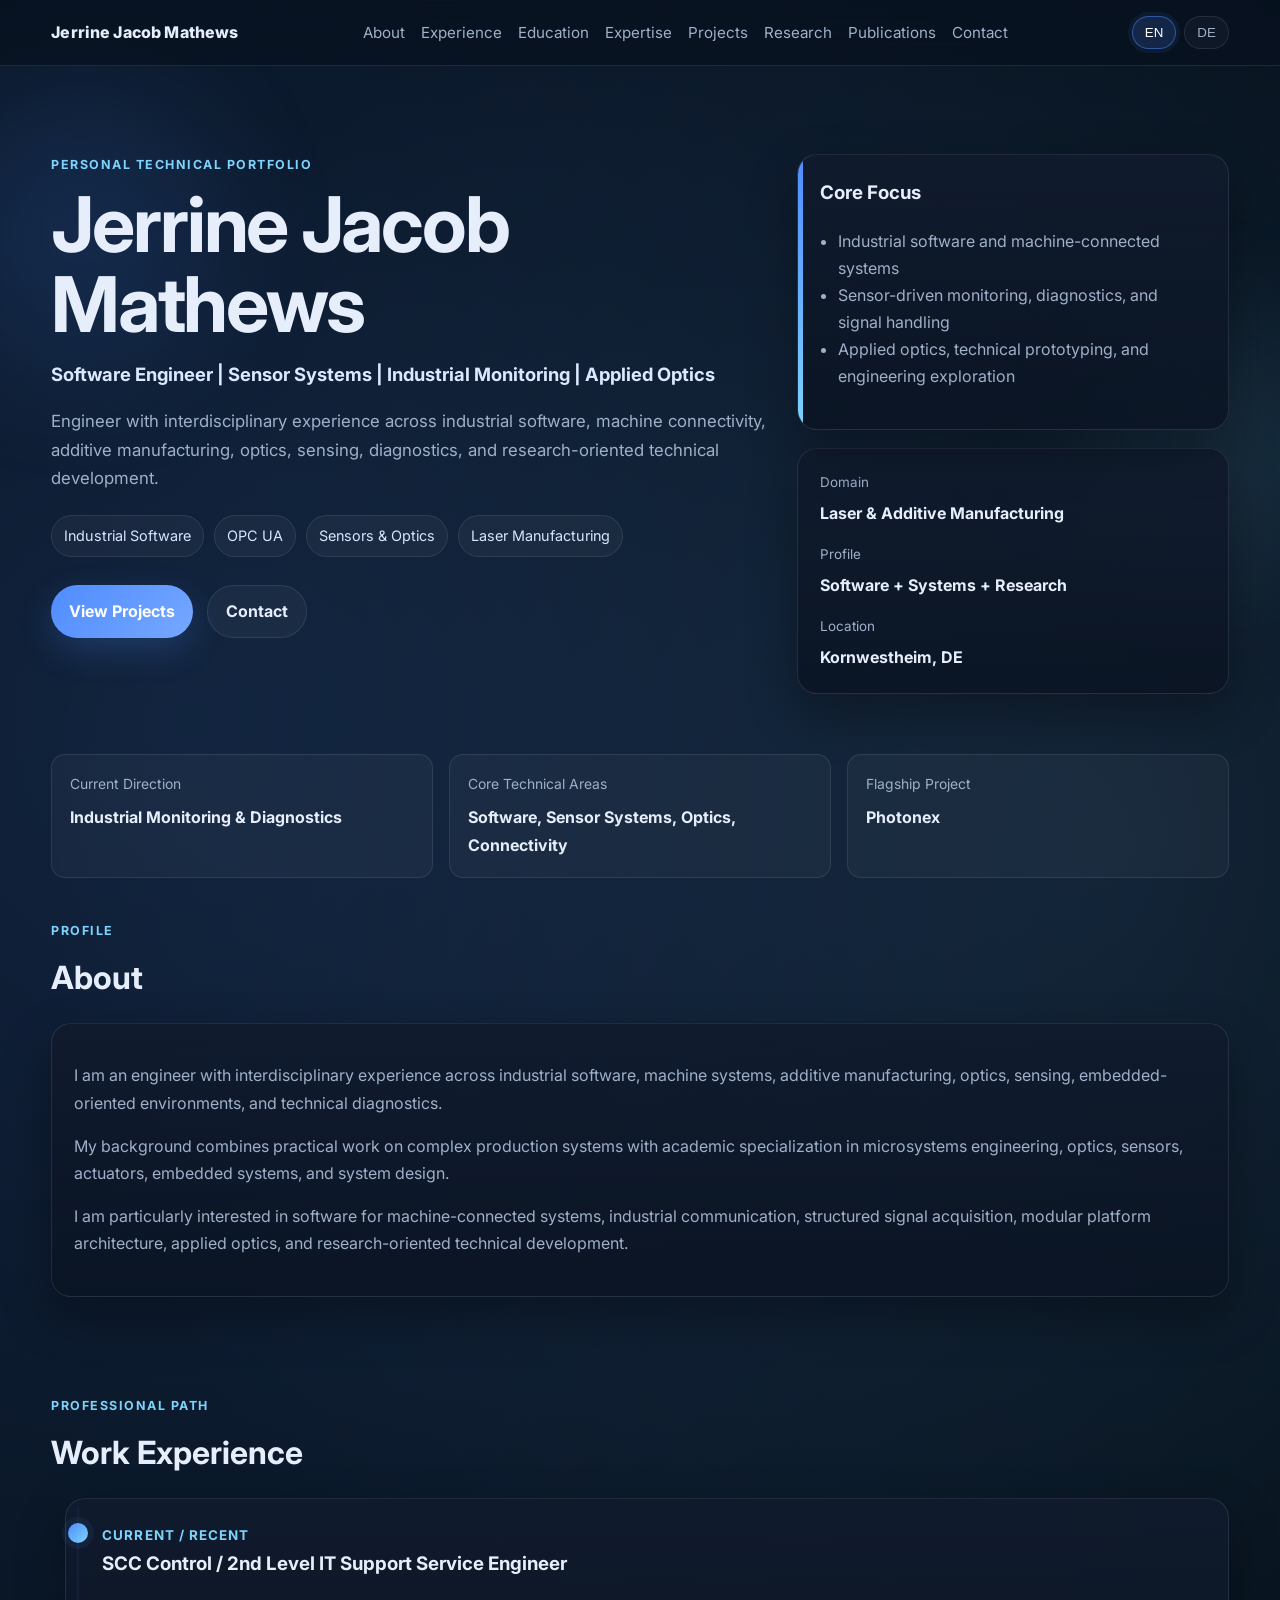
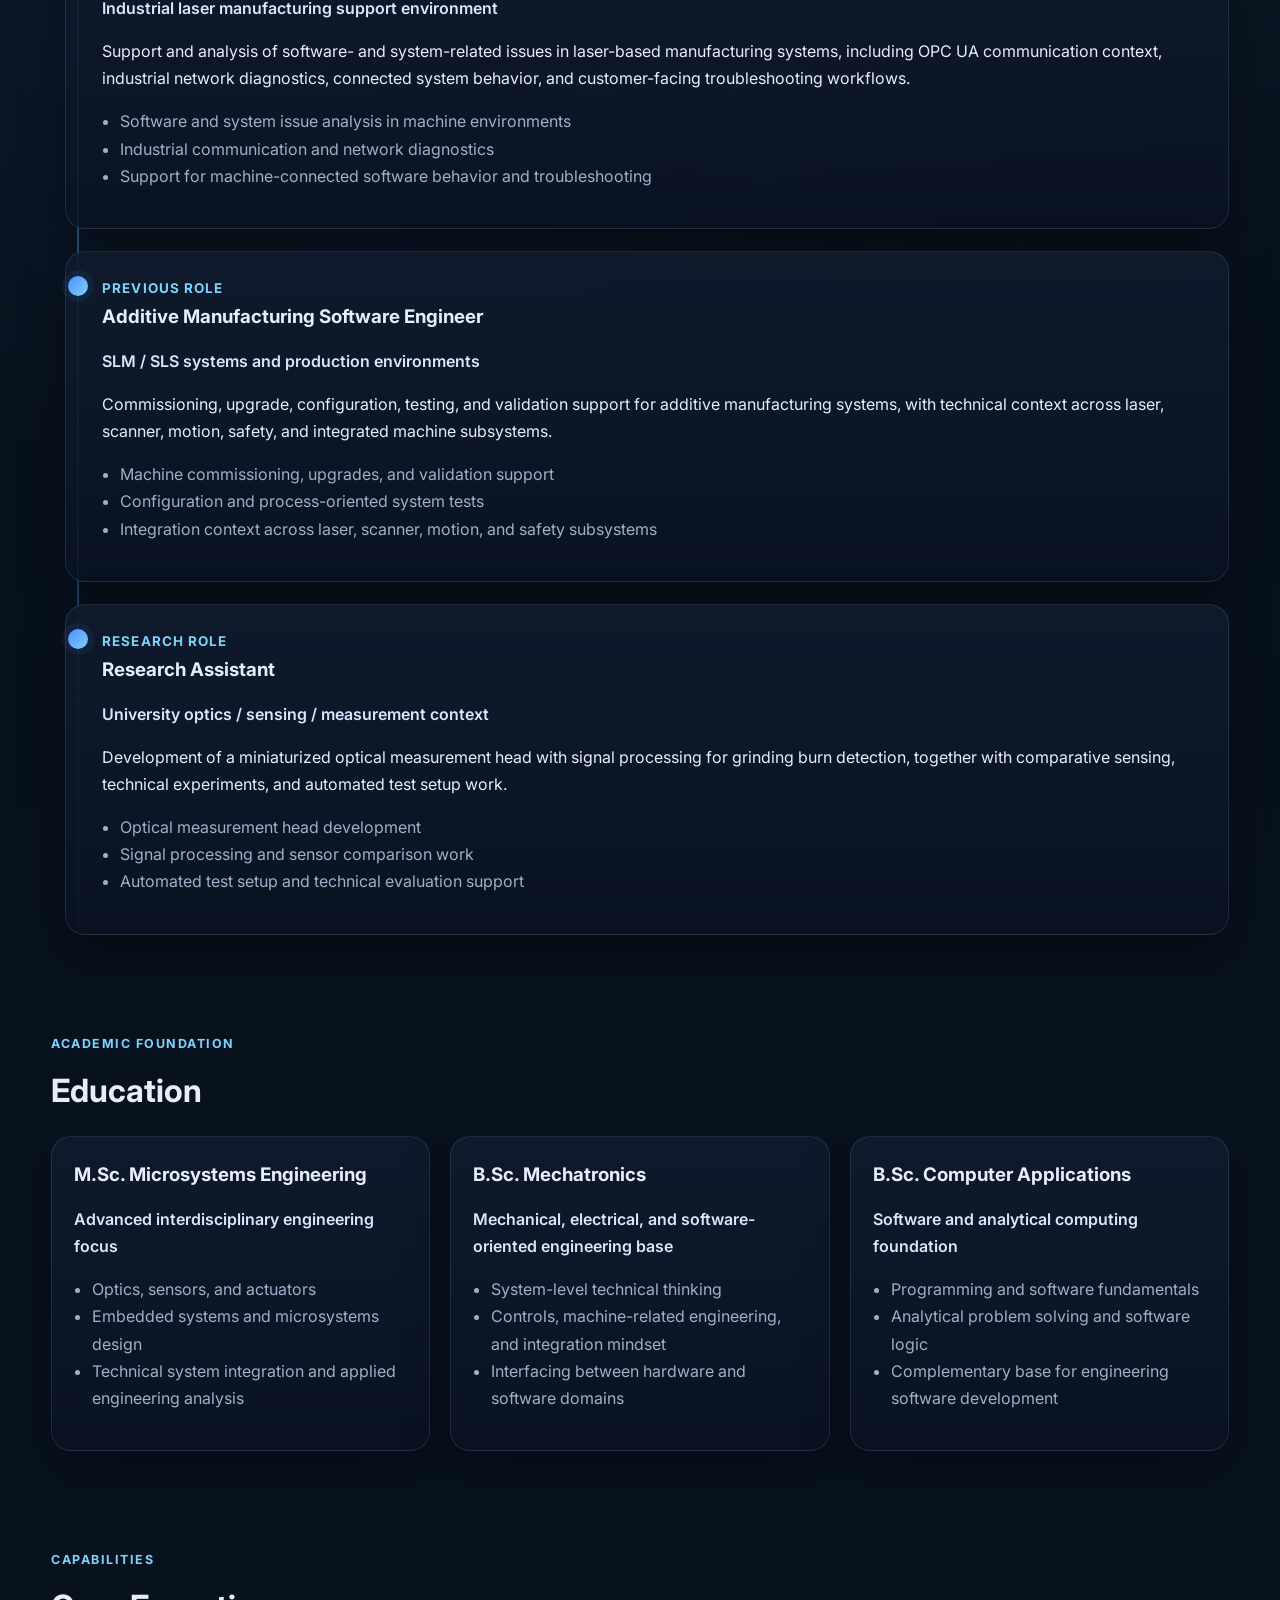
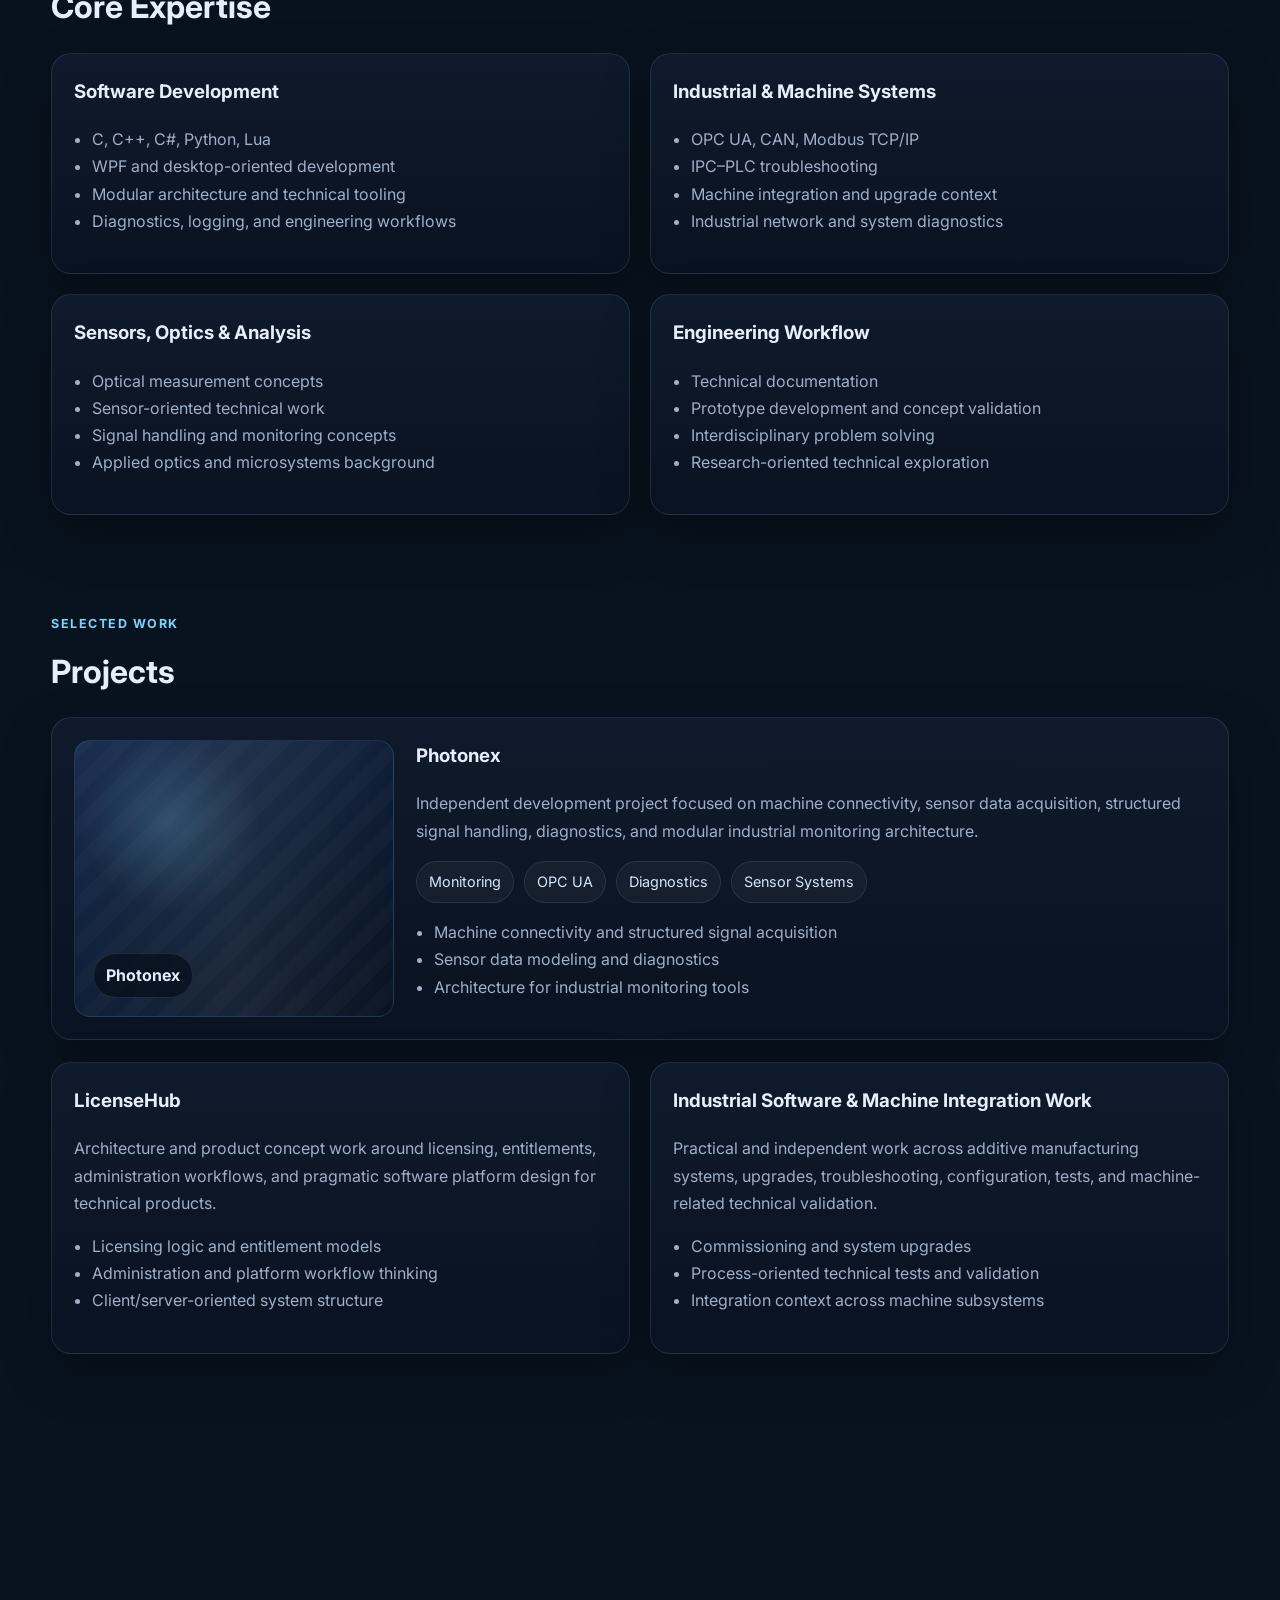
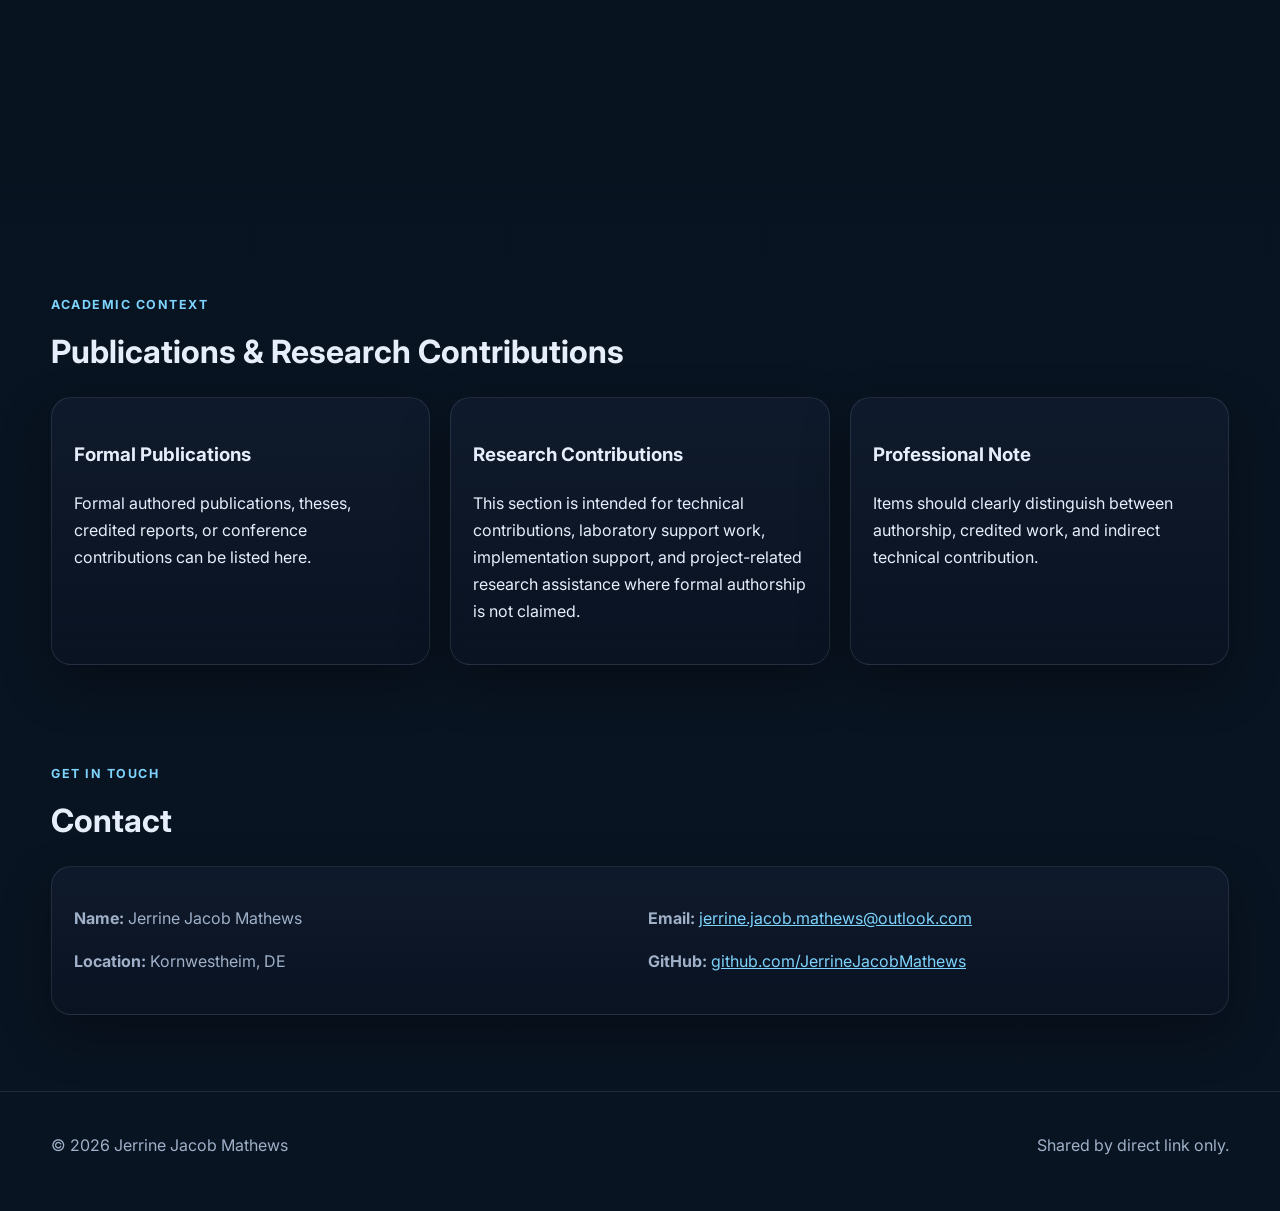
==== index.html @ 89039b95 "Update index.html" ====
<!DOCTYPE html>
<html lang="en">
<head>
  <meta charset="UTF-8" />
  <meta name="viewport" content="width=device-width, initial-scale=1.0" />
  <title>Jerrine Jacob Mathews | Portfolio</title>

  <meta name="robots" content="noindex, nofollow">
  <meta name="googlebot" content="noindex, nofollow">

  <link rel="preconnect" href="https://fonts.googleapis.com">
  <link rel="preconnect" href="https://fonts.gstatic.com" crossorigin>
  <link
    href="https://fonts.googleapis.com/css2?family=Inter:wght@400;500;600;700;800&display=swap"
    rel="stylesheet"
  >

  <link rel="stylesheet" href="assets/css/style.css" />
</head>
<body>
  <div class="bg-orb orb-1"></div>
  <div class="bg-orb orb-2"></div>
  <div class="bg-grid"></div>

  <header class="site-header">
    <div class="container nav">
      <a class="brand" href="#top">Jerrine Jacob Mathews</a>

      <button class="menu-toggle" id="menu-toggle" aria-label="Toggle navigation">
        ☰
      </button>

      <nav class="main-nav" id="main-nav">
        <a href="#about" data-i18n="nav.about">About</a>
        <a href="#experience" data-i18n="nav.experience">Experience</a>
        <a href="#education" data-i18n="nav.education">Education</a>
        <a href="#expertise" data-i18n="nav.expertise">Expertise</a>
        <a href="#projects" data-i18n="nav.projects">Projects</a>
        <a href="#research" data-i18n="nav.research">Research</a>
        <a href="#publications" data-i18n="nav.publications">Publications</a>
        <a href="#contact" data-i18n="nav.contact">Contact</a>
      </nav>

      <div class="lang-switch">
        <button id="lang-en" type="button" class="lang-btn active">EN</button>
        <button id="lang-de" type="button" class="lang-btn">DE</button>
      </div>
    </div>
  </header>

  <main id="top">
    <section class="hero-section section-pad">
      <div class="container hero-grid reveal">
        <div class="hero-copy">
          <p class="section-kicker" data-i18n="hero.kicker">Personal Technical Portfolio</p>
          <h1 data-i18n="hero.name">Jerrine Jacob Mathews</h1>
          <p class="hero-subtitle" data-i18n="hero.subtitle">
            Software Engineer | Sensor Systems | Industrial Monitoring | Applied Optics
          </p>
          <p class="hero-intro" data-i18n="hero.intro">
            Engineer with interdisciplinary experience across industrial software,
            machine connectivity, additive manufacturing, optics, sensing, diagnostics,
            and research-oriented technical development.
          </p>

          <div class="hero-tags">
            <span class="tag" data-i18n="hero.tag1">Industrial Software</span>
            <span class="tag" data-i18n="hero.tag2">OPC UA</span>
            <span class="tag" data-i18n="hero.tag3">Sensors & Optics</span>
            <span class="tag" data-i18n="hero.tag4">Laser Manufacturing</span>
          </div>

          <div class="hero-actions">
            <a class="btn btn-primary" href="#projects" data-i18n="hero.btnProjects">View Projects</a>
            <a class="btn btn-secondary" href="#contact" data-i18n="hero.btnContact">Contact</a>
          </div>
        </div>

        <div class="hero-side">
          <div class="glass-card focus-card">
            <div class="focus-line"></div>
            <h3 data-i18n="hero.focusTitle">Core Focus</h3>
            <ul class="focus-list">
              <li data-i18n="hero.focus1">Industrial software and machine-connected systems</li>
              <li data-i18n="hero.focus2">Sensor-driven monitoring, diagnostics, and signal handling</li>
              <li data-i18n="hero.focus3">Applied optics, technical prototyping, and engineering exploration</li>
            </ul>
          </div>

          <div class="glass-card mini-stats">
            <div class="mini-stat">
              <span class="mini-label" data-i18n="hero.stat1Label">Domain</span>
              <strong data-i18n="hero.stat1Value">Laser & Additive Manufacturing</strong>
            </div>
            <div class="mini-stat">
              <span class="mini-label" data-i18n="hero.stat2Label">Profile</span>
              <strong data-i18n="hero.stat2Value">Software + Systems + Research</strong>
            </div>
            <div class="mini-stat">
              <span class="mini-label" data-i18n="hero.stat3Label">Location</span>
              <strong>Kornwestheim, DE</strong>
            </div>
          </div>
        </div>
      </div>
    </section>

    <section class="container focus-strip reveal">
      <div class="focus-strip-grid">
        <div class="focus-strip-card">
          <span data-i18n="strip.label1">Current Direction</span>
          <strong data-i18n="strip.value1">Industrial Monitoring & Diagnostics</strong>
        </div>
        <div class="focus-strip-card">
          <span data-i18n="strip.label2">Core Technical Areas</span>
          <strong data-i18n="strip.value2">Software, Sensor Systems, Optics, Connectivity</strong>
        </div>
        <div class="focus-strip-card">
          <span data-i18n="strip.label3">Flagship Project</span>
          <strong data-i18n="strip.value3">Photonex</strong>
        </div>
      </div>
    </section>

    <section id="about" class="container section-pad reveal">
      <div class="section-head">
        <p class="section-kicker" data-i18n="about.kicker">Profile</p>
        <h2 data-i18n="about.title">About</h2>
      </div>

      <div class="glass-card content-card">
        <p data-i18n="about.p1">
          I am an engineer with interdisciplinary experience across industrial software, machine systems,
          additive manufacturing, optics, sensing, embedded-oriented environments, and technical diagnostics.
        </p>
        <p data-i18n="about.p2">
          My background combines practical work on complex production systems with academic specialization
          in microsystems engineering, optics, sensors, actuators, embedded systems, and system design.
        </p>
        <p data-i18n="about.p3">
          I am particularly interested in software for machine-connected systems, industrial communication,
          structured signal acquisition, modular platform architecture, applied optics, and research-oriented
          technical development.
        </p>
      </div>
    </section>

    <section id="experience" class="container section-pad reveal">
      <div class="section-head">
        <p class="section-kicker" data-i18n="experience.kicker">Professional Path</p>
        <h2 data-i18n="experience.title">Work Experience</h2>
      </div>

      <div class="timeline">
        <article class="timeline-item glass-card">
          <div class="timeline-dot"></div>
          <div class="timeline-meta">
            <span data-i18n="experience.e1.period">Current / Recent</span>
          </div>
          <div class="timeline-body">
            <h3 data-i18n="experience.e1.title">SCC Control / 2nd Level IT Support Service Engineer</h3>
            <p class="timeline-company" data-i18n="experience.e1.company">Industrial laser manufacturing support environment</p>
            <p data-i18n="experience.e1.desc">
              Support and analysis of software- and system-related issues in laser-based manufacturing systems,
              including OPC UA communication context, industrial network diagnostics, connected system behavior,
              and customer-facing troubleshooting workflows.
            </p>
            <ul>
              <li data-i18n="experience.e1.i1">Software and system issue analysis in machine environments</li>
              <li data-i18n="experience.e1.i2">Industrial communication and network diagnostics</li>
              <li data-i18n="experience.e1.i3">Support for machine-connected software behavior and troubleshooting</li>
            </ul>
          </div>
        </article>

        <article class="timeline-item glass-card">
          <div class="timeline-dot"></div>
          <div class="timeline-meta">
            <span data-i18n="experience.e2.period">Previous Role</span>
          </div>
          <div class="timeline-body">
            <h3 data-i18n="experience.e2.title">Additive Manufacturing Software Engineer</h3>
            <p class="timeline-company" data-i18n="experience.e2.company">SLM / SLS systems and production environments</p>
            <p data-i18n="experience.e2.desc">
              Commissioning, upgrade, configuration, testing, and validation support for additive manufacturing systems,
              with technical context across laser, scanner, motion, safety, and integrated machine subsystems.
            </p>
            <ul>
              <li data-i18n="experience.e2.i1">Machine commissioning, upgrades, and validation support</li>
              <li data-i18n="experience.e2.i2">Configuration and process-oriented system tests</li>
              <li data-i18n="experience.e2.i3">Integration context across laser, scanner, motion, and safety subsystems</li>
            </ul>
          </div>
        </article>

        <article class="timeline-item glass-card">
          <div class="timeline-dot"></div>
          <div class="timeline-meta">
            <span data-i18n="experience.e3.period">Research Role</span>
          </div>
          <div class="timeline-body">
            <h3 data-i18n="experience.e3.title">Research Assistant</h3>
            <p class="timeline-company" data-i18n="experience.e3.company">University optics / sensing / measurement context</p>
            <p data-i18n="experience.e3.desc">
              Development of a miniaturized optical measurement head with signal processing for grinding burn detection,
              together with comparative sensing, technical experiments, and automated test setup work.
            </p>
            <ul>
              <li data-i18n="experience.e3.i1">Optical measurement head development</li>
              <li data-i18n="experience.e3.i2">Signal processing and sensor comparison work</li>
              <li data-i18n="experience.e3.i3">Automated test setup and technical evaluation support</li>
            </ul>
          </div>
        </article>
      </div>
    </section>

    <section id="education" class="container section-pad reveal">
      <div class="section-head">
        <p class="section-kicker" data-i18n="education.kicker">Academic Foundation</p>
        <h2 data-i18n="education.title">Education</h2>
      </div>

      <div class="card-grid three-col">
        <article class="glass-card edu-card">
          <h3 data-i18n="education.msc.title">M.Sc. Microsystems Engineering</h3>
          <p class="edu-sub" data-i18n="education.msc.sub">Advanced interdisciplinary engineering focus</p>
          <ul>
            <li data-i18n="education.msc.i1">Optics, sensors, and actuators</li>
            <li data-i18n="education.msc.i2">Embedded systems and microsystems design</li>
            <li data-i18n="education.msc.i3">Technical system integration and applied engineering analysis</li>
          </ul>
        </article>

        <article class="glass-card edu-card">
          <h3 data-i18n="education.bme.title">B.Sc. Mechatronics</h3>
          <p class="edu-sub" data-i18n="education.bme.sub">Mechanical, electrical, and software-oriented engineering base</p>
          <ul>
            <li data-i18n="education.bme.i1">System-level technical thinking</li>
            <li data-i18n="education.bme.i2">Controls, machine-related engineering, and integration mindset</li>
            <li data-i18n="education.bme.i3">Interfacing between hardware and software domains</li>
          </ul>
        </article>

        <article class="glass-card edu-card">
          <h3 data-i18n="education.bca.title">B.Sc. Computer Applications</h3>
          <p class="edu-sub" data-i18n="education.bca.sub">Software and analytical computing foundation</p>
          <ul>
            <li data-i18n="education.bca.i1">Programming and software fundamentals</li>
            <li data-i18n="education.bca.i2">Analytical problem solving and software logic</li>
            <li data-i18n="education.bca.i3">Complementary base for engineering software development</li>
          </ul>
        </article>
      </div>
    </section>

    <section id="expertise" class="container section-pad reveal">
      <div class="section-head">
        <p class="section-kicker" data-i18n="expertise.kicker">Capabilities</p>
        <h2 data-i18n="expertise.title">Core Expertise</h2>
      </div>

      <div class="card-grid two-col">
        <article class="glass-card skill-card">
          <h3 data-i18n="expertise.s1.title">Software Development</h3>
          <ul>
            <li data-i18n="expertise.s1.i1">C, C++, C#, Python, Lua</li>
            <li data-i18n="expertise.s1.i2">WPF and desktop-oriented development</li>
            <li data-i18n="expertise.s1.i3">Modular architecture and technical tooling</li>
            <li data-i18n="expertise.s1.i4">Diagnostics, logging, and engineering workflows</li>
          </ul>
        </article>

        <article class="glass-card skill-card">
          <h3 data-i18n="expertise.s2.title">Industrial & Machine Systems</h3>
          <ul>
            <li data-i18n="expertise.s2.i1">OPC UA, CAN, Modbus TCP/IP</li>
            <li data-i18n="expertise.s2.i2">IPC–PLC troubleshooting</li>
            <li data-i18n="expertise.s2.i3">Machine integration and upgrade context</li>
            <li data-i18n="expertise.s2.i4">Industrial network and system diagnostics</li>
          </ul>
        </article>

        <article class="glass-card skill-card">
          <h3 data-i18n="expertise.s3.title">Sensors, Optics & Analysis</h3>
          <ul>
            <li data-i18n="expertise.s3.i1">Optical measurement concepts</li>
            <li data-i18n="expertise.s3.i2">Sensor-oriented technical work</li>
            <li data-i18n="expertise.s3.i3">Signal handling and monitoring concepts</li>
            <li data-i18n="expertise.s3.i4">Applied optics and microsystems background</li>
          </ul>
        </article>

        <article class="glass-card skill-card">
          <h3 data-i18n="expertise.s4.title">Engineering Workflow</h3>
          <ul>
            <li data-i18n="expertise.s4.i1">Technical documentation</li>
            <li data-i18n="expertise.s4.i2">Prototype development and concept validation</li>
            <li data-i18n="expertise.s4.i3">Interdisciplinary problem solving</li>
            <li data-i18n="expertise.s4.i4">Research-oriented technical exploration</li>
          </ul>
        </article>
      </div>
    </section>

    <section id="projects" class="container section-pad reveal">
      <div class="section-head">
        <p class="section-kicker" data-i18n="projects.kicker">Selected Work</p>
        <h2 data-i18n="projects.title">Projects</h2>
      </div>

      <div class="project-stack">
        <article class="glass-card project project-featured">
          <div class="project-visual">
            <div class="project-visual-label">Photonex</div>
          </div>
          <div class="project-content">
            <h3 data-i18n="projects.p1.title">Photonex</h3>
            <p data-i18n="projects.p1.desc">
              Independent development project focused on machine connectivity, sensor data acquisition,
              structured signal handling, diagnostics, and modular industrial monitoring architecture.
            </p>
            <div class="project-pills">
              <span class="pill">Monitoring</span>
              <span class="pill">OPC UA</span>
              <span class="pill">Diagnostics</span>
              <span class="pill">Sensor Systems</span>
            </div>
            <ul>
              <li data-i18n="projects.p1.i1">Machine connectivity and structured signal acquisition</li>
              <li data-i18n="projects.p1.i2">Sensor data modeling and diagnostics</li>
              <li data-i18n="projects.p1.i3">Architecture for industrial monitoring tools</li>
            </ul>
          </div>
        </article>

        <div class="card-grid two-col">
          <article class="glass-card project">
            <div class="project-content">
              <h3 data-i18n="projects.p2.title">LicenseHub</h3>
              <p data-i18n="projects.p2.desc">
                Architecture and product concept work around licensing, entitlements, administration workflows,
                and pragmatic software platform design for technical products.
              </p>
              <ul>
                <li data-i18n="projects.p2.i1">Licensing logic and entitlement models</li>
                <li data-i18n="projects.p2.i2">Administration and platform workflow thinking</li>
                <li data-i18n="projects.p2.i3">Client/server-oriented system structure</li>
              </ul>
            </div>
          </article>

          <article class="glass-card project">
            <div class="project-content">
              <h3 data-i18n="projects.p3.title">Industrial Software & Machine Integration Work</h3>
              <p data-i18n="projects.p3.desc">
                Practical and independent work across additive manufacturing systems, upgrades, troubleshooting,
                configuration, tests, and machine-related technical validation.
              </p>
              <ul>
                <li data-i18n="projects.p3.i1">Commissioning and system upgrades</li>
                <li data-i18n="projects.p3.i2">Process-oriented technical tests and validation</li>
                <li data-i18n="projects.p3.i3">Integration context across machine subsystems</li>
              </ul>
            </div>
          </article>
        </div>
      </div>
    </section>

    <section id="research" class="container section-pad reveal">
      <div class="section-head">
        <p class="section-kicker" data-i18n="research.kicker">Exploration</p>
        <h2 data-i18n="research.title">Research & Technical Exploration</h2>
      </div>

      <div class="tabs">
        <div class="tab-buttons">
          <button class="tab-btn active" data-tab="tab-monitoring" data-i18n="research.tab1">Monitoring</button>
          <button class="tab-btn" data-tab="tab-optics" data-i18n="research.tab2">Optics & Sensors</button>
          <button class="tab-btn" data-tab="tab-systems" data-i18n="research.tab3">Systems & Communication</button>
        </div>

        <div class="tab-panels">
          <div class="tab-panel active glass-card" id="tab-monitoring">
            <h3 data-i18n="research.r1.title">Sensor-Driven Monitoring</h3>
            <p data-i18n="research.r1.text">
              Exploration of software and system concepts for machine-connected monitoring, structured signal acquisition,
              visibility, diagnostics, and quality-oriented technical tooling.
            </p>
          </div>

          <div class="tab-panel glass-card" id="tab-optics">
            <h3 data-i18n="research.r2.title">Applied Optics & Sensing</h3>
            <p data-i18n="research.r2.text">
              Technical interest in optical measurement systems, sensor integration, signal handling,
              measurement-oriented development, and industrial sensing applications.
            </p>
          </div>

          <div class="tab-panel glass-card" id="tab-systems">
            <h3 data-i18n="research.r3.title">Industrial Communication & Platform Thinking</h3>
            <p data-i18n="research.r3.text">
              Continued work and interest in OPC UA communication, connected machine architectures,
              IPC–PLC troubleshooting, modular software systems, and engineering-oriented platform development.
            </p>
          </div>
        </div>
      </div>
    </section>

    <section id="publications" class="container section-pad reveal">
      <div class="section-head">
        <p class="section-kicker" data-i18n="publications.kicker">Academic Context</p>
        <h2 data-i18n="publications.title">Publications & Research Contributions</h2>
      </div>

      <div class="card-grid three-col">
        <article class="glass-card">
          <h3 data-i18n="publications.f.title">Formal Publications</h3>
          <p data-i18n="publications.f.text">
            Formal authored publications, theses, credited reports, or conference contributions can be listed here.
          </p>
        </article>

        <article class="glass-card">
          <h3 data-i18n="publications.c.title">Research Contributions</h3>
          <p data-i18n="publications.c.text">
            This section is intended for technical contributions, laboratory support work, implementation support,
            and project-related research assistance where formal authorship is not claimed.
          </p>
        </article>

        <article class="glass-card">
          <h3 data-i18n="publications.n.title">Professional Note</h3>
          <p data-i18n="publications.n.text">
            Items should clearly distinguish between authorship, credited work, and indirect technical contribution.
          </p>
        </article>
      </div>
    </section>

    <section id="contact" class="container section-pad reveal">
      <div class="section-head">
        <p class="section-kicker" data-i18n="contact.kicker">Get in Touch</p>
        <h2 data-i18n="contact.title">Contact</h2>
      </div>

      <div class="glass-card contact-card">
        <div class="contact-grid">
          <div>
            <p><strong data-i18n="contact.name">Name:</strong> Jerrine Jacob Mathews</p>
            <p><strong data-i18n="contact.location">Location:</strong> Kornwestheim, DE</p>
          </div>
          <div>
            <p><strong data-i18n="contact.email">Email:</strong> <a href="mailto:jerrine.jacob.mathews@outlook.com">jerrine.jacob.mathews@outlook.com</a></p>
            <p><strong data-i18n="contact.github">GitHub:</strong> <a href="https://github.com/JerrineJacobMathews/" target="_blank" rel="noopener noreferrer">github.com/JerrineJacobMathews</a></p>
          </div>
        </div>
      </div>
    </section>
  </main>

  <footer class="site-footer">
    <div class="container footer-inner">
      <p>© <span id="year"></span> Jerrine Jacob Mathews</p>
      <p data-i18n="footer.note">Shared by direct link only.</p>
    </div>
  </footer>

  <script src="assets/js/main.js?v=3"></script>
</body>
</html>
---- assets/css/style.css ----
:root {
  --bg: #07111f;
  --bg-2: #091627;
  --panel: rgba(13, 22, 38, 0.8);
  --panel-2: rgba(18, 30, 50, 0.88);
  --line: rgba(148, 163, 184, 0.16);
  --text: #e7eefb;
  --muted: #9fb0c8;
  --primary: #4f8cff;
  --primary-2: #7dd3fc;
  --shadow: 0 20px 50px rgba(0, 0, 0, 0.32);
  --radius: 20px;
  --radius-sm: 14px;
  --maxw: 1180px;
}

* {
  box-sizing: border-box;
}

html {
  scroll-behavior: smooth;
}

body {
  margin: 0;
  font-family: "Inter", Arial, sans-serif;
  background:
    radial-gradient(circle at 15% 12%, rgba(79, 140, 255, 0.15), transparent 25%),
    radial-gradient(circle at 85% 14%, rgba(125, 211, 252, 0.08), transparent 20%),
    linear-gradient(180deg, #06101b 0%, #091422 100%);
  color: var(--text);
  line-height: 1.7;
  overflow-x: hidden;
}

a {
  color: var(--primary-2);
}

.bg-orb {
  position: fixed;
  border-radius: 999px;
  filter: blur(60px);
  z-index: -3;
  animation: floatOrb 11s ease-in-out infinite;
}

.orb-1 {
  width: 280px;
  height: 280px;
  left: -60px;
  top: 90px;
  background: rgba(79, 140, 255, 0.12);
}

.orb-2 {
  width: 260px;
  height: 260px;
  right: -70px;
  top: 320px;
  background: rgba(125, 211, 252, 0.08);
  animation-delay: 1.6s;
}

.bg-grid {
  position: fixed;
  inset: 0;
  z-index: -4;
  background-image:
    linear-gradient(rgba(255,255,255,0.02) 1px, transparent 1px),
    linear-gradient(90deg, rgba(255,255,255,0.02) 1px, transparent 1px);
  background-size: 44px 44px;
  mask-image: linear-gradient(to bottom, rgba(255,255,255,0.35), transparent 70%);
  pointer-events: none;
}

.container {
  width: min(var(--maxw), 92%);
  margin: 0 auto;
}

.section-pad {
  padding: 42px 0 56px;
}

.site-header {
  position: sticky;
  top: 0;
  z-index: 1000;
  backdrop-filter: blur(18px);
  background: rgba(7, 17, 31, 0.72);
  border-bottom: 1px solid var(--line);
}

.nav {
  display: flex;
  align-items: center;
  justify-content: space-between;
  gap: 18px;
  padding: 16px 0;
}

.brand {
  color: var(--text);
  text-decoration: none;
  font-weight: 800;
  letter-spacing: 0.01em;
}

.main-nav {
  display: flex;
  flex-wrap: wrap;
  gap: 16px;
}

.main-nav a {
  color: var(--muted);
  text-decoration: none;
  font-size: 0.95rem;
  transition: 0.2s ease;
}

.main-nav a:hover {
  color: var(--text);
}

.menu-toggle {
  display: none;
  border: 1px solid var(--line);
  background: rgba(255,255,255,0.04);
  color: var(--text);
  border-radius: 10px;
  padding: 8px 12px;
  cursor: pointer;
}

.lang-switch {
  display: flex;
  gap: 8px;
}

.lang-btn {
  border: 1px solid var(--line);
  background: rgba(255,255,255,0.03);
  color: var(--muted);
  border-radius: 999px;
  padding: 8px 12px;
  cursor: pointer;
  transition: 0.2s ease;
}

.lang-btn.active,
.lang-btn:hover {
  color: white;
  background: rgba(79, 140, 255, 0.18);
  border-color: rgba(79, 140, 255, 0.5);
  box-shadow: 0 0 0 4px rgba(79, 140, 255, 0.08);
}

.hero-section {
  padding-top: 88px;
  position: relative;
}

.hero-grid {
  display: grid;
  grid-template-columns: 1.25fr 0.75fr;
  gap: 26px;
  align-items: start;
}

.section-kicker {
  margin: 0 0 10px;
  color: var(--primary-2);
  text-transform: uppercase;
  letter-spacing: 0.12em;
  font-size: 0.78rem;
  font-weight: 700;
}

.hero-copy h1 {
  font-size: clamp(2.6rem, 6vw, 4.8rem);
  line-height: 1.04;
  margin: 0 0 14px;
  letter-spacing: -0.03em;
}

.hero-subtitle {
  margin: 0 0 16px;
  color: #dce8ff;
  font-size: 1.15rem;
  font-weight: 700;
}

.hero-intro {
  color: var(--muted);
  max-width: 780px;
  font-size: 1.05rem;
}

.hero-tags,
.project-pills {
  display: flex;
  gap: 10px;
  flex-wrap: wrap;
}

.hero-tags {
  margin-top: 22px;
}

.tag,
.pill {
  display: inline-flex;
  padding: 8px 12px;
  border-radius: 999px;
  background: rgba(255,255,255,0.04);
  border: 1px solid var(--line);
  color: #d6e6ff;
  font-size: 0.9rem;
}

.hero-actions {
  display: flex;
  gap: 14px;
  flex-wrap: wrap;
  margin-top: 28px;
}

.btn {
  display: inline-flex;
  align-items: center;
  justify-content: center;
  border-radius: 999px;
  padding: 12px 18px;
  font-weight: 700;
  text-decoration: none;
  transition: transform 0.2s ease, box-shadow 0.2s ease;
}

.btn:hover {
  transform: translateY(-1px);
}

.btn-primary {
  background: linear-gradient(135deg, var(--primary), #76a8ff);
  color: white;
  box-shadow: 0 12px 34px rgba(79, 140, 255, 0.22);
}

.btn-secondary {
  background: rgba(255,255,255,0.04);
  color: var(--text);
  border: 1px solid var(--line);
}

.hero-side {
  display: grid;
  gap: 18px;
}

.glass-card {
  background: linear-gradient(180deg, rgba(16, 27, 45, 0.9), rgba(10, 19, 34, 0.84));
  border: 1px solid var(--line);
  border-radius: var(--radius);
  box-shadow: var(--shadow);
  padding: 22px;
  transition: transform 0.24s ease, border-color 0.24s ease, box-shadow 0.24s ease;
}

.glass-card:hover {
  transform: translateY(-3px);
  border-color: rgba(125, 211, 252, 0.25);
  box-shadow: 0 24px 56px rgba(0, 0, 0, 0.36);
}

.focus-card {
  position: relative;
  overflow: hidden;
}

.focus-line {
  position: absolute;
  left: 0;
  top: 0;
  width: 5px;
  height: 100%;
  background: linear-gradient(180deg, var(--primary), var(--primary-2));
}

.focus-list,
.skill-card ul,
.edu-card ul,
.project ul,
.timeline-item ul {
  padding-left: 18px;
  color: var(--muted);
}

.focus-card h3,
.skill-card h3,
.edu-card h3,
.project h3,
.timeline-item h3 {
  margin-top: 0;
}

.mini-stats {
  display: grid;
  gap: 16px;
}

.mini-label {
  display: block;
  font-size: 0.84rem;
  color: var(--muted);
  margin-bottom: 6px;
}

.focus-strip {
  margin-top: 4px;
}

.focus-strip-grid {
  display: grid;
  grid-template-columns: repeat(3, 1fr);
  gap: 16px;
}

.focus-strip-card {
  background: rgba(255,255,255,0.035);
  border: 1px solid var(--line);
  border-radius: var(--radius-sm);
  padding: 18px;
}

.focus-strip-card span {
  display: block;
  color: var(--muted);
  font-size: 0.87rem;
  margin-bottom: 8px;
}

.section-head h2 {
  margin: 0 0 18px;
  font-size: 2rem;
}

.content-card p {
  color: var(--muted);
}

.card-grid {
  display: grid;
  gap: 20px;
}

.card-grid.two-col {
  grid-template-columns: repeat(2, 1fr);
}

.card-grid.three-col {
  grid-template-columns: repeat(3, 1fr);
}

.edu-sub,
.timeline-company {
  color: #d7e7ff;
  font-weight: 600;
  margin-top: -4px;
}

.timeline {
  position: relative;
  display: grid;
  gap: 22px;
  margin-left: 14px;
}

.timeline::before {
  content: "";
  position: absolute;
  left: 12px;
  top: 8px;
  bottom: 8px;
  width: 2px;
  background: linear-gradient(180deg, rgba(79,140,255,0.6), rgba(125,211,252,0.18));
}

.timeline-item {
  position: relative;
  padding-left: 36px;
}

.timeline-dot {
  position: absolute;
  left: 2px;
  top: 24px;
  width: 20px;
  height: 20px;
  border-radius: 999px;
  background: linear-gradient(135deg, var(--primary), var(--primary-2));
  box-shadow: 0 0 0 6px rgba(79, 140, 255, 0.08);
}

.timeline-meta span {
  color: var(--primary-2);
  font-size: 0.84rem;
  text-transform: uppercase;
  letter-spacing: 0.08em;
  font-weight: 700;
}

.project-stack {
  display: grid;
  gap: 22px;
}

.project-featured {
  display: grid;
  grid-template-columns: 320px 1fr;
  gap: 22px;
  align-items: stretch;
}

.project-visual {
  min-height: 250px;
  border-radius: 16px;
  background:
    radial-gradient(circle at 30% 30%, rgba(125, 211, 252, 0.2), transparent 30%),
    linear-gradient(135deg, rgba(79, 140, 255, 0.18), rgba(9, 20, 34, 0.88));
  border: 1px solid rgba(125, 211, 252, 0.14);
  position: relative;
  overflow: hidden;
}

.project-visual::before {
  content: "";
  position: absolute;
  inset: 0;
  background:
    linear-gradient(90deg, transparent, rgba(255,255,255,0.05), transparent),
    repeating-linear-gradient(
      135deg,
      rgba(255,255,255,0.018) 0 14px,
      transparent 14px 28px
    );
}

.project-visual-label {
  position: absolute;
  left: 18px;
  bottom: 18px;
  background: rgba(6,16,27,0.74);
  border: 1px solid var(--line);
  border-radius: 999px;
  padding: 8px 12px;
  font-weight: 700;
}

.project-content p {
  color: var(--muted);
}

.tabs {
  display: grid;
  gap: 18px;
}

.tab-buttons {
  display: flex;
  gap: 10px;
  flex-wrap: wrap;
}

.tab-btn {
  border: 1px solid var(--line);
  background: rgba(255,255,255,0.03);
  color: var(--muted);
  border-radius: 999px;
  padding: 10px 14px;
  cursor: pointer;
  transition: 0.2s ease;
}

.tab-btn.active,
.tab-btn:hover {
  color: white;
  background: rgba(79, 140, 255, 0.18);
  border-color: rgba(79, 140, 255, 0.46);
}

.tab-panel {
  display: none;
}

.tab-panel.active {
  display: block;
}

.contact-card p {
  color: var(--muted);
}

.contact-grid {
  display: grid;
  grid-template-columns: 1fr 1fr;
  gap: 16px;
}

.site-footer {
  border-top: 1px solid var(--line);
  margin-top: 20px;
  padding: 24px 0 36px;
}

.footer-inner {
  display: flex;
  justify-content: space-between;
  gap: 16px;
  align-items: center;
  color: var(--muted);
}

.reveal {
  opacity: 0;
  transform: translateY(26px);
  transition: opacity 0.8s ease, transform 0.8s ease;
}

.reveal.visible {
  opacity: 1;
  transform: translateY(0);
}

@keyframes floatOrb {
  0%, 100% { transform: translateY(0px) translateX(0px); }
  50% { transform: translateY(12px) translateX(8px); }
}

@media (max-width: 1020px) {
  .hero-grid,
  .project-featured,
  .card-grid.two-col,
  .card-grid.three-col,
  .focus-strip-grid,
  .contact-grid {
    grid-template-columns: 1fr;
  }

  .footer-inner {
    flex-direction: column;
    align-items: flex-start;
  }
}

@media (max-width: 840px) {
  .menu-toggle {
    display: inline-flex;
  }

  .main-nav {
    display: none;
    width: 100%;
    flex-direction: column;
    padding-top: 10px;
  }

  .main-nav.open {
    display: flex;
  }

  .nav {
    flex-wrap: wrap;
  }

  .lang-switch {
    margin-left: auto;
  }
}

@media (max-width: 640px) {
  .hero-section {
    padding-top: 72px;
  }

  .btn {
    width: 100%;
  }
}
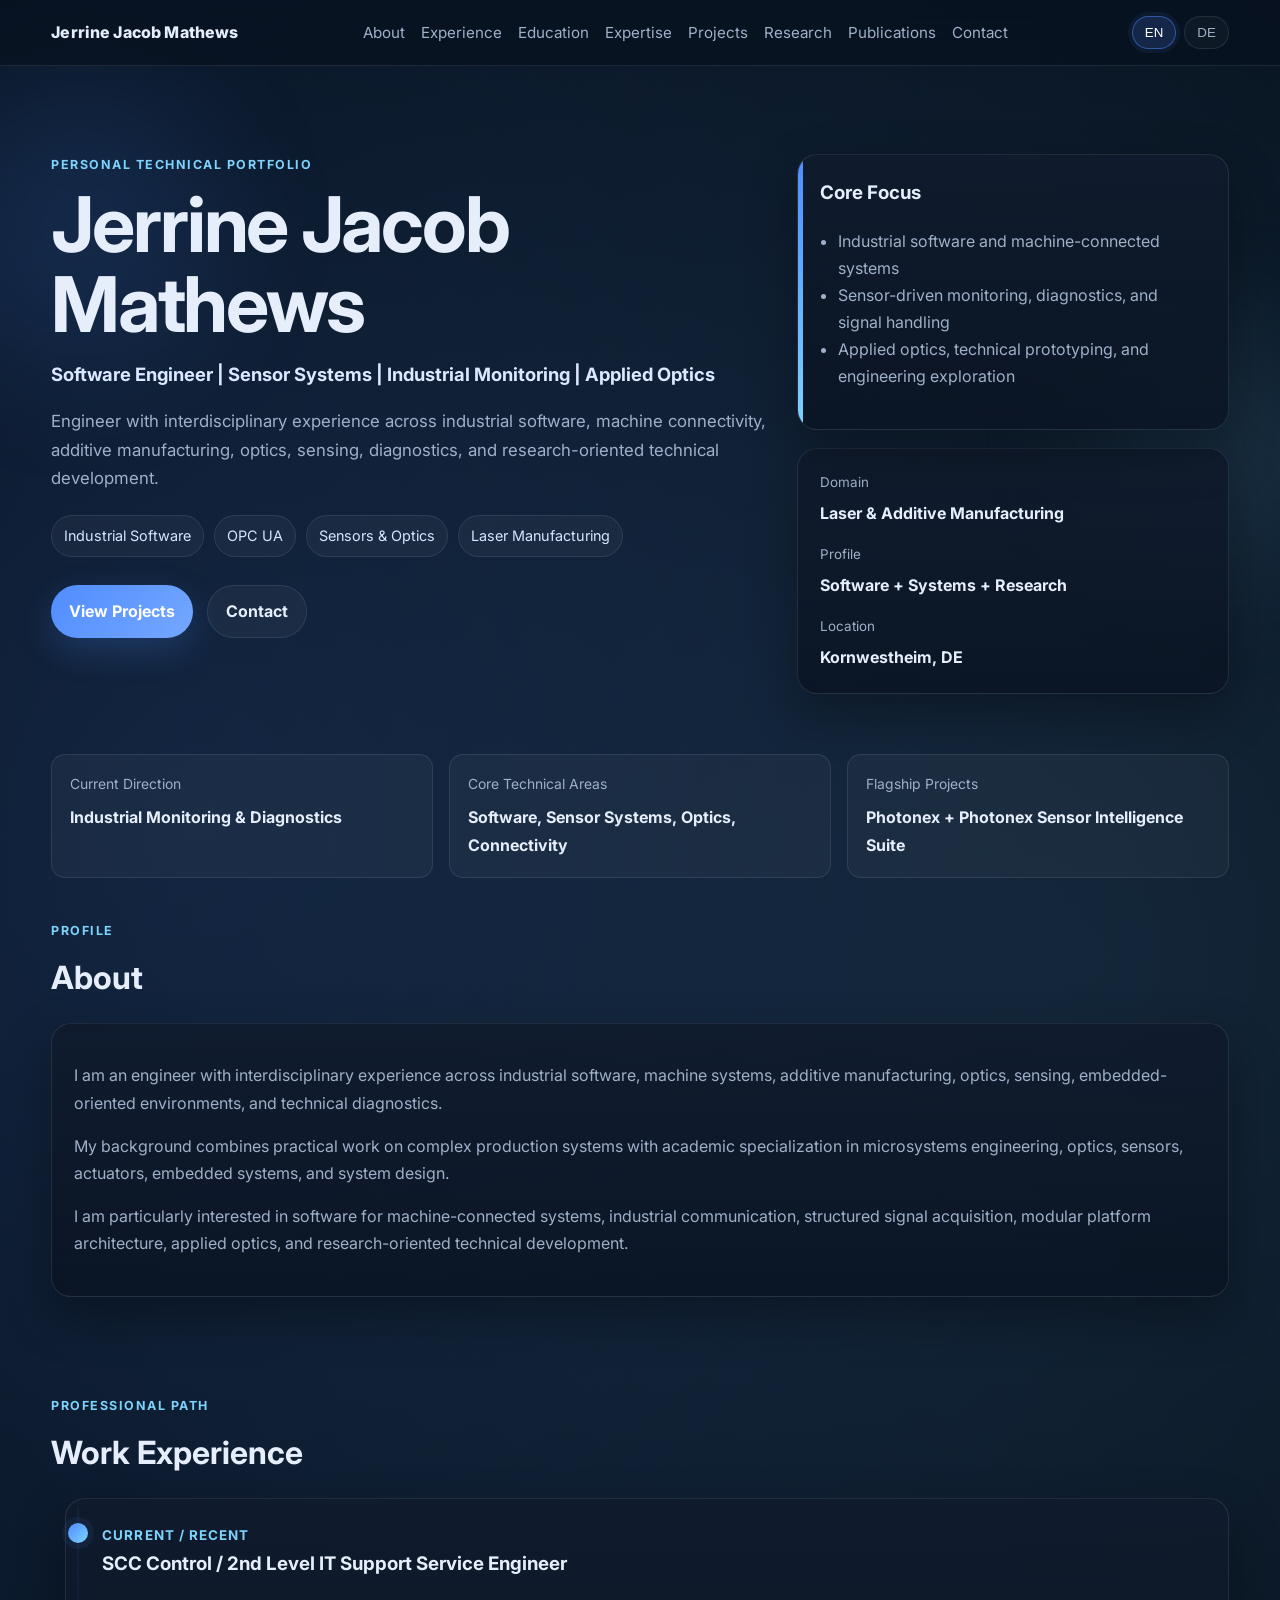
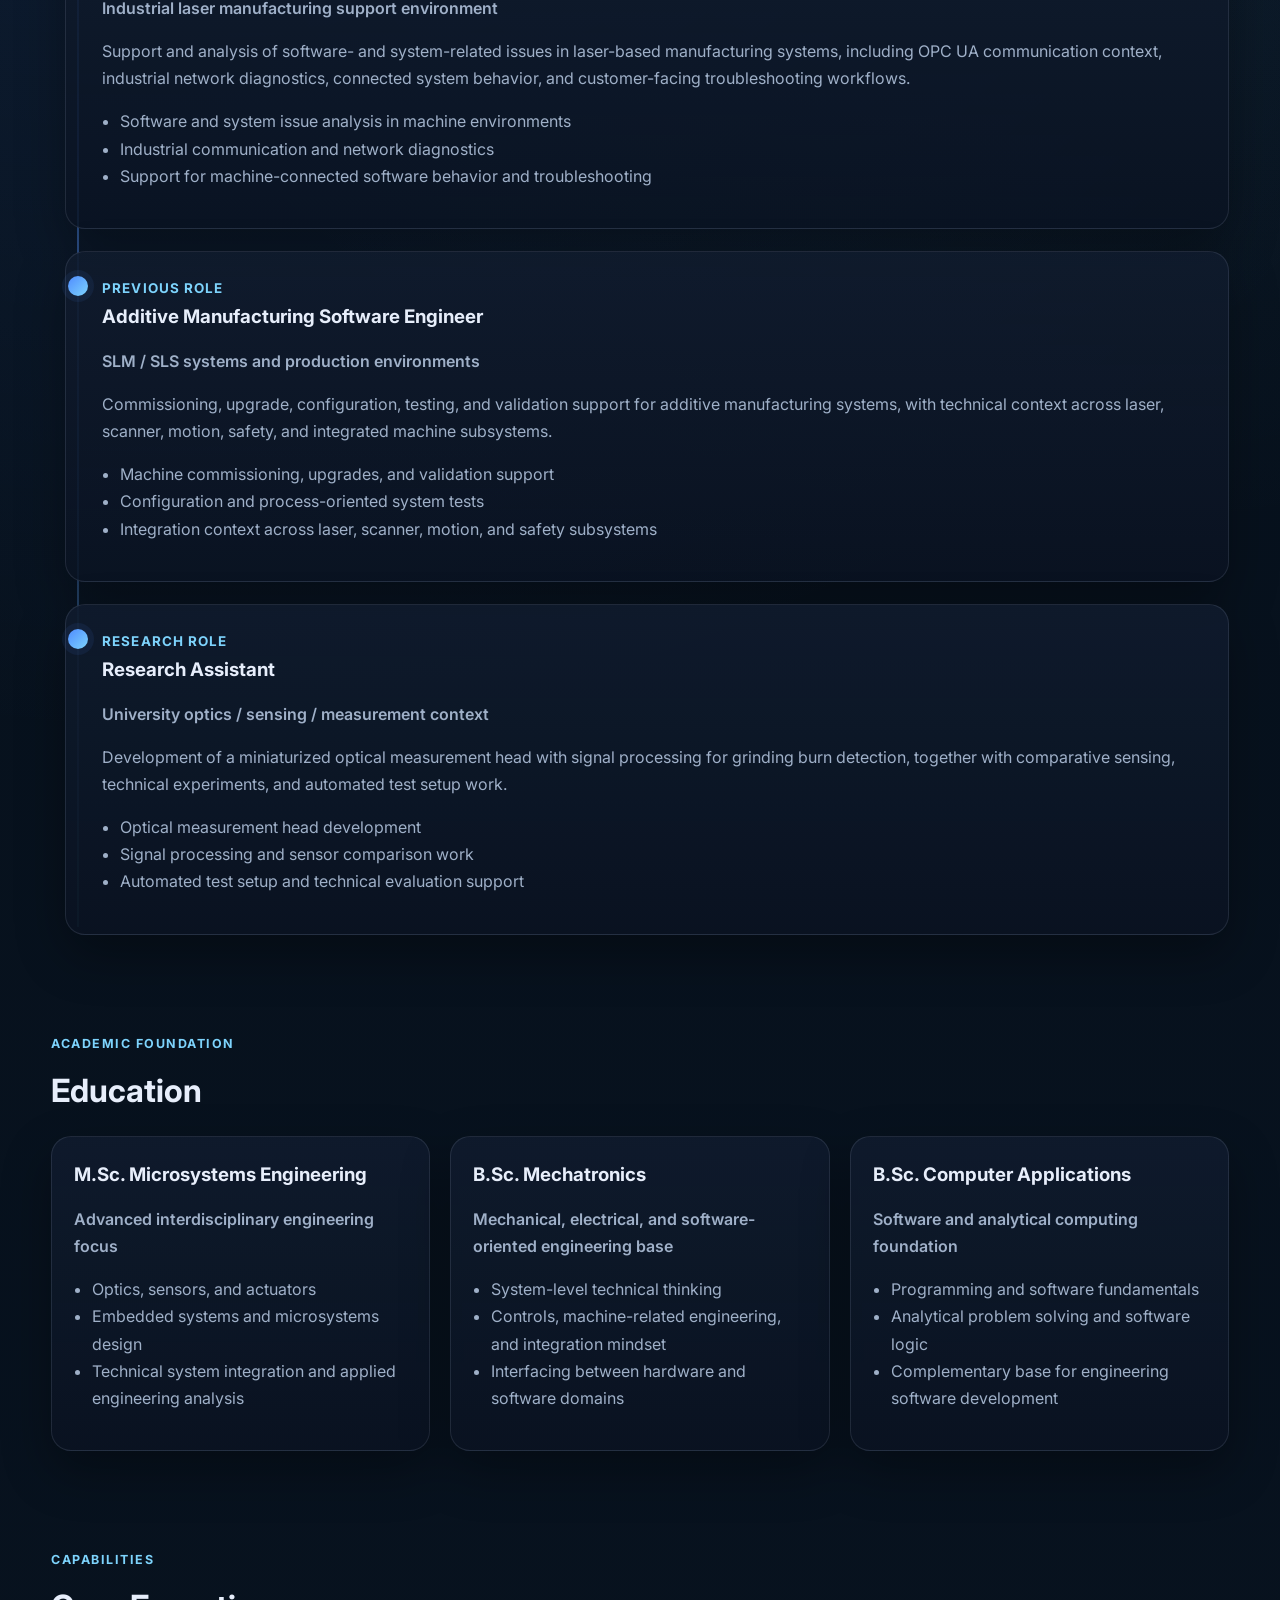
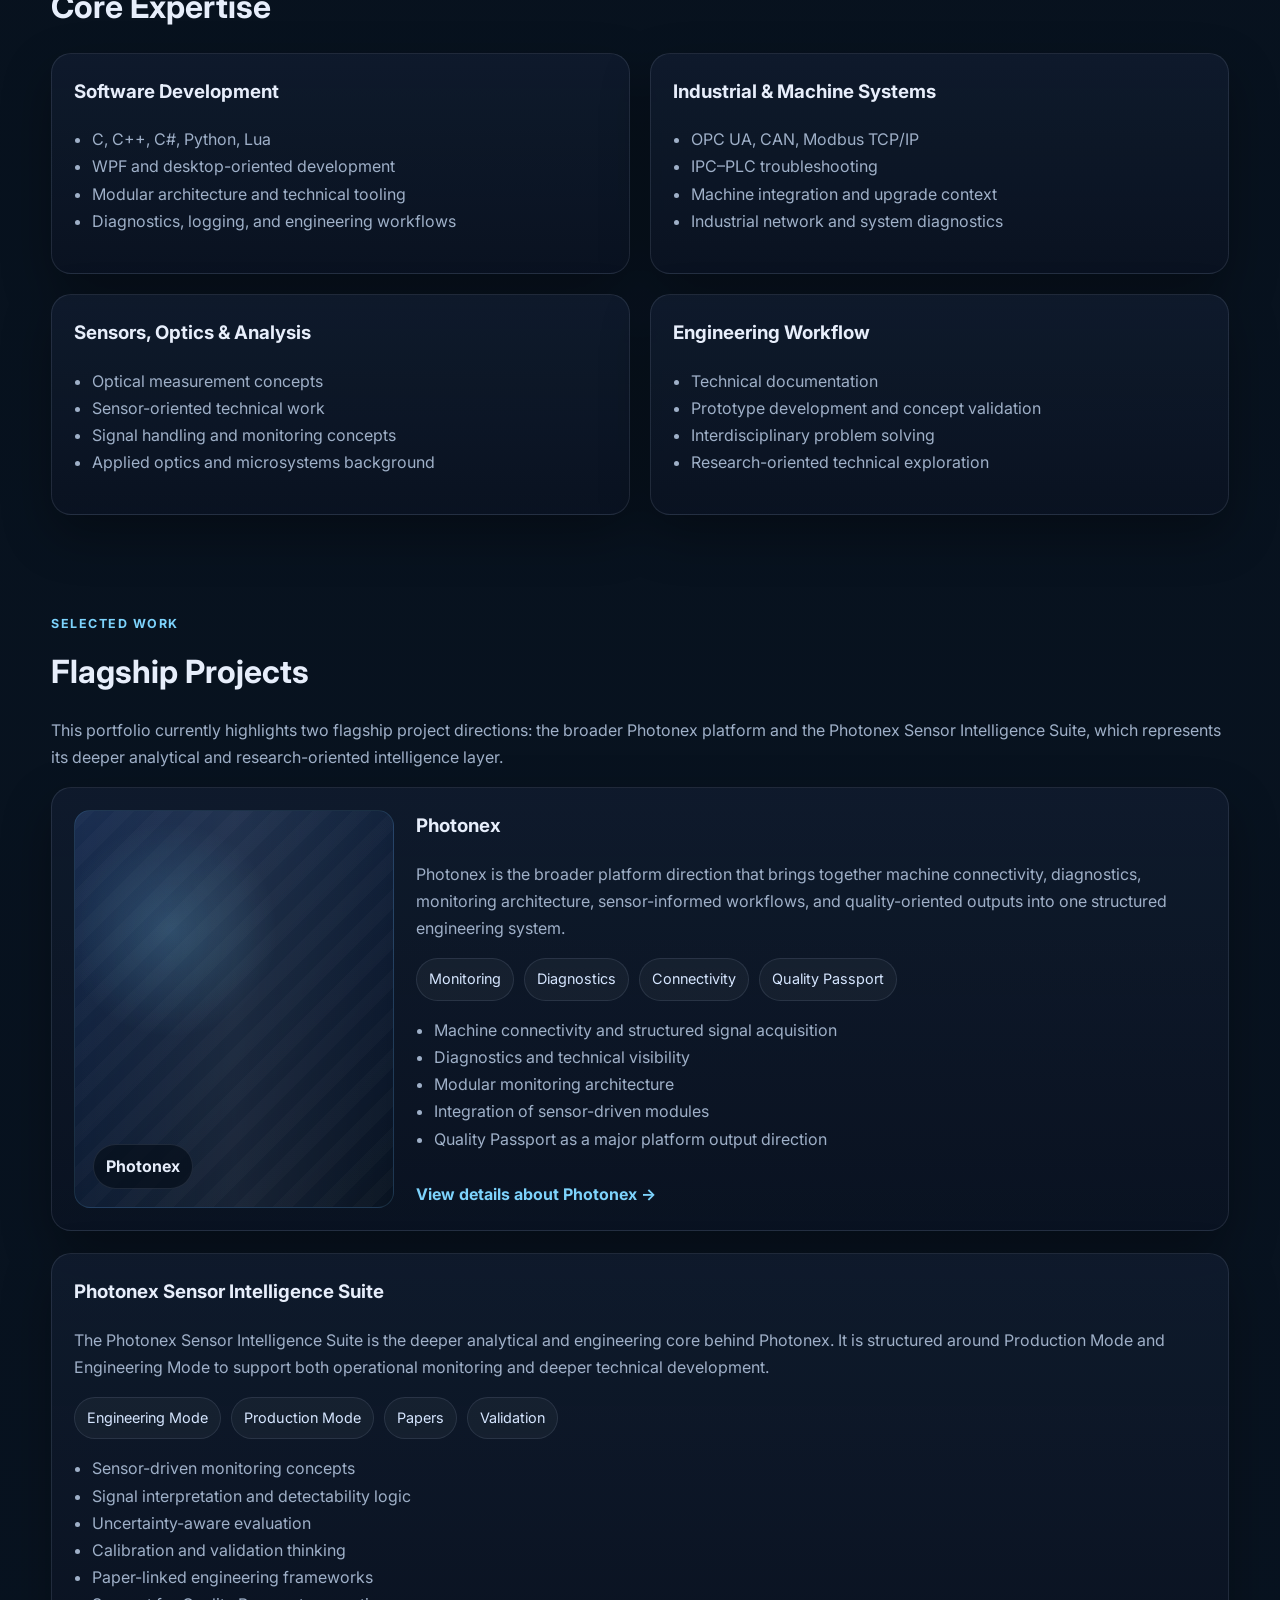
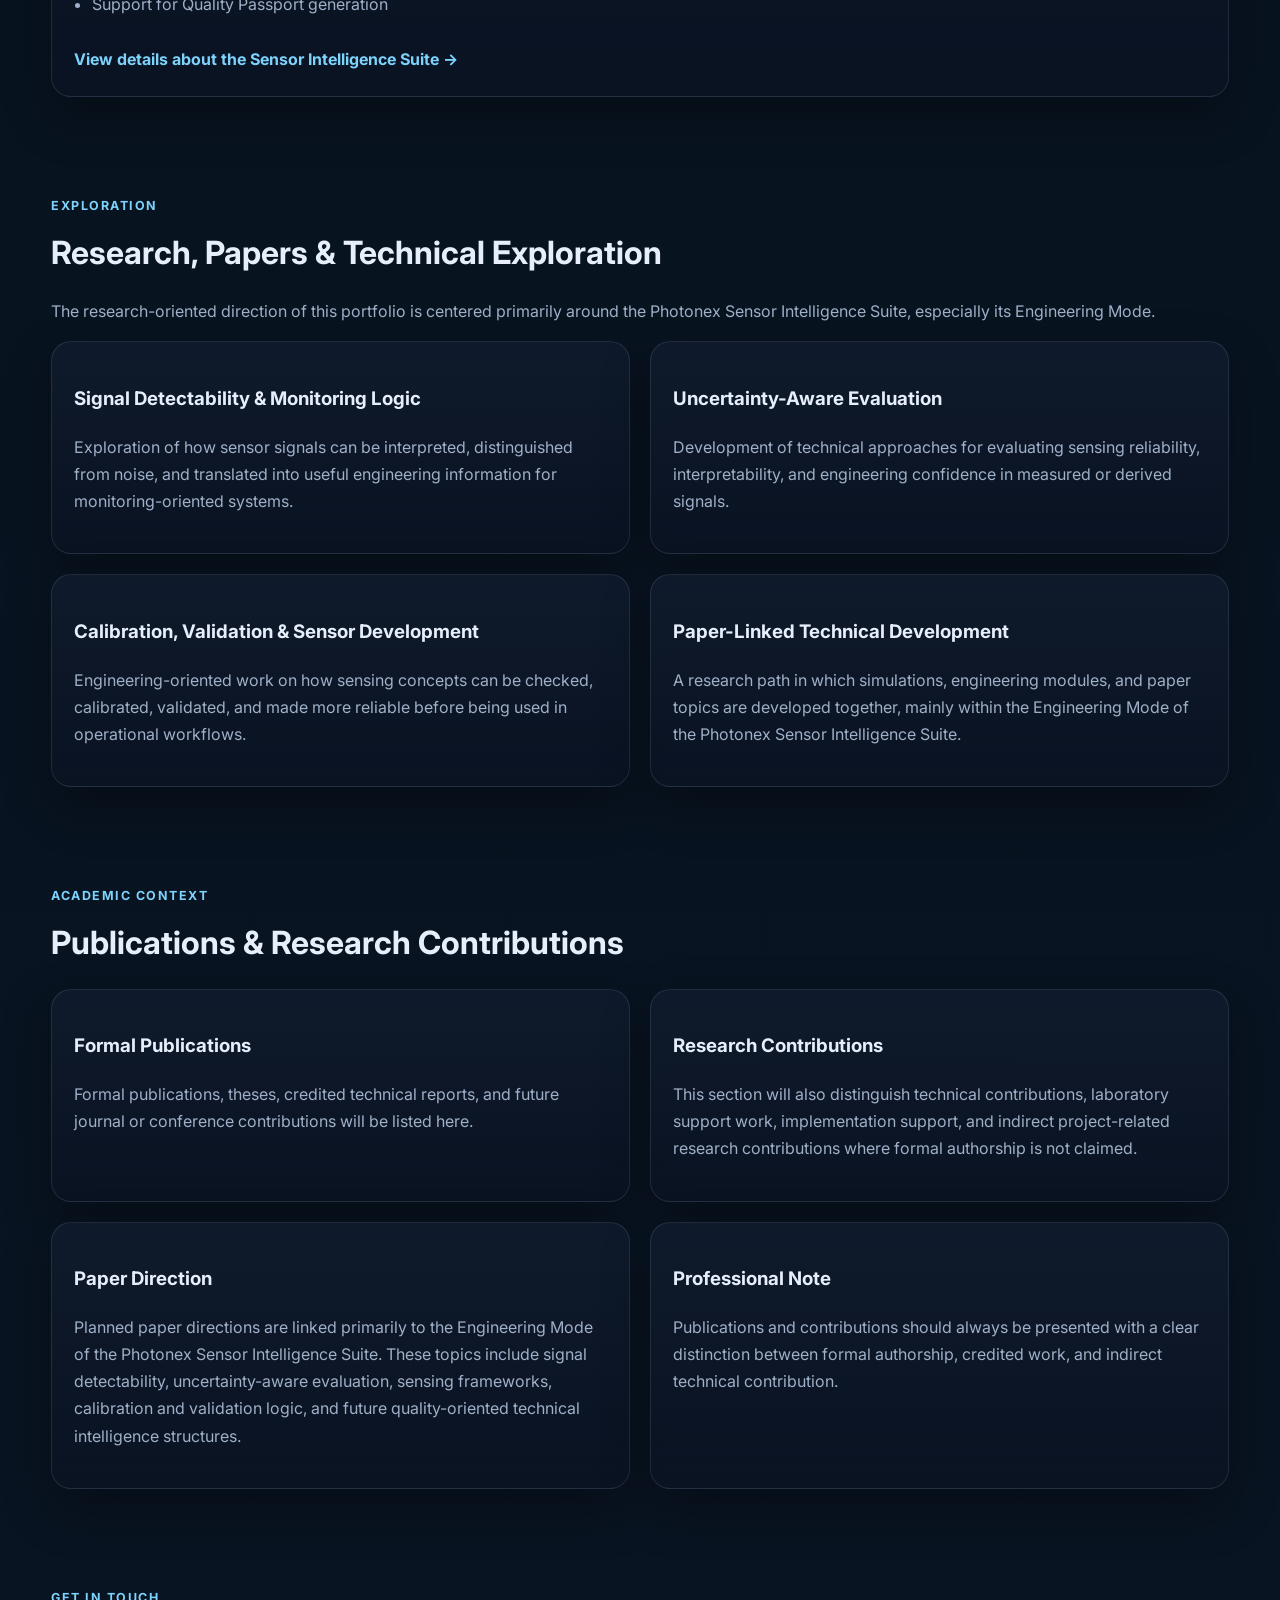
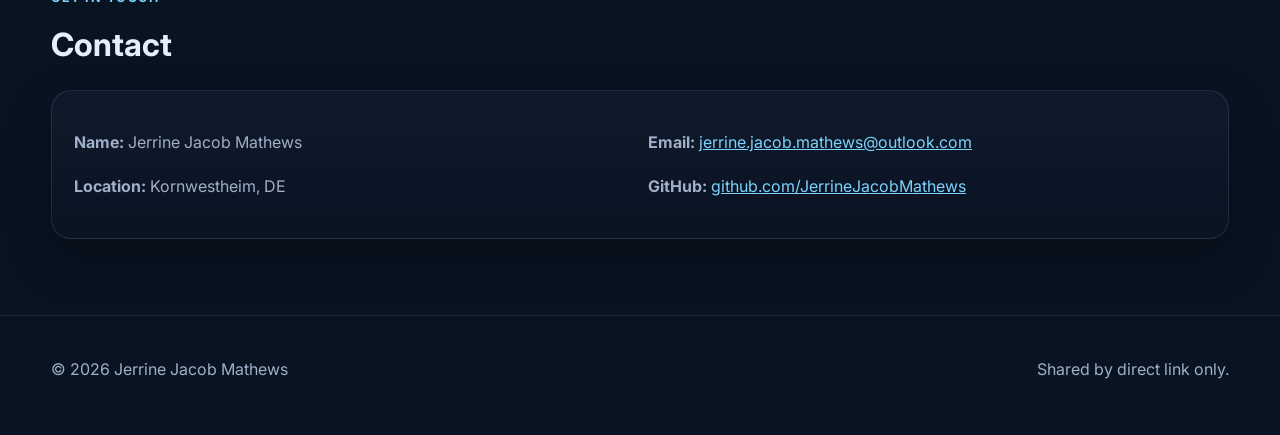
==== commit 2d69d494: "Update index.html" ====
--- a/index.html
+++ b/index.html
@@ -5,8 +5,8 @@
   <meta name="viewport" content="width=device-width, initial-scale=1.0" />
   <title>Jerrine Jacob Mathews | Portfolio</title>
 
-  <meta name="robots" content="noindex, nofollow">
-  <meta name="googlebot" content="noindex, nofollow">
+  <meta name="robots" content="noindex, nofollow" />
+  <meta name="googlebot" content="noindex, nofollow" />
 
   <link rel="preconnect" href="https://fonts.googleapis.com">
   <link rel="preconnect" href="https://fonts.gstatic.com" crossorigin>
@@ -14,7 +14,6 @@
     href="https://fonts.googleapis.com/css2?family=Inter:wght@400;500;600;700;800&display=swap"
     rel="stylesheet"
   >
-
   <link rel="stylesheet" href="assets/css/style.css" />
 </head>
 <body>
@@ -26,9 +25,7 @@
     <div class="container nav">
       <a class="brand" href="#top">Jerrine Jacob Mathews</a>
 
-      <button class="menu-toggle" id="menu-toggle" aria-label="Toggle navigation">
-        ☰
-      </button>
+      <button class="menu-toggle" id="menu-toggle" aria-label="Toggle navigation">☰</button>
 
       <nav class="main-nav" id="main-nav">
         <a href="#about" data-i18n="nav.about">About</a>
@@ -58,9 +55,8 @@
             Software Engineer | Sensor Systems | Industrial Monitoring | Applied Optics
           </p>
           <p class="hero-intro" data-i18n="hero.intro">
-            Engineer with interdisciplinary experience across industrial software,
-            machine connectivity, additive manufacturing, optics, sensing, diagnostics,
-            and research-oriented technical development.
+            Engineer with interdisciplinary experience across industrial software, machine connectivity,
+            additive manufacturing, optics, sensing, diagnostics, and research-oriented technical development.
           </p>
 
           <div class="hero-tags">
@@ -116,8 +112,8 @@
           <strong data-i18n="strip.value2">Software, Sensor Systems, Optics, Connectivity</strong>
         </div>
         <div class="focus-strip-card">
-          <span data-i18n="strip.label3">Flagship Project</span>
-          <strong data-i18n="strip.value3">Photonex</strong>
+          <span data-i18n="strip.label3">Flagship Projects</span>
+          <strong data-i18n="strip.value3">Photonex + Photonex Sensor Intelligence Suite</strong>
         </div>
       </div>
     </section>
@@ -306,7 +302,10 @@
     <section id="projects" class="container section-pad reveal">
       <div class="section-head">
         <p class="section-kicker" data-i18n="projects.kicker">Selected Work</p>
-        <h2 data-i18n="projects.title">Projects</h2>
+        <h2 data-i18n="projects.title">Flagship Projects</h2>
+        <p class="section-intro" data-i18n="projects.intro">
+          This portfolio currently highlights two flagship project directions: the broader Photonex platform and the Photonex Sensor Intelligence Suite, which represents its deeper analytical and research-oriented intelligence layer.
+        </p>
       </div>
 
       <div class="project-stack">
@@ -317,95 +316,88 @@
           <div class="project-content">
             <h3 data-i18n="projects.p1.title">Photonex</h3>
             <p data-i18n="projects.p1.desc">
-              Independent development project focused on machine connectivity, sensor data acquisition,
-              structured signal handling, diagnostics, and modular industrial monitoring architecture.
+              Photonex is the broader platform direction that brings together machine connectivity, diagnostics, monitoring architecture, sensor-informed workflows, and quality-oriented outputs into one structured engineering system.
             </p>
             <div class="project-pills">
               <span class="pill">Monitoring</span>
-              <span class="pill">OPC UA</span>
               <span class="pill">Diagnostics</span>
-              <span class="pill">Sensor Systems</span>
+              <span class="pill">Connectivity</span>
+              <span class="pill">Quality Passport</span>
             </div>
             <ul>
               <li data-i18n="projects.p1.i1">Machine connectivity and structured signal acquisition</li>
-              <li data-i18n="projects.p1.i2">Sensor data modeling and diagnostics</li>
-              <li data-i18n="projects.p1.i3">Architecture for industrial monitoring tools</li>
-            </ul>
-          </div>
-        </article>
-
-        <div class="card-grid two-col">
-          <article class="glass-card project">
-            <div class="project-content">
-              <h3 data-i18n="projects.p2.title">LicenseHub</h3>
-              <p data-i18n="projects.p2.desc">
-                Architecture and product concept work around licensing, entitlements, administration workflows,
-                and pragmatic software platform design for technical products.
-              </p>
-              <ul>
-                <li data-i18n="projects.p2.i1">Licensing logic and entitlement models</li>
-                <li data-i18n="projects.p2.i2">Administration and platform workflow thinking</li>
-                <li data-i18n="projects.p2.i3">Client/server-oriented system structure</li>
-              </ul>
+              <li data-i18n="projects.p1.i2">Diagnostics and technical visibility</li>
+              <li data-i18n="projects.p1.i3">Modular monitoring architecture</li>
+              <li data-i18n="projects.p1.i4">Integration of sensor-driven modules</li>
+              <li data-i18n="projects.p1.i5">Quality Passport as a major platform output direction</li>
+            </ul>
+            <a class="project-link" href="projects/photonex.html" data-i18n="projects.p1.link">View details about Photonex →</a>
+          </div>
+        </article>
+
+        <article class="glass-card project">
+          <div class="project-content">
+            <h3 data-i18n="projects.p2.title">Photonex Sensor Intelligence Suite</h3>
+            <p data-i18n="projects.p2.desc">
+              The Photonex Sensor Intelligence Suite is the deeper analytical and engineering core behind Photonex. It is structured around Production Mode and Engineering Mode to support both operational monitoring and deeper technical development.
+            </p>
+            <div class="project-pills">
+              <span class="pill">Engineering Mode</span>
+              <span class="pill">Production Mode</span>
+              <span class="pill">Papers</span>
+              <span class="pill">Validation</span>
             </div>
-          </article>
-
-          <article class="glass-card project">
-            <div class="project-content">
-              <h3 data-i18n="projects.p3.title">Industrial Software & Machine Integration Work</h3>
-              <p data-i18n="projects.p3.desc">
-                Practical and independent work across additive manufacturing systems, upgrades, troubleshooting,
-                configuration, tests, and machine-related technical validation.
-              </p>
-              <ul>
-                <li data-i18n="projects.p3.i1">Commissioning and system upgrades</li>
-                <li data-i18n="projects.p3.i2">Process-oriented technical tests and validation</li>
-                <li data-i18n="projects.p3.i3">Integration context across machine subsystems</li>
-              </ul>
-            </div>
-          </article>
-        </div>
+            <ul>
+              <li data-i18n="projects.p2.i1">Sensor-driven monitoring concepts</li>
+              <li data-i18n="projects.p2.i2">Signal interpretation and detectability logic</li>
+              <li data-i18n="projects.p2.i3">Uncertainty-aware evaluation</li>
+              <li data-i18n="projects.p2.i4">Calibration and validation thinking</li>
+              <li data-i18n="projects.p2.i5">Paper-linked engineering frameworks</li>
+              <li data-i18n="projects.p2.i6">Support for Quality Passport generation</li>
+            </ul>
+            <a class="project-link" href="projects/photonex-sensor-intelligence-suite.html" data-i18n="projects.p2.link">View details about the Sensor Intelligence Suite →</a>
+          </div>
+        </article>
       </div>
     </section>
 
     <section id="research" class="container section-pad reveal">
       <div class="section-head">
         <p class="section-kicker" data-i18n="research.kicker">Exploration</p>
-        <h2 data-i18n="research.title">Research & Technical Exploration</h2>
-      </div>
-
-      <div class="tabs">
-        <div class="tab-buttons">
-          <button class="tab-btn active" data-tab="tab-monitoring" data-i18n="research.tab1">Monitoring</button>
-          <button class="tab-btn" data-tab="tab-optics" data-i18n="research.tab2">Optics & Sensors</button>
-          <button class="tab-btn" data-tab="tab-systems" data-i18n="research.tab3">Systems & Communication</button>
-        </div>
-
-        <div class="tab-panels">
-          <div class="tab-panel active glass-card" id="tab-monitoring">
-            <h3 data-i18n="research.r1.title">Sensor-Driven Monitoring</h3>
-            <p data-i18n="research.r1.text">
-              Exploration of software and system concepts for machine-connected monitoring, structured signal acquisition,
-              visibility, diagnostics, and quality-oriented technical tooling.
-            </p>
-          </div>
-
-          <div class="tab-panel glass-card" id="tab-optics">
-            <h3 data-i18n="research.r2.title">Applied Optics & Sensing</h3>
-            <p data-i18n="research.r2.text">
-              Technical interest in optical measurement systems, sensor integration, signal handling,
-              measurement-oriented development, and industrial sensing applications.
-            </p>
-          </div>
-
-          <div class="tab-panel glass-card" id="tab-systems">
-            <h3 data-i18n="research.r3.title">Industrial Communication & Platform Thinking</h3>
-            <p data-i18n="research.r3.text">
-              Continued work and interest in OPC UA communication, connected machine architectures,
-              IPC–PLC troubleshooting, modular software systems, and engineering-oriented platform development.
-            </p>
-          </div>
-        </div>
+        <h2 data-i18n="research.title">Research, Papers & Technical Exploration</h2>
+        <p class="section-intro" data-i18n="research.intro">
+          The research-oriented direction of this portfolio is centered primarily around the Photonex Sensor Intelligence Suite, especially its Engineering Mode.
+        </p>
+      </div>
+
+      <div class="card-grid two-col">
+        <article class="glass-card">
+          <h3 data-i18n="research.r1.title">Signal Detectability & Monitoring Logic</h3>
+          <p data-i18n="research.r1.text">
+            Exploration of how sensor signals can be interpreted, distinguished from noise, and translated into useful engineering information for monitoring-oriented systems.
+          </p>
+        </article>
+
+        <article class="glass-card">
+          <h3 data-i18n="research.r2.title">Uncertainty-Aware Evaluation</h3>
+          <p data-i18n="research.r2.text">
+            Development of technical approaches for evaluating sensing reliability, interpretability, and engineering confidence in measured or derived signals.
+          </p>
+        </article>
+
+        <article class="glass-card">
+          <h3 data-i18n="research.r3.title">Calibration, Validation & Sensor Development</h3>
+          <p data-i18n="research.r3.text">
+            Engineering-oriented work on how sensing concepts can be checked, calibrated, validated, and made more reliable before being used in operational workflows.
+          </p>
+        </article>
+
+        <article class="glass-card">
+          <h3 data-i18n="research.r4.title">Paper-Linked Technical Development</h3>
+          <p data-i18n="research.r4.text">
+            A research path in which simulations, engineering modules, and paper topics are developed together, mainly within the Engineering Mode of the Photonex Sensor Intelligence Suite.
+          </p>
+        </article>
       </div>
     </section>
 
@@ -415,26 +407,32 @@
         <h2 data-i18n="publications.title">Publications & Research Contributions</h2>
       </div>
 
-      <div class="card-grid three-col">
+      <div class="card-grid two-col">
         <article class="glass-card">
           <h3 data-i18n="publications.f.title">Formal Publications</h3>
           <p data-i18n="publications.f.text">
-            Formal authored publications, theses, credited reports, or conference contributions can be listed here.
+            Formal publications, theses, credited technical reports, and future journal or conference contributions will be listed here.
           </p>
         </article>
 
         <article class="glass-card">
           <h3 data-i18n="publications.c.title">Research Contributions</h3>
           <p data-i18n="publications.c.text">
-            This section is intended for technical contributions, laboratory support work, implementation support,
-            and project-related research assistance where formal authorship is not claimed.
+            This section will also distinguish technical contributions, laboratory support work, implementation support, and indirect project-related research contributions where formal authorship is not claimed.
+          </p>
+        </article>
+
+        <article class="glass-card">
+          <h3 data-i18n="publications.p.title">Paper Direction</h3>
+          <p data-i18n="publications.p.text">
+            Planned paper directions are linked primarily to the Engineering Mode of the Photonex Sensor Intelligence Suite. These topics include signal detectability, uncertainty-aware evaluation, sensing frameworks, calibration and validation logic, and future quality-oriented technical intelligence structures.
           </p>
         </article>
 
         <article class="glass-card">
           <h3 data-i18n="publications.n.title">Professional Note</h3>
           <p data-i18n="publications.n.text">
-            Items should clearly distinguish between authorship, credited work, and indirect technical contribution.
+            Publications and contributions should always be presented with a clear distinction between formal authorship, credited work, and indirect technical contribution.
           </p>
         </article>
       </div>
@@ -468,6 +466,6 @@
     </div>
   </footer>
 
-  <script src="assets/js/main.js?v=3"></script>
+  <script src="assets/js/main.js?v=4"></script>
 </body>
 </html>
--- a/assets/css/style.css
+++ b/assets/css/style.css
@@ -84,6 +84,10 @@
   padding: 42px 0 56px;
 }
 
+.section-gap-sm {
+  margin-top: 20px;
+}
+
 .site-header {
   position: sticky;
   top: 0;
@@ -293,7 +297,8 @@
 .skill-card ul,
 .edu-card ul,
 .project ul,
-.timeline-item ul {
+.timeline-item ul,
+.feature-list {
   padding-left: 18px;
   color: var(--muted);
 }
@@ -347,7 +352,12 @@
   font-size: 2rem;
 }
 
-.content-card p {
+.section-intro,
+.content-card p,
+.project-content p,
+.contact-card p,
+.timeline-item p,
+.glass-card p {
   color: var(--muted);
 }
 
@@ -362,6 +372,10 @@
 
 .card-grid.three-col {
   grid-template-columns: repeat(3, 1fr);
+}
+
+.two-col-span {
+  grid-column: span 2;
 }
 
 .edu-sub,
@@ -459,48 +473,11 @@
   font-weight: 700;
 }
 
-.project-content p {
-  color: var(--muted);
-}
-
-.tabs {
-  display: grid;
-  gap: 18px;
-}
-
-.tab-buttons {
-  display: flex;
-  gap: 10px;
-  flex-wrap: wrap;
-}
-
-.tab-btn {
-  border: 1px solid var(--line);
-  background: rgba(255,255,255,0.03);
-  color: var(--muted);
-  border-radius: 999px;
-  padding: 10px 14px;
-  cursor: pointer;
-  transition: 0.2s ease;
-}
-
-.tab-btn.active,
-.tab-btn:hover {
-  color: white;
-  background: rgba(79, 140, 255, 0.18);
-  border-color: rgba(79, 140, 255, 0.46);
-}
-
-.tab-panel {
-  display: none;
-}
-
-.tab-panel.active {
-  display: block;
-}
-
-.contact-card p {
-  color: var(--muted);
+.project-link {
+  display: inline-block;
+  margin-top: 12px;
+  text-decoration: none;
+  font-weight: 700;
 }
 
 .contact-grid {
@@ -549,6 +526,10 @@
     grid-template-columns: 1fr;
   }
 
+  .two-col-span {
+    grid-column: span 1;
+  }
+
   .footer-inner {
     flex-direction: column;
     align-items: flex-start;
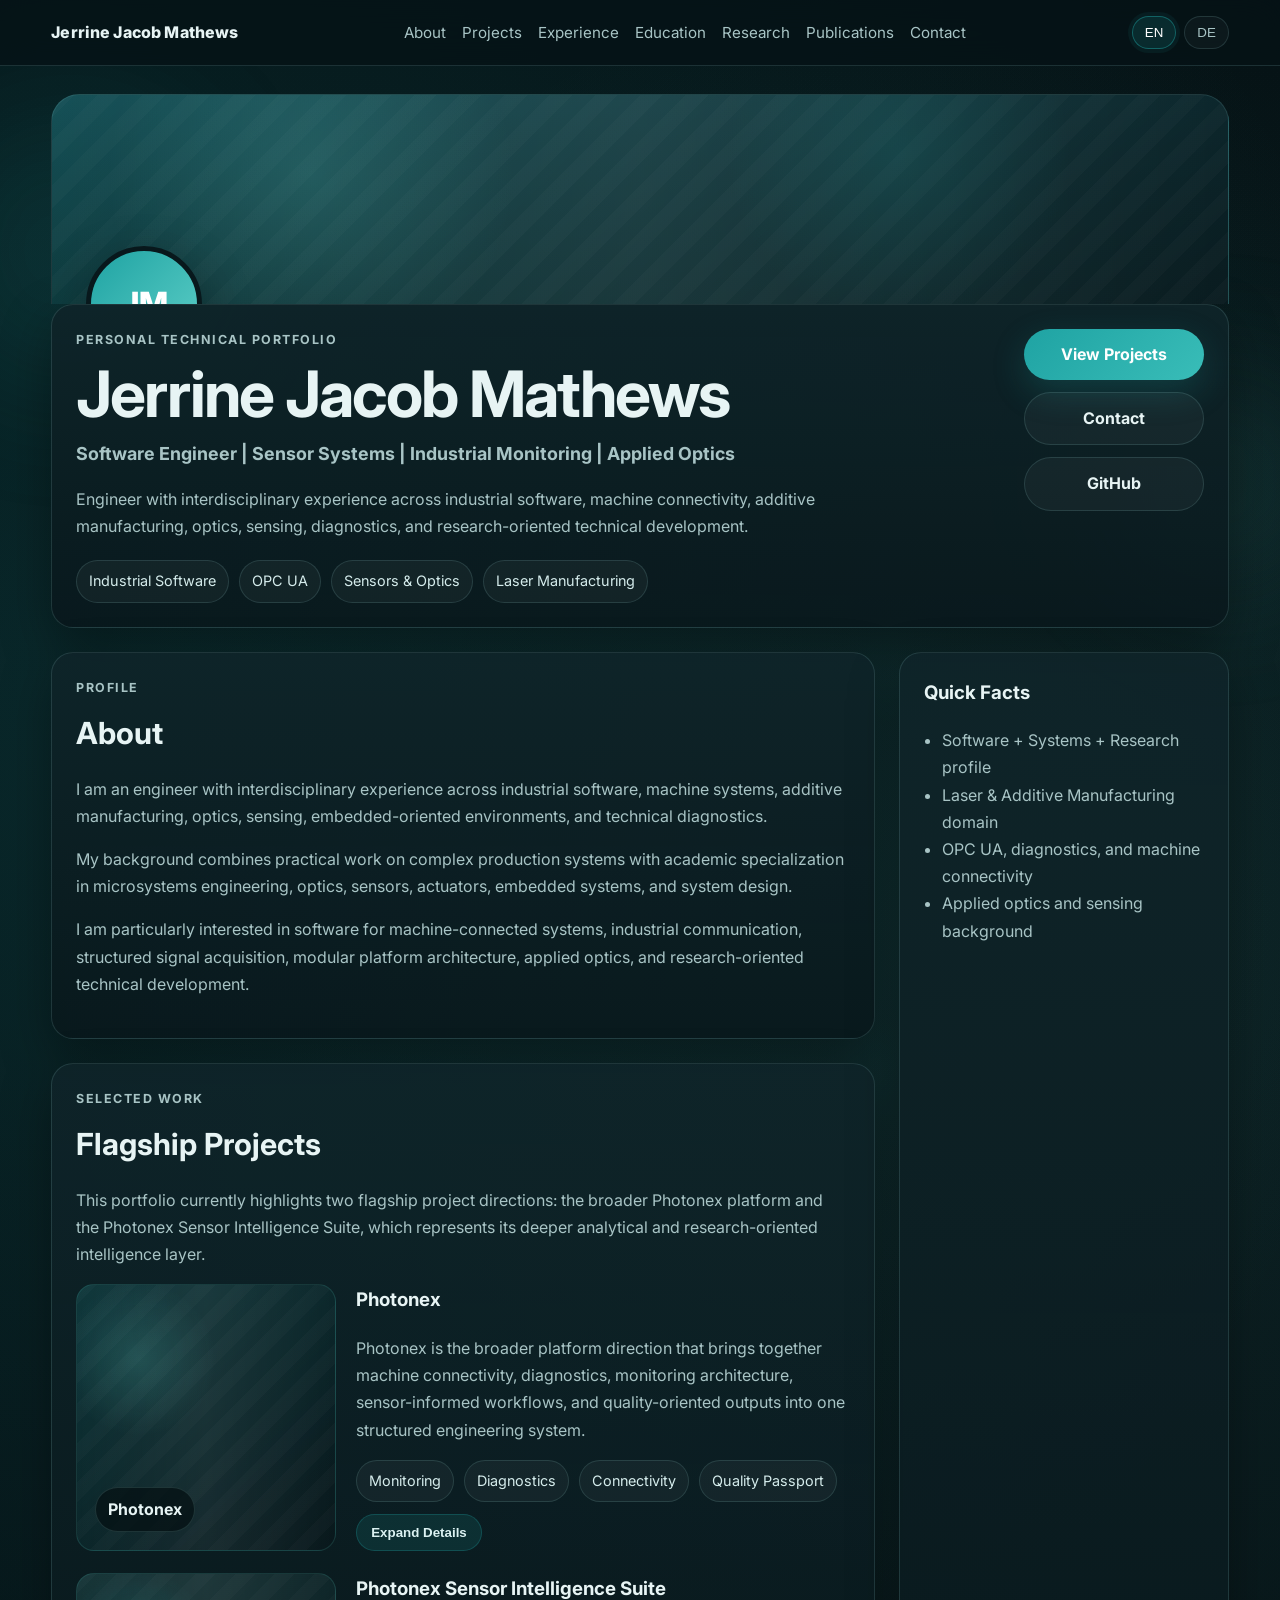
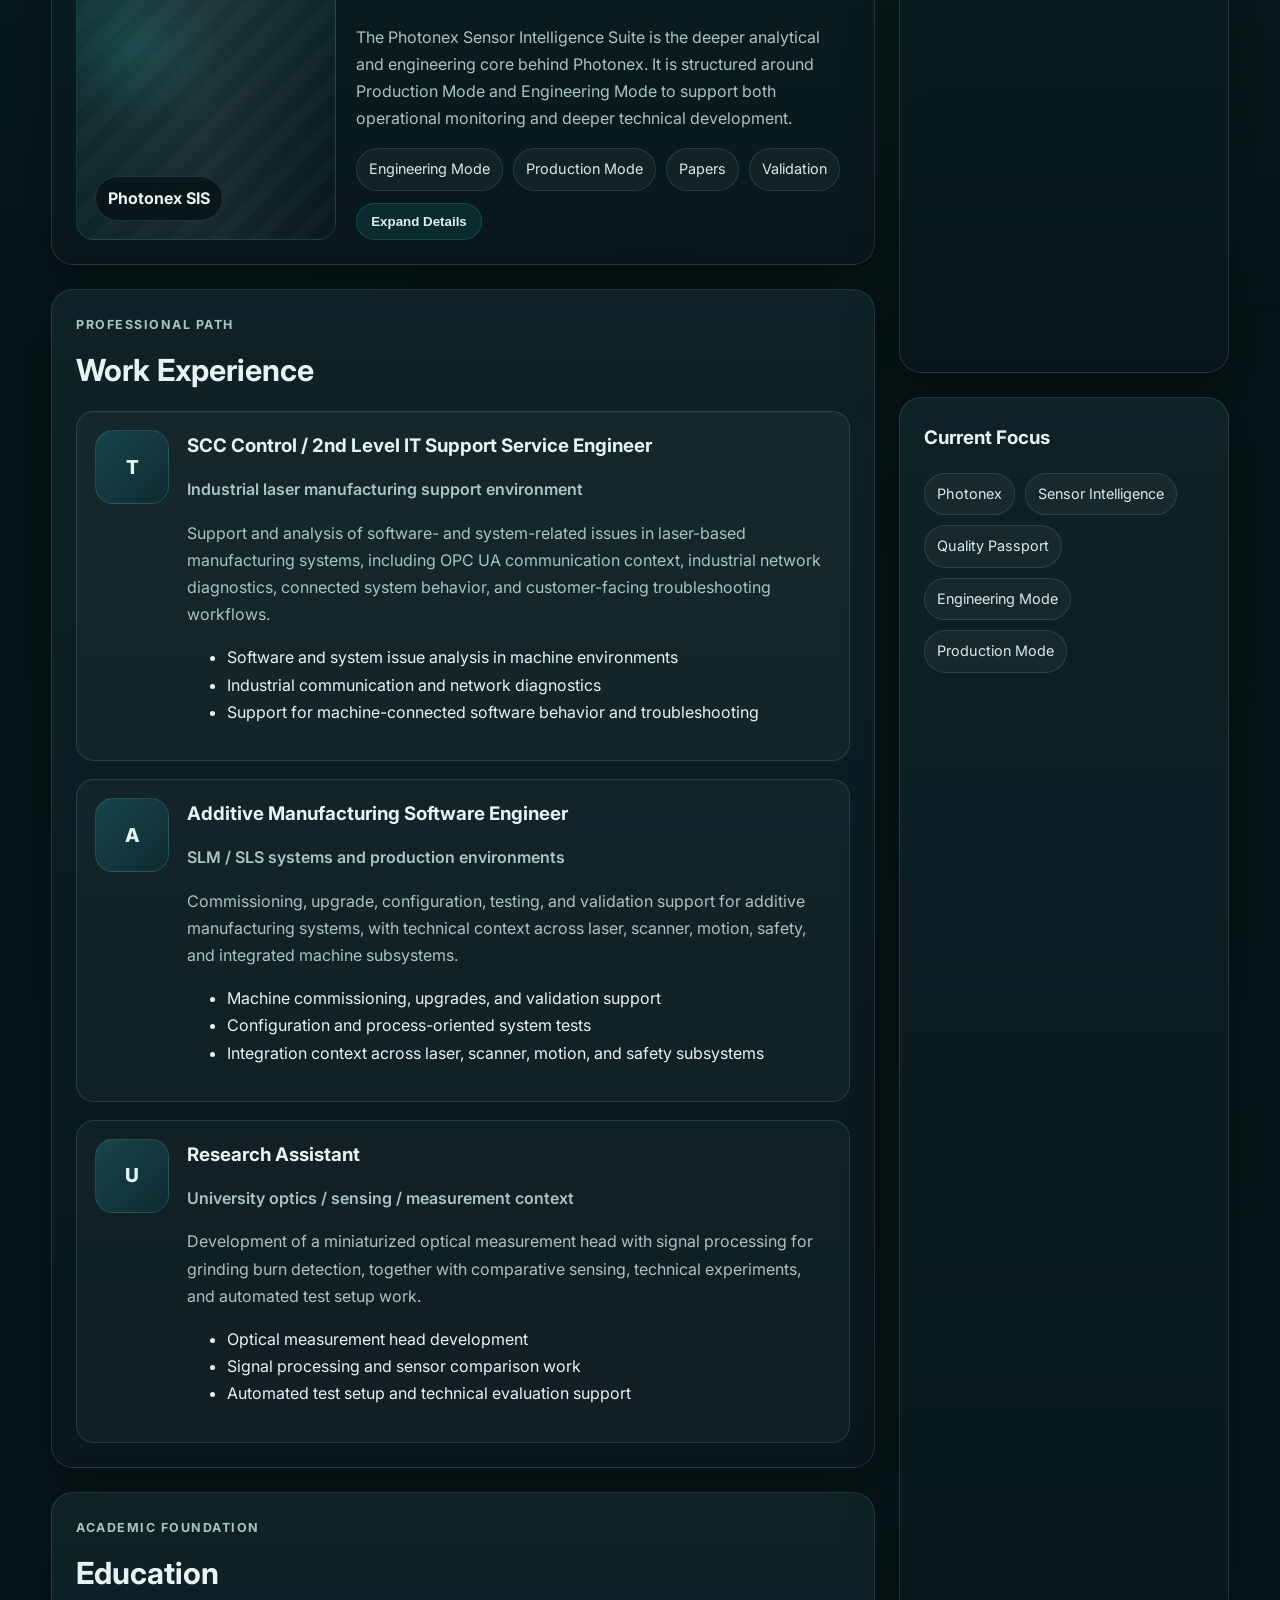
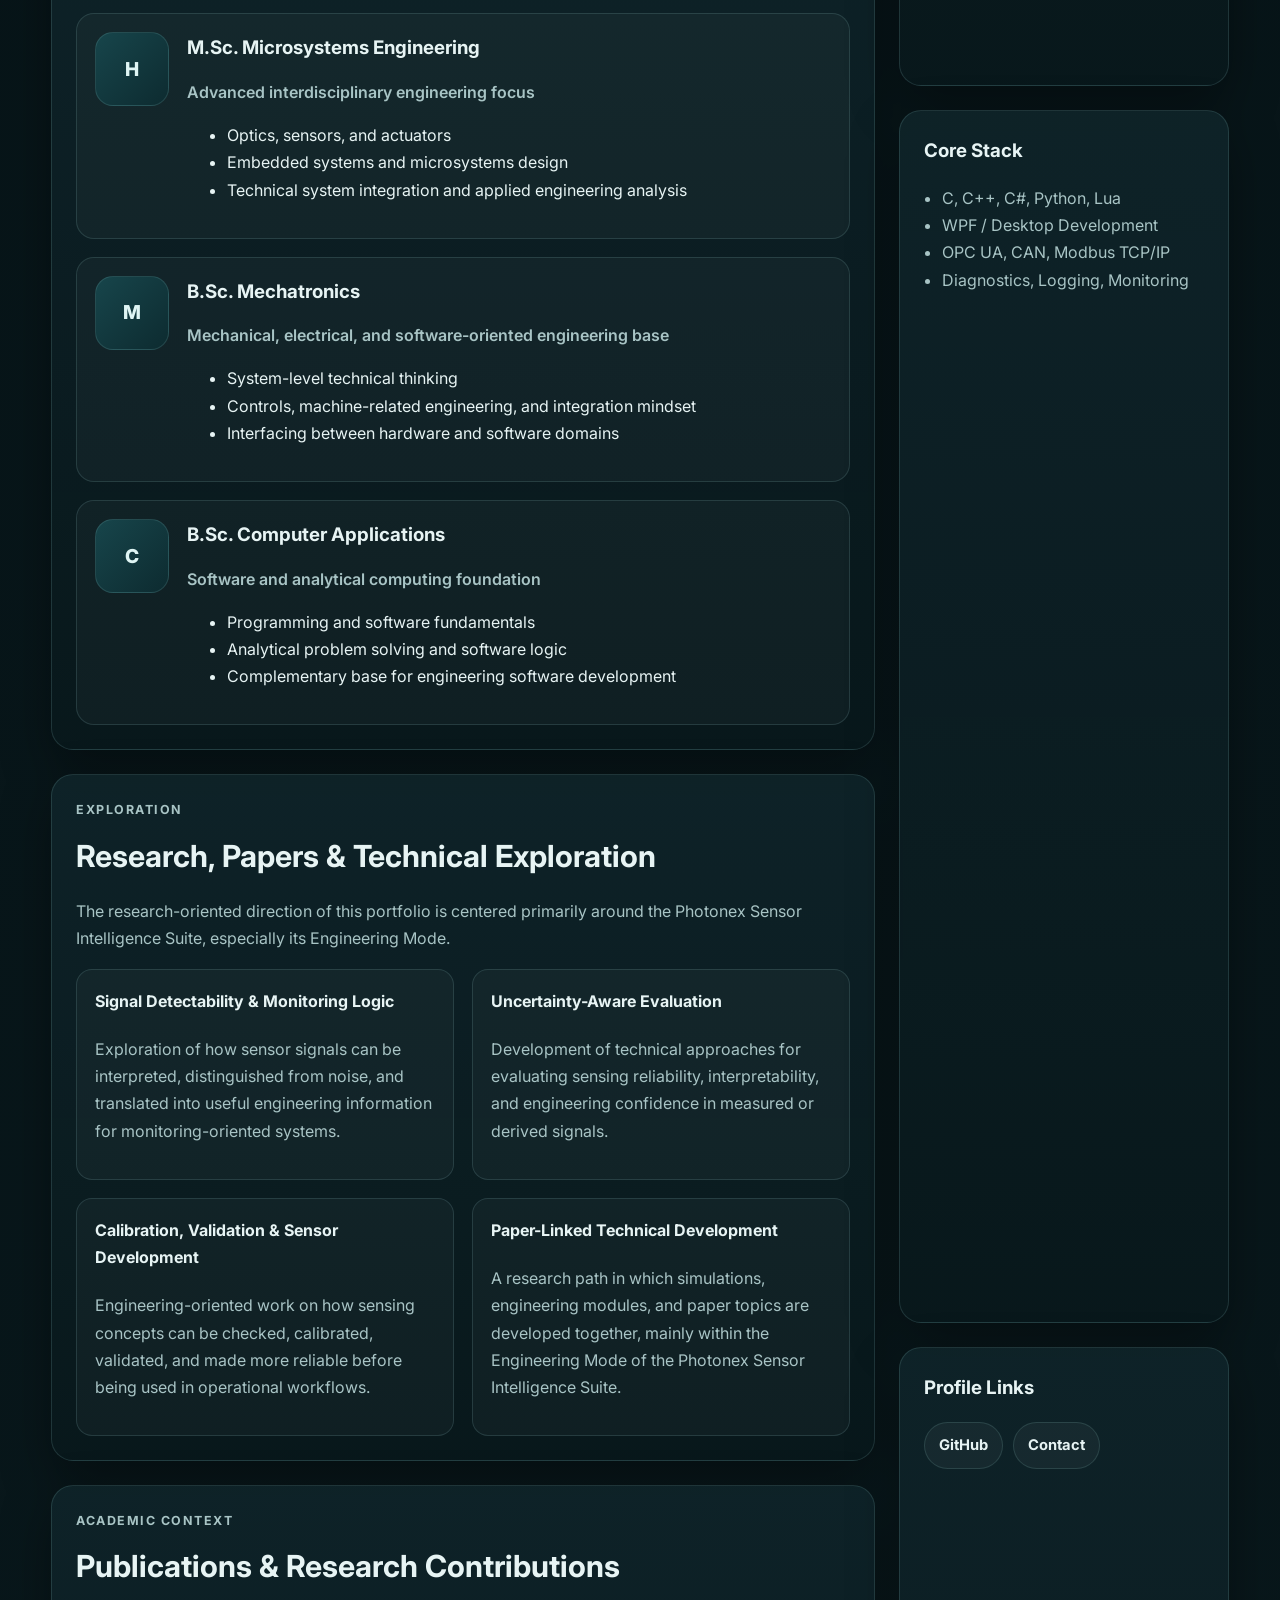
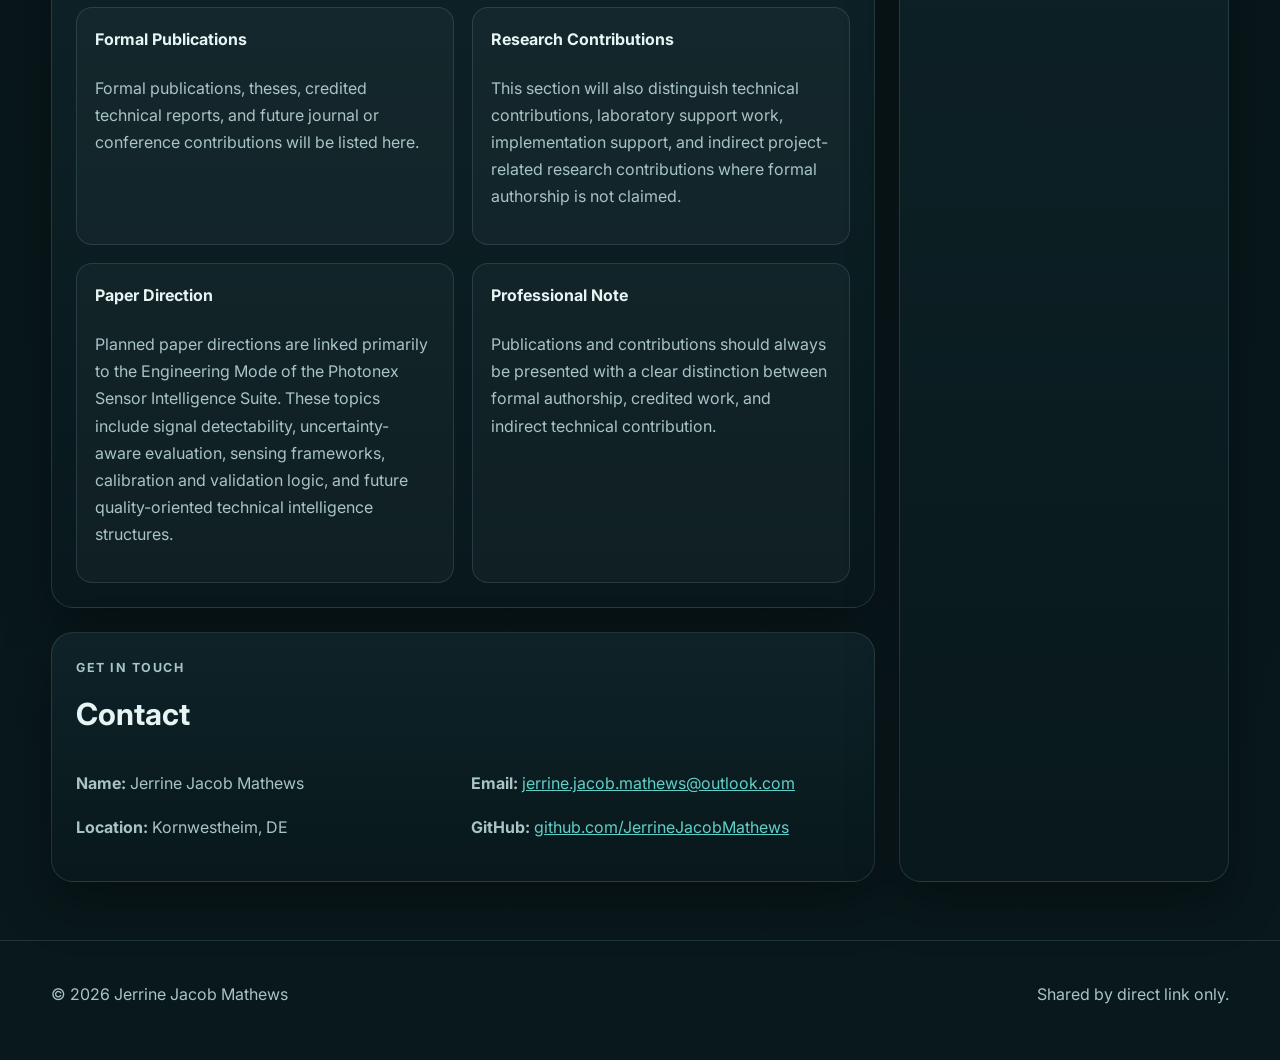
==== commit d398f8ff: "Update index.html" ====
--- a/index.html
+++ b/index.html
@@ -29,10 +29,9 @@
 
       <nav class="main-nav" id="main-nav">
         <a href="#about" data-i18n="nav.about">About</a>
+        <a href="#projects" data-i18n="nav.projects">Projects</a>
         <a href="#experience" data-i18n="nav.experience">Experience</a>
         <a href="#education" data-i18n="nav.education">Education</a>
-        <a href="#expertise" data-i18n="nav.expertise">Expertise</a>
-        <a href="#projects" data-i18n="nav.projects">Projects</a>
         <a href="#research" data-i18n="nav.research">Research</a>
         <a href="#publications" data-i18n="nav.publications">Publications</a>
         <a href="#contact" data-i18n="nav.contact">Contact</a>
@@ -45,417 +44,437 @@
     </div>
   </header>
 
-  <main id="top">
-    <section class="hero-section section-pad">
-      <div class="container hero-grid reveal">
-        <div class="hero-copy">
-          <p class="section-kicker" data-i18n="hero.kicker">Personal Technical Portfolio</p>
-          <h1 data-i18n="hero.name">Jerrine Jacob Mathews</h1>
-          <p class="hero-subtitle" data-i18n="hero.subtitle">
-            Software Engineer | Sensor Systems | Industrial Monitoring | Applied Optics
-          </p>
-          <p class="hero-intro" data-i18n="hero.intro">
-            Engineer with interdisciplinary experience across industrial software, machine connectivity,
-            additive manufacturing, optics, sensing, diagnostics, and research-oriented technical development.
-          </p>
-
-          <div class="hero-tags">
-            <span class="tag" data-i18n="hero.tag1">Industrial Software</span>
-            <span class="tag" data-i18n="hero.tag2">OPC UA</span>
-            <span class="tag" data-i18n="hero.tag3">Sensors & Optics</span>
-            <span class="tag" data-i18n="hero.tag4">Laser Manufacturing</span>
-          </div>
-
-          <div class="hero-actions">
+  <main id="top" class="page-shell">
+    <section class="profile-header container reveal">
+      <div class="profile-banner">
+        <div class="profile-banner-overlay"></div>
+        <div class="profile-photo-wrap">
+          <div class="profile-photo placeholder-photo">JM</div>
+        </div>
+      </div>
+
+      <div class="profile-header-card glass-card">
+        <div class="profile-header-main">
+          <div>
+            <p class="section-kicker" data-i18n="hero.kicker">Personal Technical Portfolio</p>
+            <h1 data-i18n="hero.name">Jerrine Jacob Mathews</h1>
+            <p class="profile-title" data-i18n="hero.subtitle">
+              Software Engineer | Sensor Systems | Industrial Monitoring | Applied Optics
+            </p>
+            <p class="profile-intro" data-i18n="hero.intro">
+              Engineer with interdisciplinary experience across industrial software, machine connectivity, additive manufacturing, optics, sensing, diagnostics, and research-oriented technical development.
+            </p>
+
+            <div class="hero-tags">
+              <span class="tag" data-i18n="hero.tag1">Industrial Software</span>
+              <span class="tag" data-i18n="hero.tag2">OPC UA</span>
+              <span class="tag" data-i18n="hero.tag3">Sensors & Optics</span>
+              <span class="tag" data-i18n="hero.tag4">Laser Manufacturing</span>
+            </div>
+          </div>
+
+          <div class="profile-actions">
             <a class="btn btn-primary" href="#projects" data-i18n="hero.btnProjects">View Projects</a>
             <a class="btn btn-secondary" href="#contact" data-i18n="hero.btnContact">Contact</a>
-          </div>
-        </div>
-
-        <div class="hero-side">
-          <div class="glass-card focus-card">
-            <div class="focus-line"></div>
-            <h3 data-i18n="hero.focusTitle">Core Focus</h3>
-            <ul class="focus-list">
-              <li data-i18n="hero.focus1">Industrial software and machine-connected systems</li>
-              <li data-i18n="hero.focus2">Sensor-driven monitoring, diagnostics, and signal handling</li>
-              <li data-i18n="hero.focus3">Applied optics, technical prototyping, and engineering exploration</li>
-            </ul>
-          </div>
-
-          <div class="glass-card mini-stats">
-            <div class="mini-stat">
-              <span class="mini-label" data-i18n="hero.stat1Label">Domain</span>
-              <strong data-i18n="hero.stat1Value">Laser & Additive Manufacturing</strong>
-            </div>
-            <div class="mini-stat">
-              <span class="mini-label" data-i18n="hero.stat2Label">Profile</span>
-              <strong data-i18n="hero.stat2Value">Software + Systems + Research</strong>
-            </div>
-            <div class="mini-stat">
-              <span class="mini-label" data-i18n="hero.stat3Label">Location</span>
-              <strong>Kornwestheim, DE</strong>
-            </div>
+            <a class="btn btn-secondary" href="https://github.com/JerrineJacobMathews/" target="_blank" rel="noopener noreferrer" data-i18n="hero.btnGitHub">GitHub</a>
           </div>
         </div>
       </div>
     </section>
 
-    <section class="container focus-strip reveal">
-      <div class="focus-strip-grid">
-        <div class="focus-strip-card">
-          <span data-i18n="strip.label1">Current Direction</span>
-          <strong data-i18n="strip.value1">Industrial Monitoring & Diagnostics</strong>
-        </div>
-        <div class="focus-strip-card">
-          <span data-i18n="strip.label2">Core Technical Areas</span>
-          <strong data-i18n="strip.value2">Software, Sensor Systems, Optics, Connectivity</strong>
-        </div>
-        <div class="focus-strip-card">
-          <span data-i18n="strip.label3">Flagship Projects</span>
-          <strong data-i18n="strip.value3">Photonex + Photonex Sensor Intelligence Suite</strong>
-        </div>
+    <section class="container dashboard-layout">
+      <div class="dashboard-main">
+        <section id="about" class="dashboard-section reveal">
+          <div class="glass-card">
+            <div class="section-head">
+              <p class="section-kicker" data-i18n="about.kicker">Profile</p>
+              <h2 data-i18n="about.title">About</h2>
+            </div>
+            <p data-i18n="about.p1">
+              I am an engineer with interdisciplinary experience across industrial software, machine systems, additive manufacturing, optics, sensing, embedded-oriented environments, and technical diagnostics.
+            </p>
+            <p data-i18n="about.p2">
+              My background combines practical work on complex production systems with academic specialization in microsystems engineering, optics, sensors, actuators, embedded systems, and system design.
+            </p>
+            <p data-i18n="about.p3">
+              I am particularly interested in software for machine-connected systems, industrial communication, structured signal acquisition, modular platform architecture, applied optics, and research-oriented technical development.
+            </p>
+          </div>
+        </section>
+
+        <section id="projects" class="dashboard-section reveal">
+          <div class="glass-card">
+            <div class="section-head">
+              <p class="section-kicker" data-i18n="projects.kicker">Selected Work</p>
+              <h2 data-i18n="projects.title">Flagship Projects</h2>
+              <p class="section-intro" data-i18n="projects.intro">
+                This portfolio currently highlights two flagship project directions: the broader Photonex platform and the Photonex Sensor Intelligence Suite, which represents its deeper analytical and research-oriented intelligence layer.
+              </p>
+            </div>
+
+            <div class="expandable-project">
+              <div class="project-top">
+                <div class="project-image placeholder-project">
+                  <span>Photonex</span>
+                </div>
+                <div class="project-summary">
+                  <h3 data-i18n="projects.p1.title">Photonex</h3>
+                  <p data-i18n="projects.p1.desc">
+                    Photonex is the broader platform direction that brings together machine connectivity, diagnostics, monitoring architecture, sensor-informed workflows, and quality-oriented outputs into one structured engineering system.
+                  </p>
+                  <div class="project-pills">
+                    <span class="pill">Monitoring</span>
+                    <span class="pill">Diagnostics</span>
+                    <span class="pill">Connectivity</span>
+                    <span class="pill">Quality Passport</span>
+                  </div>
+                  <button class="expand-btn" data-expand-target="photonex-details" data-i18n="projects.expand">Expand Details</button>
+                </div>
+              </div>
+
+              <div class="expandable-content" id="photonex-details">
+                <div class="card-grid two-col">
+                  <article class="sub-card">
+                    <h4 data-i18n="projects.p1.d1t">Overview</h4>
+                    <p data-i18n="projects.p1.d1">
+                      Photonex is the umbrella platform direction in which machine communication, signal acquisition, diagnostics, monitoring visibility, and future intelligence layers can evolve together rather than as disconnected tools.
+                    </p>
+                  </article>
+
+                  <article class="sub-card">
+                    <h4 data-i18n="projects.p1.d2t">Core Platform Idea</h4>
+                    <ul>
+                      <li data-i18n="projects.p1.i1">Machine connectivity and structured signal acquisition</li>
+                      <li data-i18n="projects.p1.i2">Diagnostics and technical visibility</li>
+                      <li data-i18n="projects.p1.i3">Modular monitoring architecture</li>
+                      <li data-i18n="projects.p1.i4">Integration of sensor-driven modules</li>
+                      <li data-i18n="projects.p1.i5">Quality Passport as a major platform output direction</li>
+                    </ul>
+                  </article>
+
+                  <article class="sub-card">
+                    <h4 data-i18n="projects.p1.d3t">Quality Passport</h4>
+                    <p data-i18n="projects.p1.d3">
+                      The Quality Passport is a central part of Photonex. It represents the idea that monitoring and sensing should ultimately produce structured engineering outputs rather than only raw signal views.
+                    </p>
+                  </article>
+
+                  <article class="sub-card">
+                    <h4 data-i18n="projects.p1.d4t">Relation to SIS</h4>
+                    <p data-i18n="projects.p1.d4">
+                      Photonex is the broader platform, while the Photonex Sensor Intelligence Suite is the deeper technical intelligence layer behind sensing, validation, uncertainty-aware interpretation, and paper-linked development.
+                    </p>
+                  </article>
+                </div>
+              </div>
+            </div>
+
+            <div class="expandable-project">
+              <div class="project-top">
+                <div class="project-image placeholder-project alt">
+                  <span>Photonex SIS</span>
+                </div>
+                <div class="project-summary">
+                  <h3 data-i18n="projects.p2.title">Photonex Sensor Intelligence Suite</h3>
+                  <p data-i18n="projects.p2.desc">
+                    The Photonex Sensor Intelligence Suite is the deeper analytical and engineering core behind Photonex. It is structured around Production Mode and Engineering Mode to support both operational monitoring and deeper technical development.
+                  </p>
+                  <div class="project-pills">
+                    <span class="pill">Engineering Mode</span>
+                    <span class="pill">Production Mode</span>
+                    <span class="pill">Papers</span>
+                    <span class="pill">Validation</span>
+                  </div>
+                  <button class="expand-btn" data-expand-target="sis-details" data-i18n="projects.expand">Expand Details</button>
+                </div>
+              </div>
+
+              <div class="expandable-content" id="sis-details">
+                <div class="card-grid two-col">
+                  <article class="sub-card">
+                    <h4 data-i18n="projects.p2.d1t">Overview</h4>
+                    <p data-i18n="projects.p2.d1">
+                      The Sensor Intelligence Suite is the technical intelligence layer within the broader Photonex direction, where sensing concepts, signal interpretation, validation, uncertainty, and future intelligence modules are explored in a structured way.
+                    </p>
+                  </article>
+
+                  <article class="sub-card">
+                    <h4 data-i18n="projects.p2.d2t">Production Mode</h4>
+                    <p data-i18n="projects.p2.d2">
+                      Production Mode focuses on operational insight, simplified monitoring presentation, diagnostics-oriented visibility, and support for Quality Passport outputs in machine and process environments.
+                    </p>
+                  </article>
+
+                  <article class="sub-card">
+                    <h4 data-i18n="projects.p2.d3t">Engineering Mode</h4>
+                    <p data-i18n="projects.p2.d3">
+                      Engineering Mode focuses on deeper technical development including signal analysis, detectability studies, calibration logic, validation workflows, uncertainty-aware evaluation, simulation, and paper-linked engineering work.
+                    </p>
+                  </article>
+
+                  <article class="sub-card">
+                    <h4 data-i18n="projects.p2.d4t">Paper Connection</h4>
+                    <p data-i18n="projects.p2.d4">
+                      Planned paper directions are linked mainly to the Engineering Mode of the Sensor Intelligence Suite, including detectability, uncertainty-aware evaluation, calibration and validation logic, and quality-oriented technical intelligence concepts.
+                    </p>
+                  </article>
+                </div>
+              </div>
+            </div>
+          </div>
+        </section>
+
+        <section id="experience" class="dashboard-section reveal">
+          <div class="glass-card">
+            <div class="section-head">
+              <p class="section-kicker" data-i18n="experience.kicker">Professional Path</p>
+              <h2 data-i18n="experience.title">Work Experience</h2>
+            </div>
+
+            <div class="experience-list">
+              <article class="experience-card">
+                <div class="entity-logo placeholder-logo">T</div>
+                <div class="entity-content">
+                  <h3 data-i18n="experience.e1.title">SCC Control / 2nd Level IT Support Service Engineer</h3>
+                  <p class="entity-name" data-i18n="experience.e1.company">Industrial laser manufacturing support environment</p>
+                  <p data-i18n="experience.e1.desc">
+                    Support and analysis of software- and system-related issues in laser-based manufacturing systems, including OPC UA communication context, industrial network diagnostics, connected system behavior, and customer-facing troubleshooting workflows.
+                  </p>
+                  <ul>
+                    <li data-i18n="experience.e1.i1">Software and system issue analysis in machine environments</li>
+                    <li data-i18n="experience.e1.i2">Industrial communication and network diagnostics</li>
+                    <li data-i18n="experience.e1.i3">Support for machine-connected software behavior and troubleshooting</li>
+                  </ul>
+                </div>
+              </article>
+
+              <article class="experience-card">
+                <div class="entity-logo placeholder-logo">A</div>
+                <div class="entity-content">
+                  <h3 data-i18n="experience.e2.title">Additive Manufacturing Software Engineer</h3>
+                  <p class="entity-name" data-i18n="experience.e2.company">SLM / SLS systems and production environments</p>
+                  <p data-i18n="experience.e2.desc">
+                    Commissioning, upgrade, configuration, testing, and validation support for additive manufacturing systems, with technical context across laser, scanner, motion, safety, and integrated machine subsystems.
+                  </p>
+                  <ul>
+                    <li data-i18n="experience.e2.i1">Machine commissioning, upgrades, and validation support</li>
+                    <li data-i18n="experience.e2.i2">Configuration and process-oriented system tests</li>
+                    <li data-i18n="experience.e2.i3">Integration context across laser, scanner, motion, and safety subsystems</li>
+                  </ul>
+                </div>
+              </article>
+
+              <article class="experience-card">
+                <div class="entity-logo placeholder-logo">U</div>
+                <div class="entity-content">
+                  <h3 data-i18n="experience.e3.title">Research Assistant</h3>
+                  <p class="entity-name" data-i18n="experience.e3.company">University optics / sensing / measurement context</p>
+                  <p data-i18n="experience.e3.desc">
+                    Development of a miniaturized optical measurement head with signal processing for grinding burn detection, together with comparative sensing, technical experiments, and automated test setup work.
+                  </p>
+                  <ul>
+                    <li data-i18n="experience.e3.i1">Optical measurement head development</li>
+                    <li data-i18n="experience.e3.i2">Signal processing and sensor comparison work</li>
+                    <li data-i18n="experience.e3.i3">Automated test setup and technical evaluation support</li>
+                  </ul>
+                </div>
+              </article>
+            </div>
+          </div>
+        </section>
+
+        <section id="education" class="dashboard-section reveal">
+          <div class="glass-card">
+            <div class="section-head">
+              <p class="section-kicker" data-i18n="education.kicker">Academic Foundation</p>
+              <h2 data-i18n="education.title">Education</h2>
+            </div>
+
+            <div class="education-list">
+              <article class="education-card">
+                <div class="entity-logo placeholder-logo">H</div>
+                <div class="entity-content">
+                  <h3 data-i18n="education.msc.title">M.Sc. Microsystems Engineering</h3>
+                  <p class="entity-name" data-i18n="education.msc.sub">Advanced interdisciplinary engineering focus</p>
+                  <ul>
+                    <li data-i18n="education.msc.i1">Optics, sensors, and actuators</li>
+                    <li data-i18n="education.msc.i2">Embedded systems and microsystems design</li>
+                    <li data-i18n="education.msc.i3">Technical system integration and applied engineering analysis</li>
+                  </ul>
+                </div>
+              </article>
+
+              <article class="education-card">
+                <div class="entity-logo placeholder-logo">M</div>
+                <div class="entity-content">
+                  <h3 data-i18n="education.bme.title">B.Sc. Mechatronics</h3>
+                  <p class="entity-name" data-i18n="education.bme.sub">Mechanical, electrical, and software-oriented engineering base</p>
+                  <ul>
+                    <li data-i18n="education.bme.i1">System-level technical thinking</li>
+                    <li data-i18n="education.bme.i2">Controls, machine-related engineering, and integration mindset</li>
+                    <li data-i18n="education.bme.i3">Interfacing between hardware and software domains</li>
+                  </ul>
+                </div>
+              </article>
+
+              <article class="education-card">
+                <div class="entity-logo placeholder-logo">C</div>
+                <div class="entity-content">
+                  <h3 data-i18n="education.bca.title">B.Sc. Computer Applications</h3>
+                  <p class="entity-name" data-i18n="education.bca.sub">Software and analytical computing foundation</p>
+                  <ul>
+                    <li data-i18n="education.bca.i1">Programming and software fundamentals</li>
+                    <li data-i18n="education.bca.i2">Analytical problem solving and software logic</li>
+                    <li data-i18n="education.bca.i3">Complementary base for engineering software development</li>
+                  </ul>
+                </div>
+              </article>
+            </div>
+          </div>
+        </section>
+
+        <section id="research" class="dashboard-section reveal">
+          <div class="glass-card">
+            <div class="section-head">
+              <p class="section-kicker" data-i18n="research.kicker">Exploration</p>
+              <h2 data-i18n="research.title">Research, Papers & Technical Exploration</h2>
+              <p class="section-intro" data-i18n="research.intro">
+                The research-oriented direction of this portfolio is centered primarily around the Photonex Sensor Intelligence Suite, especially its Engineering Mode.
+              </p>
+            </div>
+
+            <div class="card-grid two-col">
+              <article class="sub-card">
+                <h4 data-i18n="research.r1.title">Signal Detectability & Monitoring Logic</h4>
+                <p data-i18n="research.r1.text">
+                  Exploration of how sensor signals can be interpreted, distinguished from noise, and translated into useful engineering information for monitoring-oriented systems.
+                </p>
+              </article>
+
+              <article class="sub-card">
+                <h4 data-i18n="research.r2.title">Uncertainty-Aware Evaluation</h4>
+                <p data-i18n="research.r2.text">
+                  Development of technical approaches for evaluating sensing reliability, interpretability, and engineering confidence in measured or derived signals.
+                </p>
+              </article>
+
+              <article class="sub-card">
+                <h4 data-i18n="research.r3.title">Calibration, Validation & Sensor Development</h4>
+                <p data-i18n="research.r3.text">
+                  Engineering-oriented work on how sensing concepts can be checked, calibrated, validated, and made more reliable before being used in operational workflows.
+                </p>
+              </article>
+
+              <article class="sub-card">
+                <h4 data-i18n="research.r4.title">Paper-Linked Technical Development</h4>
+                <p data-i18n="research.r4.text">
+                  A research path in which simulations, engineering modules, and paper topics are developed together, mainly within the Engineering Mode of the Photonex Sensor Intelligence Suite.
+                </p>
+              </article>
+            </div>
+          </div>
+        </section>
+
+        <section id="publications" class="dashboard-section reveal">
+          <div class="glass-card">
+            <div class="section-head">
+              <p class="section-kicker" data-i18n="publications.kicker">Academic Context</p>
+              <h2 data-i18n="publications.title">Publications & Research Contributions</h2>
+            </div>
+
+            <div class="card-grid two-col">
+              <article class="sub-card">
+                <h4 data-i18n="publications.f.title">Formal Publications</h4>
+                <p data-i18n="publications.f.text">
+                  Formal publications, theses, credited technical reports, and future journal or conference contributions will be listed here.
+                </p>
+              </article>
+
+              <article class="sub-card">
+                <h4 data-i18n="publications.c.title">Research Contributions</h4>
+                <p data-i18n="publications.c.text">
+                  This section will also distinguish technical contributions, laboratory support work, implementation support, and indirect project-related research contributions where formal authorship is not claimed.
+                </p>
+              </article>
+
+              <article class="sub-card">
+                <h4 data-i18n="publications.p.title">Paper Direction</h4>
+                <p data-i18n="publications.p.text">
+                  Planned paper directions are linked primarily to the Engineering Mode of the Photonex Sensor Intelligence Suite. These topics include signal detectability, uncertainty-aware evaluation, sensing frameworks, calibration and validation logic, and future quality-oriented technical intelligence structures.
+                </p>
+              </article>
+
+              <article class="sub-card">
+                <h4 data-i18n="publications.n.title">Professional Note</h4>
+                <p data-i18n="publications.n.text">
+                  Publications and contributions should always be presented with a clear distinction between formal authorship, credited work, and indirect technical contribution.
+                </p>
+              </article>
+            </div>
+          </div>
+        </section>
+
+        <section id="contact" class="dashboard-section reveal">
+          <div class="glass-card">
+            <div class="section-head">
+              <p class="section-kicker" data-i18n="contact.kicker">Get in Touch</p>
+              <h2 data-i18n="contact.title">Contact</h2>
+            </div>
+
+            <div class="contact-grid">
+              <div>
+                <p><strong data-i18n="contact.name">Name:</strong> Jerrine Jacob Mathews</p>
+                <p><strong data-i18n="contact.location">Location:</strong> Kornwestheim, DE</p>
+              </div>
+              <div>
+                <p><strong data-i18n="contact.email">Email:</strong> <a href="mailto:jerrine.jacob.mathews@outlook.com">jerrine.jacob.mathews@outlook.com</a></p>
+                <p><strong data-i18n="contact.github">GitHub:</strong> <a href="https://github.com/JerrineJacobMathews/" target="_blank" rel="noopener noreferrer">github.com/JerrineJacobMathews</a></p>
+              </div>
+            </div>
+          </div>
+        </section>
       </div>
-    </section>
-
-    <section id="about" class="container section-pad reveal">
-      <div class="section-head">
-        <p class="section-kicker" data-i18n="about.kicker">Profile</p>
-        <h2 data-i18n="about.title">About</h2>
-      </div>
-
-      <div class="glass-card content-card">
-        <p data-i18n="about.p1">
-          I am an engineer with interdisciplinary experience across industrial software, machine systems,
-          additive manufacturing, optics, sensing, embedded-oriented environments, and technical diagnostics.
-        </p>
-        <p data-i18n="about.p2">
-          My background combines practical work on complex production systems with academic specialization
-          in microsystems engineering, optics, sensors, actuators, embedded systems, and system design.
-        </p>
-        <p data-i18n="about.p3">
-          I am particularly interested in software for machine-connected systems, industrial communication,
-          structured signal acquisition, modular platform architecture, applied optics, and research-oriented
-          technical development.
-        </p>
-      </div>
-    </section>
-
-    <section id="experience" class="container section-pad reveal">
-      <div class="section-head">
-        <p class="section-kicker" data-i18n="experience.kicker">Professional Path</p>
-        <h2 data-i18n="experience.title">Work Experience</h2>
-      </div>
-
-      <div class="timeline">
-        <article class="timeline-item glass-card">
-          <div class="timeline-dot"></div>
-          <div class="timeline-meta">
-            <span data-i18n="experience.e1.period">Current / Recent</span>
-          </div>
-          <div class="timeline-body">
-            <h3 data-i18n="experience.e1.title">SCC Control / 2nd Level IT Support Service Engineer</h3>
-            <p class="timeline-company" data-i18n="experience.e1.company">Industrial laser manufacturing support environment</p>
-            <p data-i18n="experience.e1.desc">
-              Support and analysis of software- and system-related issues in laser-based manufacturing systems,
-              including OPC UA communication context, industrial network diagnostics, connected system behavior,
-              and customer-facing troubleshooting workflows.
-            </p>
-            <ul>
-              <li data-i18n="experience.e1.i1">Software and system issue analysis in machine environments</li>
-              <li data-i18n="experience.e1.i2">Industrial communication and network diagnostics</li>
-              <li data-i18n="experience.e1.i3">Support for machine-connected software behavior and troubleshooting</li>
-            </ul>
-          </div>
-        </article>
-
-        <article class="timeline-item glass-card">
-          <div class="timeline-dot"></div>
-          <div class="timeline-meta">
-            <span data-i18n="experience.e2.period">Previous Role</span>
-          </div>
-          <div class="timeline-body">
-            <h3 data-i18n="experience.e2.title">Additive Manufacturing Software Engineer</h3>
-            <p class="timeline-company" data-i18n="experience.e2.company">SLM / SLS systems and production environments</p>
-            <p data-i18n="experience.e2.desc">
-              Commissioning, upgrade, configuration, testing, and validation support for additive manufacturing systems,
-              with technical context across laser, scanner, motion, safety, and integrated machine subsystems.
-            </p>
-            <ul>
-              <li data-i18n="experience.e2.i1">Machine commissioning, upgrades, and validation support</li>
-              <li data-i18n="experience.e2.i2">Configuration and process-oriented system tests</li>
-              <li data-i18n="experience.e2.i3">Integration context across laser, scanner, motion, and safety subsystems</li>
-            </ul>
-          </div>
-        </article>
-
-        <article class="timeline-item glass-card">
-          <div class="timeline-dot"></div>
-          <div class="timeline-meta">
-            <span data-i18n="experience.e3.period">Research Role</span>
-          </div>
-          <div class="timeline-body">
-            <h3 data-i18n="experience.e3.title">Research Assistant</h3>
-            <p class="timeline-company" data-i18n="experience.e3.company">University optics / sensing / measurement context</p>
-            <p data-i18n="experience.e3.desc">
-              Development of a miniaturized optical measurement head with signal processing for grinding burn detection,
-              together with comparative sensing, technical experiments, and automated test setup work.
-            </p>
-            <ul>
-              <li data-i18n="experience.e3.i1">Optical measurement head development</li>
-              <li data-i18n="experience.e3.i2">Signal processing and sensor comparison work</li>
-              <li data-i18n="experience.e3.i3">Automated test setup and technical evaluation support</li>
-            </ul>
-          </div>
-        </article>
-      </div>
-    </section>
-
-    <section id="education" class="container section-pad reveal">
-      <div class="section-head">
-        <p class="section-kicker" data-i18n="education.kicker">Academic Foundation</p>
-        <h2 data-i18n="education.title">Education</h2>
-      </div>
-
-      <div class="card-grid three-col">
-        <article class="glass-card edu-card">
-          <h3 data-i18n="education.msc.title">M.Sc. Microsystems Engineering</h3>
-          <p class="edu-sub" data-i18n="education.msc.sub">Advanced interdisciplinary engineering focus</p>
-          <ul>
-            <li data-i18n="education.msc.i1">Optics, sensors, and actuators</li>
-            <li data-i18n="education.msc.i2">Embedded systems and microsystems design</li>
-            <li data-i18n="education.msc.i3">Technical system integration and applied engineering analysis</li>
+
+      <aside class="dashboard-sidebar">
+        <section class="glass-card sidebar-card reveal">
+          <h3 data-i18n="sidebar.quick">Quick Facts</h3>
+          <ul class="sidebar-list">
+            <li data-i18n="sidebar.q1">Software + Systems + Research profile</li>
+            <li data-i18n="sidebar.q2">Laser & Additive Manufacturing domain</li>
+            <li data-i18n="sidebar.q3">OPC UA, diagnostics, and machine connectivity</li>
+            <li data-i18n="sidebar.q4">Applied optics and sensing background</li>
           </ul>
-        </article>
-
-        <article class="glass-card edu-card">
-          <h3 data-i18n="education.bme.title">B.Sc. Mechatronics</h3>
-          <p class="edu-sub" data-i18n="education.bme.sub">Mechanical, electrical, and software-oriented engineering base</p>
-          <ul>
-            <li data-i18n="education.bme.i1">System-level technical thinking</li>
-            <li data-i18n="education.bme.i2">Controls, machine-related engineering, and integration mindset</li>
-            <li data-i18n="education.bme.i3">Interfacing between hardware and software domains</li>
+        </section>
+
+        <section class="glass-card sidebar-card reveal">
+          <h3 data-i18n="sidebar.focus">Current Focus</h3>
+          <div class="sidebar-tags">
+            <span class="tag">Photonex</span>
+            <span class="tag">Sensor Intelligence</span>
+            <span class="tag">Quality Passport</span>
+            <span class="tag">Engineering Mode</span>
+            <span class="tag">Production Mode</span>
+          </div>
+        </section>
+
+        <section class="glass-card sidebar-card reveal">
+          <h3 data-i18n="sidebar.stack">Core Stack</h3>
+          <ul class="sidebar-list">
+            <li>C, C++, C#, Python, Lua</li>
+            <li>WPF / Desktop Development</li>
+            <li>OPC UA, CAN, Modbus TCP/IP</li>
+            <li>Diagnostics, Logging, Monitoring</li>
           </ul>
-        </article>
-
-        <article class="glass-card edu-card">
-          <h3 data-i18n="education.bca.title">B.Sc. Computer Applications</h3>
-          <p class="edu-sub" data-i18n="education.bca.sub">Software and analytical computing foundation</p>
-          <ul>
-            <li data-i18n="education.bca.i1">Programming and software fundamentals</li>
-            <li data-i18n="education.bca.i2">Analytical problem solving and software logic</li>
-            <li data-i18n="education.bca.i3">Complementary base for engineering software development</li>
-          </ul>
-        </article>
-      </div>
-    </section>
-
-    <section id="expertise" class="container section-pad reveal">
-      <div class="section-head">
-        <p class="section-kicker" data-i18n="expertise.kicker">Capabilities</p>
-        <h2 data-i18n="expertise.title">Core Expertise</h2>
-      </div>
-
-      <div class="card-grid two-col">
-        <article class="glass-card skill-card">
-          <h3 data-i18n="expertise.s1.title">Software Development</h3>
-          <ul>
-            <li data-i18n="expertise.s1.i1">C, C++, C#, Python, Lua</li>
-            <li data-i18n="expertise.s1.i2">WPF and desktop-oriented development</li>
-            <li data-i18n="expertise.s1.i3">Modular architecture and technical tooling</li>
-            <li data-i18n="expertise.s1.i4">Diagnostics, logging, and engineering workflows</li>
-          </ul>
-        </article>
-
-        <article class="glass-card skill-card">
-          <h3 data-i18n="expertise.s2.title">Industrial & Machine Systems</h3>
-          <ul>
-            <li data-i18n="expertise.s2.i1">OPC UA, CAN, Modbus TCP/IP</li>
-            <li data-i18n="expertise.s2.i2">IPC–PLC troubleshooting</li>
-            <li data-i18n="expertise.s2.i3">Machine integration and upgrade context</li>
-            <li data-i18n="expertise.s2.i4">Industrial network and system diagnostics</li>
-          </ul>
-        </article>
-
-        <article class="glass-card skill-card">
-          <h3 data-i18n="expertise.s3.title">Sensors, Optics & Analysis</h3>
-          <ul>
-            <li data-i18n="expertise.s3.i1">Optical measurement concepts</li>
-            <li data-i18n="expertise.s3.i2">Sensor-oriented technical work</li>
-            <li data-i18n="expertise.s3.i3">Signal handling and monitoring concepts</li>
-            <li data-i18n="expertise.s3.i4">Applied optics and microsystems background</li>
-          </ul>
-        </article>
-
-        <article class="glass-card skill-card">
-          <h3 data-i18n="expertise.s4.title">Engineering Workflow</h3>
-          <ul>
-            <li data-i18n="expertise.s4.i1">Technical documentation</li>
-            <li data-i18n="expertise.s4.i2">Prototype development and concept validation</li>
-            <li data-i18n="expertise.s4.i3">Interdisciplinary problem solving</li>
-            <li data-i18n="expertise.s4.i4">Research-oriented technical exploration</li>
-          </ul>
-        </article>
-      </div>
-    </section>
-
-    <section id="projects" class="container section-pad reveal">
-      <div class="section-head">
-        <p class="section-kicker" data-i18n="projects.kicker">Selected Work</p>
-        <h2 data-i18n="projects.title">Flagship Projects</h2>
-        <p class="section-intro" data-i18n="projects.intro">
-          This portfolio currently highlights two flagship project directions: the broader Photonex platform and the Photonex Sensor Intelligence Suite, which represents its deeper analytical and research-oriented intelligence layer.
-        </p>
-      </div>
-
-      <div class="project-stack">
-        <article class="glass-card project project-featured">
-          <div class="project-visual">
-            <div class="project-visual-label">Photonex</div>
-          </div>
-          <div class="project-content">
-            <h3 data-i18n="projects.p1.title">Photonex</h3>
-            <p data-i18n="projects.p1.desc">
-              Photonex is the broader platform direction that brings together machine connectivity, diagnostics, monitoring architecture, sensor-informed workflows, and quality-oriented outputs into one structured engineering system.
-            </p>
-            <div class="project-pills">
-              <span class="pill">Monitoring</span>
-              <span class="pill">Diagnostics</span>
-              <span class="pill">Connectivity</span>
-              <span class="pill">Quality Passport</span>
-            </div>
-            <ul>
-              <li data-i18n="projects.p1.i1">Machine connectivity and structured signal acquisition</li>
-              <li data-i18n="projects.p1.i2">Diagnostics and technical visibility</li>
-              <li data-i18n="projects.p1.i3">Modular monitoring architecture</li>
-              <li data-i18n="projects.p1.i4">Integration of sensor-driven modules</li>
-              <li data-i18n="projects.p1.i5">Quality Passport as a major platform output direction</li>
-            </ul>
-            <a class="project-link" href="projects/photonex.html" data-i18n="projects.p1.link">View details about Photonex →</a>
-          </div>
-        </article>
-
-        <article class="glass-card project">
-          <div class="project-content">
-            <h3 data-i18n="projects.p2.title">Photonex Sensor Intelligence Suite</h3>
-            <p data-i18n="projects.p2.desc">
-              The Photonex Sensor Intelligence Suite is the deeper analytical and engineering core behind Photonex. It is structured around Production Mode and Engineering Mode to support both operational monitoring and deeper technical development.
-            </p>
-            <div class="project-pills">
-              <span class="pill">Engineering Mode</span>
-              <span class="pill">Production Mode</span>
-              <span class="pill">Papers</span>
-              <span class="pill">Validation</span>
-            </div>
-            <ul>
-              <li data-i18n="projects.p2.i1">Sensor-driven monitoring concepts</li>
-              <li data-i18n="projects.p2.i2">Signal interpretation and detectability logic</li>
-              <li data-i18n="projects.p2.i3">Uncertainty-aware evaluation</li>
-              <li data-i18n="projects.p2.i4">Calibration and validation thinking</li>
-              <li data-i18n="projects.p2.i5">Paper-linked engineering frameworks</li>
-              <li data-i18n="projects.p2.i6">Support for Quality Passport generation</li>
-            </ul>
-            <a class="project-link" href="projects/photonex-sensor-intelligence-suite.html" data-i18n="projects.p2.link">View details about the Sensor Intelligence Suite →</a>
-          </div>
-        </article>
-      </div>
-    </section>
-
-    <section id="research" class="container section-pad reveal">
-      <div class="section-head">
-        <p class="section-kicker" data-i18n="research.kicker">Exploration</p>
-        <h2 data-i18n="research.title">Research, Papers & Technical Exploration</h2>
-        <p class="section-intro" data-i18n="research.intro">
-          The research-oriented direction of this portfolio is centered primarily around the Photonex Sensor Intelligence Suite, especially its Engineering Mode.
-        </p>
-      </div>
-
-      <div class="card-grid two-col">
-        <article class="glass-card">
-          <h3 data-i18n="research.r1.title">Signal Detectability & Monitoring Logic</h3>
-          <p data-i18n="research.r1.text">
-            Exploration of how sensor signals can be interpreted, distinguished from noise, and translated into useful engineering information for monitoring-oriented systems.
-          </p>
-        </article>
-
-        <article class="glass-card">
-          <h3 data-i18n="research.r2.title">Uncertainty-Aware Evaluation</h3>
-          <p data-i18n="research.r2.text">
-            Development of technical approaches for evaluating sensing reliability, interpretability, and engineering confidence in measured or derived signals.
-          </p>
-        </article>
-
-        <article class="glass-card">
-          <h3 data-i18n="research.r3.title">Calibration, Validation & Sensor Development</h3>
-          <p data-i18n="research.r3.text">
-            Engineering-oriented work on how sensing concepts can be checked, calibrated, validated, and made more reliable before being used in operational workflows.
-          </p>
-        </article>
-
-        <article class="glass-card">
-          <h3 data-i18n="research.r4.title">Paper-Linked Technical Development</h3>
-          <p data-i18n="research.r4.text">
-            A research path in which simulations, engineering modules, and paper topics are developed together, mainly within the Engineering Mode of the Photonex Sensor Intelligence Suite.
-          </p>
-        </article>
-      </div>
-    </section>
-
-    <section id="publications" class="container section-pad reveal">
-      <div class="section-head">
-        <p class="section-kicker" data-i18n="publications.kicker">Academic Context</p>
-        <h2 data-i18n="publications.title">Publications & Research Contributions</h2>
-      </div>
-
-      <div class="card-grid two-col">
-        <article class="glass-card">
-          <h3 data-i18n="publications.f.title">Formal Publications</h3>
-          <p data-i18n="publications.f.text">
-            Formal publications, theses, credited technical reports, and future journal or conference contributions will be listed here.
-          </p>
-        </article>
-
-        <article class="glass-card">
-          <h3 data-i18n="publications.c.title">Research Contributions</h3>
-          <p data-i18n="publications.c.text">
-            This section will also distinguish technical contributions, laboratory support work, implementation support, and indirect project-related research contributions where formal authorship is not claimed.
-          </p>
-        </article>
-
-        <article class="glass-card">
-          <h3 data-i18n="publications.p.title">Paper Direction</h3>
-          <p data-i18n="publications.p.text">
-            Planned paper directions are linked primarily to the Engineering Mode of the Photonex Sensor Intelligence Suite. These topics include signal detectability, uncertainty-aware evaluation, sensing frameworks, calibration and validation logic, and future quality-oriented technical intelligence structures.
-          </p>
-        </article>
-
-        <article class="glass-card">
-          <h3 data-i18n="publications.n.title">Professional Note</h3>
-          <p data-i18n="publications.n.text">
-            Publications and contributions should always be presented with a clear distinction between formal authorship, credited work, and indirect technical contribution.
-          </p>
-        </article>
-      </div>
-    </section>
-
-    <section id="contact" class="container section-pad reveal">
-      <div class="section-head">
-        <p class="section-kicker" data-i18n="contact.kicker">Get in Touch</p>
-        <h2 data-i18n="contact.title">Contact</h2>
-      </div>
-
-      <div class="glass-card contact-card">
-        <div class="contact-grid">
-          <div>
-            <p><strong data-i18n="contact.name">Name:</strong> Jerrine Jacob Mathews</p>
-            <p><strong data-i18n="contact.location">Location:</strong> Kornwestheim, DE</p>
-          </div>
-          <div>
-            <p><strong data-i18n="contact.email">Email:</strong> <a href="mailto:jerrine.jacob.mathews@outlook.com">jerrine.jacob.mathews@outlook.com</a></p>
-            <p><strong data-i18n="contact.github">GitHub:</strong> <a href="https://github.com/JerrineJacobMathews/" target="_blank" rel="noopener noreferrer">github.com/JerrineJacobMathews</a></p>
-          </div>
-        </div>
-      </div>
+        </section>
+
+        <section class="glass-card sidebar-card reveal">
+          <h3 data-i18n="sidebar.links">Profile Links</h3>
+          <div class="sidebar-actions">
+            <a class="btn btn-secondary btn-small" href="https://github.com/JerrineJacobMathews/" target="_blank" rel="noopener noreferrer">GitHub</a>
+            <a class="btn btn-secondary btn-small" href="#contact" data-i18n="sidebar.contactBtn">Contact</a>
+          </div>
+        </section>
+      </aside>
     </section>
   </main>
 
@@ -466,6 +485,6 @@
     </div>
   </footer>
 
-  <script src="assets/js/main.js?v=4"></script>
+  <script src="assets/js/main.js?v=5"></script>
 </body>
 </html>
--- a/assets/css/style.css
+++ b/assets/css/style.css
@@ -1,17 +1,18 @@
 :root {
-  --bg: #07111f;
-  --bg-2: #091627;
-  --panel: rgba(13, 22, 38, 0.8);
-  --panel-2: rgba(18, 30, 50, 0.88);
-  --line: rgba(148, 163, 184, 0.16);
-  --text: #e7eefb;
-  --muted: #9fb0c8;
-  --primary: #4f8cff;
-  --primary-2: #7dd3fc;
-  --shadow: 0 20px 50px rgba(0, 0, 0, 0.32);
-  --radius: 20px;
+  --bg: #061316;
+  --bg-2: #0a1c20;
+  --panel: rgba(9, 27, 31, 0.82);
+  --panel-2: rgba(16, 41, 47, 0.9);
+  --line: rgba(133, 189, 190, 0.18);
+  --text: #e7f4f4;
+  --muted: #a8c4c5;
+  --primary: #1fa3a3;
+  --primary-2: #5fd0c8;
+  --metal: #8fb8b9;
+  --shadow: 0 20px 50px rgba(0, 0, 0, 0.34);
+  --radius: 22px;
   --radius-sm: 14px;
-  --maxw: 1180px;
+  --maxw: 1280px;
 }
 
 * {
@@ -26,9 +27,9 @@
   margin: 0;
   font-family: "Inter", Arial, sans-serif;
   background:
-    radial-gradient(circle at 15% 12%, rgba(79, 140, 255, 0.15), transparent 25%),
-    radial-gradient(circle at 85% 14%, rgba(125, 211, 252, 0.08), transparent 20%),
-    linear-gradient(180deg, #06101b 0%, #091422 100%);
+    radial-gradient(circle at 12% 12%, rgba(31, 163, 163, 0.16), transparent 24%),
+    radial-gradient(circle at 82% 16%, rgba(95, 208, 200, 0.1), transparent 20%),
+    linear-gradient(180deg, #051114 0%, #09181c 100%);
   color: var(--text);
   line-height: 1.7;
   overflow-x: hidden;
@@ -41,26 +42,26 @@
 .bg-orb {
   position: fixed;
   border-radius: 999px;
-  filter: blur(60px);
+  filter: blur(65px);
   z-index: -3;
-  animation: floatOrb 11s ease-in-out infinite;
+  animation: floatOrb 12s ease-in-out infinite;
 }
 
 .orb-1 {
   width: 280px;
   height: 280px;
-  left: -60px;
-  top: 90px;
-  background: rgba(79, 140, 255, 0.12);
+  left: -70px;
+  top: 110px;
+  background: rgba(31, 163, 163, 0.12);
 }
 
 .orb-2 {
-  width: 260px;
-  height: 260px;
-  right: -70px;
-  top: 320px;
-  background: rgba(125, 211, 252, 0.08);
-  animation-delay: 1.6s;
+  width: 240px;
+  height: 240px;
+  right: -60px;
+  top: 360px;
+  background: rgba(95, 208, 200, 0.08);
+  animation-delay: 1.5s;
 }
 
 .bg-grid {
@@ -68,10 +69,10 @@
   inset: 0;
   z-index: -4;
   background-image:
-    linear-gradient(rgba(255,255,255,0.02) 1px, transparent 1px),
-    linear-gradient(90deg, rgba(255,255,255,0.02) 1px, transparent 1px);
-  background-size: 44px 44px;
-  mask-image: linear-gradient(to bottom, rgba(255,255,255,0.35), transparent 70%);
+    linear-gradient(rgba(255,255,255,0.018) 1px, transparent 1px),
+    linear-gradient(90deg, rgba(255,255,255,0.018) 1px, transparent 1px);
+  background-size: 42px 42px;
+  mask-image: linear-gradient(to bottom, rgba(255,255,255,0.25), transparent 70%);
   pointer-events: none;
 }
 
@@ -80,12 +81,8 @@
   margin: 0 auto;
 }
 
-.section-pad {
-  padding: 42px 0 56px;
-}
-
-.section-gap-sm {
-  margin-top: 20px;
+.page-shell {
+  padding-bottom: 28px;
 }
 
 .site-header {
@@ -93,7 +90,7 @@
   top: 0;
   z-index: 1000;
   backdrop-filter: blur(18px);
-  background: rgba(7, 17, 31, 0.72);
+  background: rgba(6, 19, 22, 0.78);
   border-bottom: 1px solid var(--line);
 }
 
@@ -157,21 +154,100 @@
 .lang-btn.active,
 .lang-btn:hover {
   color: white;
-  background: rgba(79, 140, 255, 0.18);
-  border-color: rgba(79, 140, 255, 0.5);
-  box-shadow: 0 0 0 4px rgba(79, 140, 255, 0.08);
-}
-
-.hero-section {
-  padding-top: 88px;
+  background: rgba(31, 163, 163, 0.18);
+  border-color: rgba(31, 163, 163, 0.46);
+  box-shadow: 0 0 0 4px rgba(31, 163, 163, 0.08);
+}
+
+.profile-header {
+  padding-top: 28px;
+}
+
+.profile-banner {
+  height: 210px;
+  border-radius: 28px 28px 0 0;
   position: relative;
-}
-
-.hero-grid {
-  display: grid;
-  grid-template-columns: 1.25fr 0.75fr;
-  gap: 26px;
-  align-items: start;
+  overflow: hidden;
+  background:
+    linear-gradient(135deg, rgba(31,163,163,0.28), rgba(9,27,31,0.78)),
+    linear-gradient(180deg, #12313a, #0a1c20);
+  border: 1px solid var(--line);
+  border-bottom: none;
+}
+
+.profile-banner::before {
+  content: "";
+  position: absolute;
+  inset: 0;
+  background:
+    linear-gradient(90deg, transparent, rgba(255,255,255,0.06), transparent),
+    repeating-linear-gradient(
+      135deg,
+      rgba(255,255,255,0.018) 0 16px,
+      transparent 16px 32px
+    );
+}
+
+.profile-banner-overlay {
+  position: absolute;
+  inset: 0;
+  background:
+    radial-gradient(circle at 22% 38%, rgba(95,208,200,0.16), transparent 22%),
+    radial-gradient(circle at 72% 28%, rgba(31,163,163,0.14), transparent 20%);
+}
+
+.profile-photo-wrap {
+  position: absolute;
+  left: 34px;
+  bottom: -58px;
+  z-index: 2;
+}
+
+.profile-photo {
+  width: 116px;
+  height: 116px;
+  border-radius: 999px;
+  border: 5px solid #08181c;
+  box-shadow: var(--shadow);
+  object-fit: cover;
+}
+
+.placeholder-photo {
+  display: flex;
+  align-items: center;
+  justify-content: center;
+  background: linear-gradient(135deg, var(--primary), var(--primary-2));
+  color: white;
+  font-size: 2rem;
+  font-weight: 800;
+}
+
+.profile-header-card {
+  margin-top: 0;
+  border-top-left-radius: 0;
+  padding-top: 72px;
+}
+
+.glass-card {
+  background: linear-gradient(180deg, rgba(15, 36, 41, 0.92), rgba(9, 24, 28, 0.9));
+  border: 1px solid var(--line);
+  border-radius: var(--radius);
+  box-shadow: var(--shadow);
+  padding: 24px;
+  transition: transform 0.24s ease, border-color 0.24s ease, box-shadow 0.24s ease;
+}
+
+.glass-card:hover {
+  transform: translateY(-3px);
+  border-color: rgba(95, 208, 200, 0.24);
+  box-shadow: 0 24px 56px rgba(0, 0, 0, 0.38);
+}
+
+.profile-header-main {
+  display: flex;
+  justify-content: space-between;
+  gap: 28px;
+  align-items: flex-start;
 }
 
 .section-kicker {
@@ -183,35 +259,36 @@
   font-weight: 700;
 }
 
-.hero-copy h1 {
-  font-size: clamp(2.6rem, 6vw, 4.8rem);
-  line-height: 1.04;
-  margin: 0 0 14px;
+.profile-header-main h1 {
+  margin: 0 0 12px;
+  font-size: clamp(2.3rem, 5vw, 4rem);
+  line-height: 1.05;
   letter-spacing: -0.03em;
 }
 
-.hero-subtitle {
+.profile-title {
   margin: 0 0 16px;
-  color: #dce8ff;
-  font-size: 1.15rem;
+  color: #d8efef;
+  font-size: 1.12rem;
   font-weight: 700;
 }
 
-.hero-intro {
+.profile-intro {
   color: var(--muted);
-  max-width: 780px;
-  font-size: 1.05rem;
+  max-width: 760px;
+  margin: 0;
 }
 
 .hero-tags,
-.project-pills {
+.project-pills,
+.sidebar-tags {
   display: flex;
   gap: 10px;
   flex-wrap: wrap;
 }
 
 .hero-tags {
-  margin-top: 22px;
+  margin-top: 20px;
 }
 
 .tag,
@@ -221,15 +298,15 @@
   border-radius: 999px;
   background: rgba(255,255,255,0.04);
   border: 1px solid var(--line);
-  color: #d6e6ff;
+  color: #d5ecec;
   font-size: 0.9rem;
 }
 
-.hero-actions {
-  display: flex;
-  gap: 14px;
-  flex-wrap: wrap;
-  margin-top: 28px;
+.profile-actions {
+  display: flex;
+  flex-direction: column;
+  gap: 12px;
+  min-width: 180px;
 }
 
 .btn {
@@ -241,6 +318,7 @@
   font-weight: 700;
   text-decoration: none;
   transition: transform 0.2s ease, box-shadow 0.2s ease;
+  cursor: pointer;
 }
 
 .btn:hover {
@@ -248,9 +326,10 @@
 }
 
 .btn-primary {
-  background: linear-gradient(135deg, var(--primary), #76a8ff);
+  background: linear-gradient(135deg, var(--primary), #39bdb8);
   color: white;
-  box-shadow: 0 12px 34px rgba(79, 140, 255, 0.22);
+  box-shadow: 0 12px 34px rgba(31, 163, 163, 0.22);
+  border: none;
 }
 
 .btn-secondary {
@@ -259,197 +338,71 @@
   border: 1px solid var(--line);
 }
 
-.hero-side {
+.btn-small {
+  padding: 10px 14px;
+  font-size: 0.92rem;
+}
+
+.dashboard-layout {
   display: grid;
-  gap: 18px;
-}
-
-.glass-card {
-  background: linear-gradient(180deg, rgba(16, 27, 45, 0.9), rgba(10, 19, 34, 0.84));
-  border: 1px solid var(--line);
-  border-radius: var(--radius);
-  box-shadow: var(--shadow);
-  padding: 22px;
-  transition: transform 0.24s ease, border-color 0.24s ease, box-shadow 0.24s ease;
-}
-
-.glass-card:hover {
-  transform: translateY(-3px);
-  border-color: rgba(125, 211, 252, 0.25);
-  box-shadow: 0 24px 56px rgba(0, 0, 0, 0.36);
-}
-
-.focus-card {
+  grid-template-columns: minmax(0, 1fr) 330px;
+  gap: 24px;
+  margin-top: 24px;
+}
+
+.dashboard-main,
+.dashboard-sidebar {
+  display: grid;
+  gap: 24px;
+}
+
+.dashboard-section {
+  display: block;
+}
+
+.section-head h2 {
+  margin: 0 0 14px;
+  font-size: 1.9rem;
+}
+
+.section-intro,
+.glass-card p,
+.entity-content p,
+.sub-card p,
+.contact-grid p,
+.sidebar-card p {
+  color: var(--muted);
+}
+
+.expandable-project + .expandable-project {
+  margin-top: 22px;
+}
+
+.project-top {
+  display: grid;
+  grid-template-columns: 260px 1fr;
+  gap: 20px;
+}
+
+.project-image {
+  min-height: 220px;
+  border-radius: 18px;
+  border: 1px solid rgba(95, 208, 200, 0.16);
+  overflow: hidden;
+}
+
+.placeholder-project {
+  display: flex;
+  align-items: end;
+  justify-content: start;
+  padding: 18px;
+  background:
+    radial-gradient(circle at 24% 28%, rgba(95,208,200,0.18), transparent 28%),
+    linear-gradient(135deg, rgba(31,163,163,0.18), rgba(9,24,28,0.88));
   position: relative;
-  overflow: hidden;
-}
-
-.focus-line {
-  position: absolute;
-  left: 0;
-  top: 0;
-  width: 5px;
-  height: 100%;
-  background: linear-gradient(180deg, var(--primary), var(--primary-2));
-}
-
-.focus-list,
-.skill-card ul,
-.edu-card ul,
-.project ul,
-.timeline-item ul,
-.feature-list {
-  padding-left: 18px;
-  color: var(--muted);
-}
-
-.focus-card h3,
-.skill-card h3,
-.edu-card h3,
-.project h3,
-.timeline-item h3 {
-  margin-top: 0;
-}
-
-.mini-stats {
-  display: grid;
-  gap: 16px;
-}
-
-.mini-label {
-  display: block;
-  font-size: 0.84rem;
-  color: var(--muted);
-  margin-bottom: 6px;
-}
-
-.focus-strip {
-  margin-top: 4px;
-}
-
-.focus-strip-grid {
-  display: grid;
-  grid-template-columns: repeat(3, 1fr);
-  gap: 16px;
-}
-
-.focus-strip-card {
-  background: rgba(255,255,255,0.035);
-  border: 1px solid var(--line);
-  border-radius: var(--radius-sm);
-  padding: 18px;
-}
-
-.focus-strip-card span {
-  display: block;
-  color: var(--muted);
-  font-size: 0.87rem;
-  margin-bottom: 8px;
-}
-
-.section-head h2 {
-  margin: 0 0 18px;
-  font-size: 2rem;
-}
-
-.section-intro,
-.content-card p,
-.project-content p,
-.contact-card p,
-.timeline-item p,
-.glass-card p {
-  color: var(--muted);
-}
-
-.card-grid {
-  display: grid;
-  gap: 20px;
-}
-
-.card-grid.two-col {
-  grid-template-columns: repeat(2, 1fr);
-}
-
-.card-grid.three-col {
-  grid-template-columns: repeat(3, 1fr);
-}
-
-.two-col-span {
-  grid-column: span 2;
-}
-
-.edu-sub,
-.timeline-company {
-  color: #d7e7ff;
-  font-weight: 600;
-  margin-top: -4px;
-}
-
-.timeline {
-  position: relative;
-  display: grid;
-  gap: 22px;
-  margin-left: 14px;
-}
-
-.timeline::before {
-  content: "";
-  position: absolute;
-  left: 12px;
-  top: 8px;
-  bottom: 8px;
-  width: 2px;
-  background: linear-gradient(180deg, rgba(79,140,255,0.6), rgba(125,211,252,0.18));
-}
-
-.timeline-item {
-  position: relative;
-  padding-left: 36px;
-}
-
-.timeline-dot {
-  position: absolute;
-  left: 2px;
-  top: 24px;
-  width: 20px;
-  height: 20px;
-  border-radius: 999px;
-  background: linear-gradient(135deg, var(--primary), var(--primary-2));
-  box-shadow: 0 0 0 6px rgba(79, 140, 255, 0.08);
-}
-
-.timeline-meta span {
-  color: var(--primary-2);
-  font-size: 0.84rem;
-  text-transform: uppercase;
-  letter-spacing: 0.08em;
-  font-weight: 700;
-}
-
-.project-stack {
-  display: grid;
-  gap: 22px;
-}
-
-.project-featured {
-  display: grid;
-  grid-template-columns: 320px 1fr;
-  gap: 22px;
-  align-items: stretch;
-}
-
-.project-visual {
-  min-height: 250px;
-  border-radius: 16px;
-  background:
-    radial-gradient(circle at 30% 30%, rgba(125, 211, 252, 0.2), transparent 30%),
-    linear-gradient(135deg, rgba(79, 140, 255, 0.18), rgba(9, 20, 34, 0.88));
-  border: 1px solid rgba(125, 211, 252, 0.14);
-  position: relative;
-  overflow: hidden;
-}
-
-.project-visual::before {
+}
+
+.placeholder-project::before {
   content: "";
   position: absolute;
   inset: 0;
@@ -462,22 +415,121 @@
     );
 }
 
-.project-visual-label {
-  position: absolute;
-  left: 18px;
-  bottom: 18px;
-  background: rgba(6,16,27,0.74);
-  border: 1px solid var(--line);
+.placeholder-project span {
+  position: relative;
+  z-index: 1;
+  display: inline-flex;
+  padding: 8px 12px;
   border-radius: 999px;
-  padding: 8px 12px;
+  background: rgba(5,17,20,0.74);
+  border: 1px solid var(--line);
   font-weight: 700;
 }
 
-.project-link {
-  display: inline-block;
+.placeholder-project.alt {
+  background:
+    radial-gradient(circle at 24% 28%, rgba(31,163,163,0.2), transparent 28%),
+    linear-gradient(135deg, rgba(95,208,200,0.14), rgba(9,24,28,0.88));
+}
+
+.project-summary h3 {
+  margin-top: 0;
+}
+
+.expand-btn {
   margin-top: 12px;
-  text-decoration: none;
+  background: rgba(31,163,163,0.14);
+  color: #dbf1f1;
+  border: 1px solid rgba(31,163,163,0.28);
+  border-radius: 999px;
+  padding: 10px 14px;
   font-weight: 700;
+  cursor: pointer;
+}
+
+.expandable-content {
+  display: none;
+  margin-top: 18px;
+}
+
+.expandable-content.open {
+  display: block;
+}
+
+.card-grid {
+  display: grid;
+  gap: 18px;
+}
+
+.card-grid.two-col {
+  grid-template-columns: repeat(2, 1fr);
+}
+
+.sub-card {
+  background: rgba(255,255,255,0.03);
+  border: 1px solid var(--line);
+  border-radius: 16px;
+  padding: 18px;
+}
+
+.sub-card h4 {
+  margin-top: 0;
+}
+
+.experience-list,
+.education-list {
+  display: grid;
+  gap: 18px;
+}
+
+.experience-card,
+.education-card {
+  display: grid;
+  grid-template-columns: 74px 1fr;
+  gap: 18px;
+  padding: 18px;
+  border: 1px solid var(--line);
+  border-radius: 18px;
+  background: rgba(255,255,255,0.03);
+}
+
+.entity-logo {
+  width: 74px;
+  height: 74px;
+  border-radius: 18px;
+  display: flex;
+  align-items: center;
+  justify-content: center;
+  background: linear-gradient(135deg, #17454b, #0d2b30);
+  border: 1px solid var(--line);
+  color: #dff5f4;
+  font-weight: 800;
+  font-size: 1.2rem;
+}
+
+.entity-name {
+  color: #d5eded;
+  font-weight: 600;
+  margin-top: -4px;
+}
+
+.entity-content h3 {
+  margin-top: 0;
+}
+
+.sidebar-card h3 {
+  margin-top: 0;
+}
+
+.sidebar-list {
+  padding-left: 18px;
+  color: var(--muted);
+}
+
+.sidebar-actions {
+  display: flex;
+  flex-wrap: wrap;
+  gap: 10px;
 }
 
 .contact-grid {
@@ -488,7 +540,7 @@
 
 .site-footer {
   border-top: 1px solid var(--line);
-  margin-top: 20px;
+  margin-top: 30px;
   padding: 24px 0 36px;
 }
 
@@ -502,7 +554,7 @@
 
 .reveal {
   opacity: 0;
-  transform: translateY(26px);
+  transform: translateY(24px);
   transition: opacity 0.8s ease, transform 0.8s ease;
 }
 
@@ -513,21 +565,34 @@
 
 @keyframes floatOrb {
   0%, 100% { transform: translateY(0px) translateX(0px); }
-  50% { transform: translateY(12px) translateX(8px); }
-}
-
-@media (max-width: 1020px) {
-  .hero-grid,
-  .project-featured,
+  50% { transform: translateY(10px) translateX(8px); }
+}
+
+@media (max-width: 1150px) {
+  .dashboard-layout {
+    grid-template-columns: 1fr;
+  }
+
+  .dashboard-sidebar {
+    grid-template-columns: repeat(2, 1fr);
+  }
+}
+
+@media (max-width: 980px) {
+  .profile-header-main,
+  .project-top,
   .card-grid.two-col,
-  .card-grid.three-col,
-  .focus-strip-grid,
   .contact-grid {
     grid-template-columns: 1fr;
-  }
-
-  .two-col-span {
-    grid-column: span 1;
+    display: grid;
+  }
+
+  .profile-actions {
+    min-width: 0;
+  }
+
+  .dashboard-sidebar {
+    grid-template-columns: 1fr;
   }
 
   .footer-inner {
@@ -562,11 +627,30 @@
 }
 
 @media (max-width: 640px) {
-  .hero-section {
-    padding-top: 72px;
+  .profile-banner {
+    height: 180px;
+  }
+
+  .profile-photo-wrap {
+    left: 24px;
+    bottom: -48px;
+  }
+
+  .profile-photo {
+    width: 96px;
+    height: 96px;
+  }
+
+  .profile-header-card {
+    padding-top: 58px;
   }
 
   .btn {
     width: 100%;
   }
-}
+
+  .experience-card,
+  .education-card {
+    grid-template-columns: 1fr;
+  }
+}
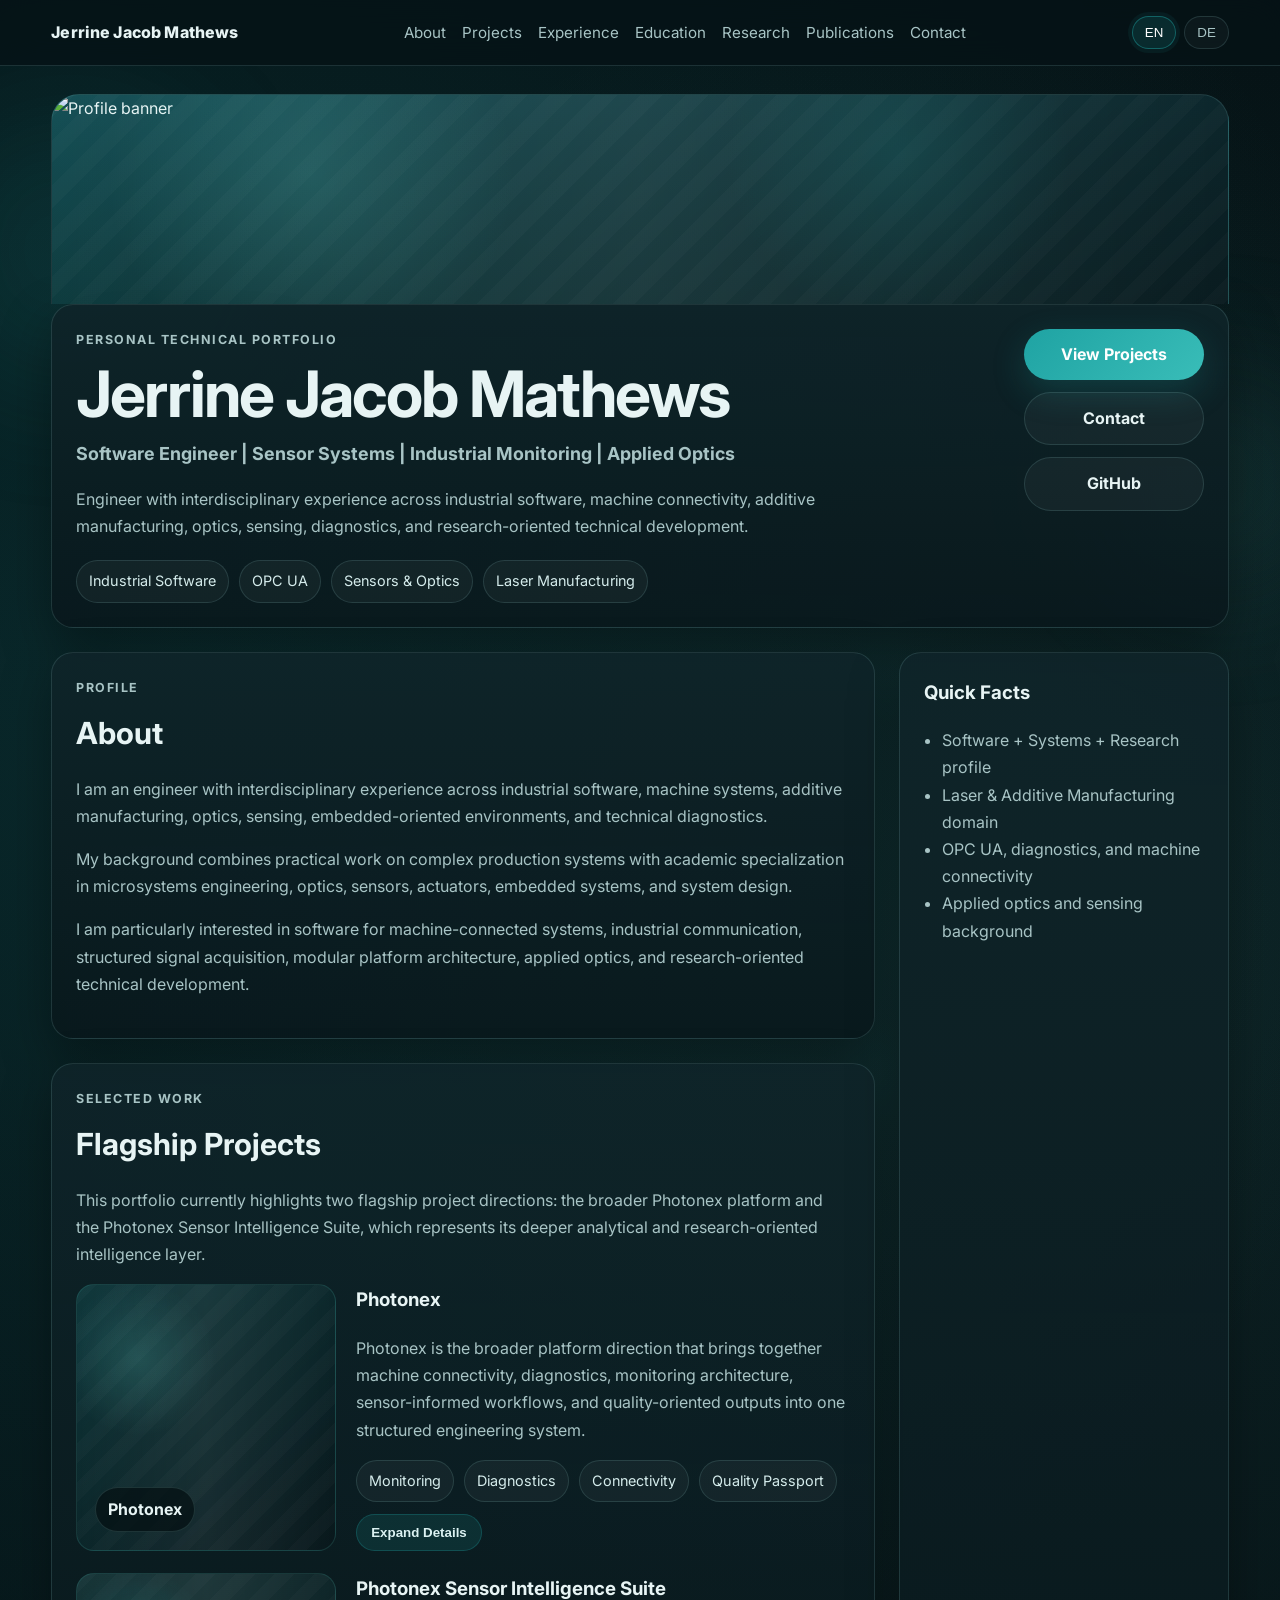
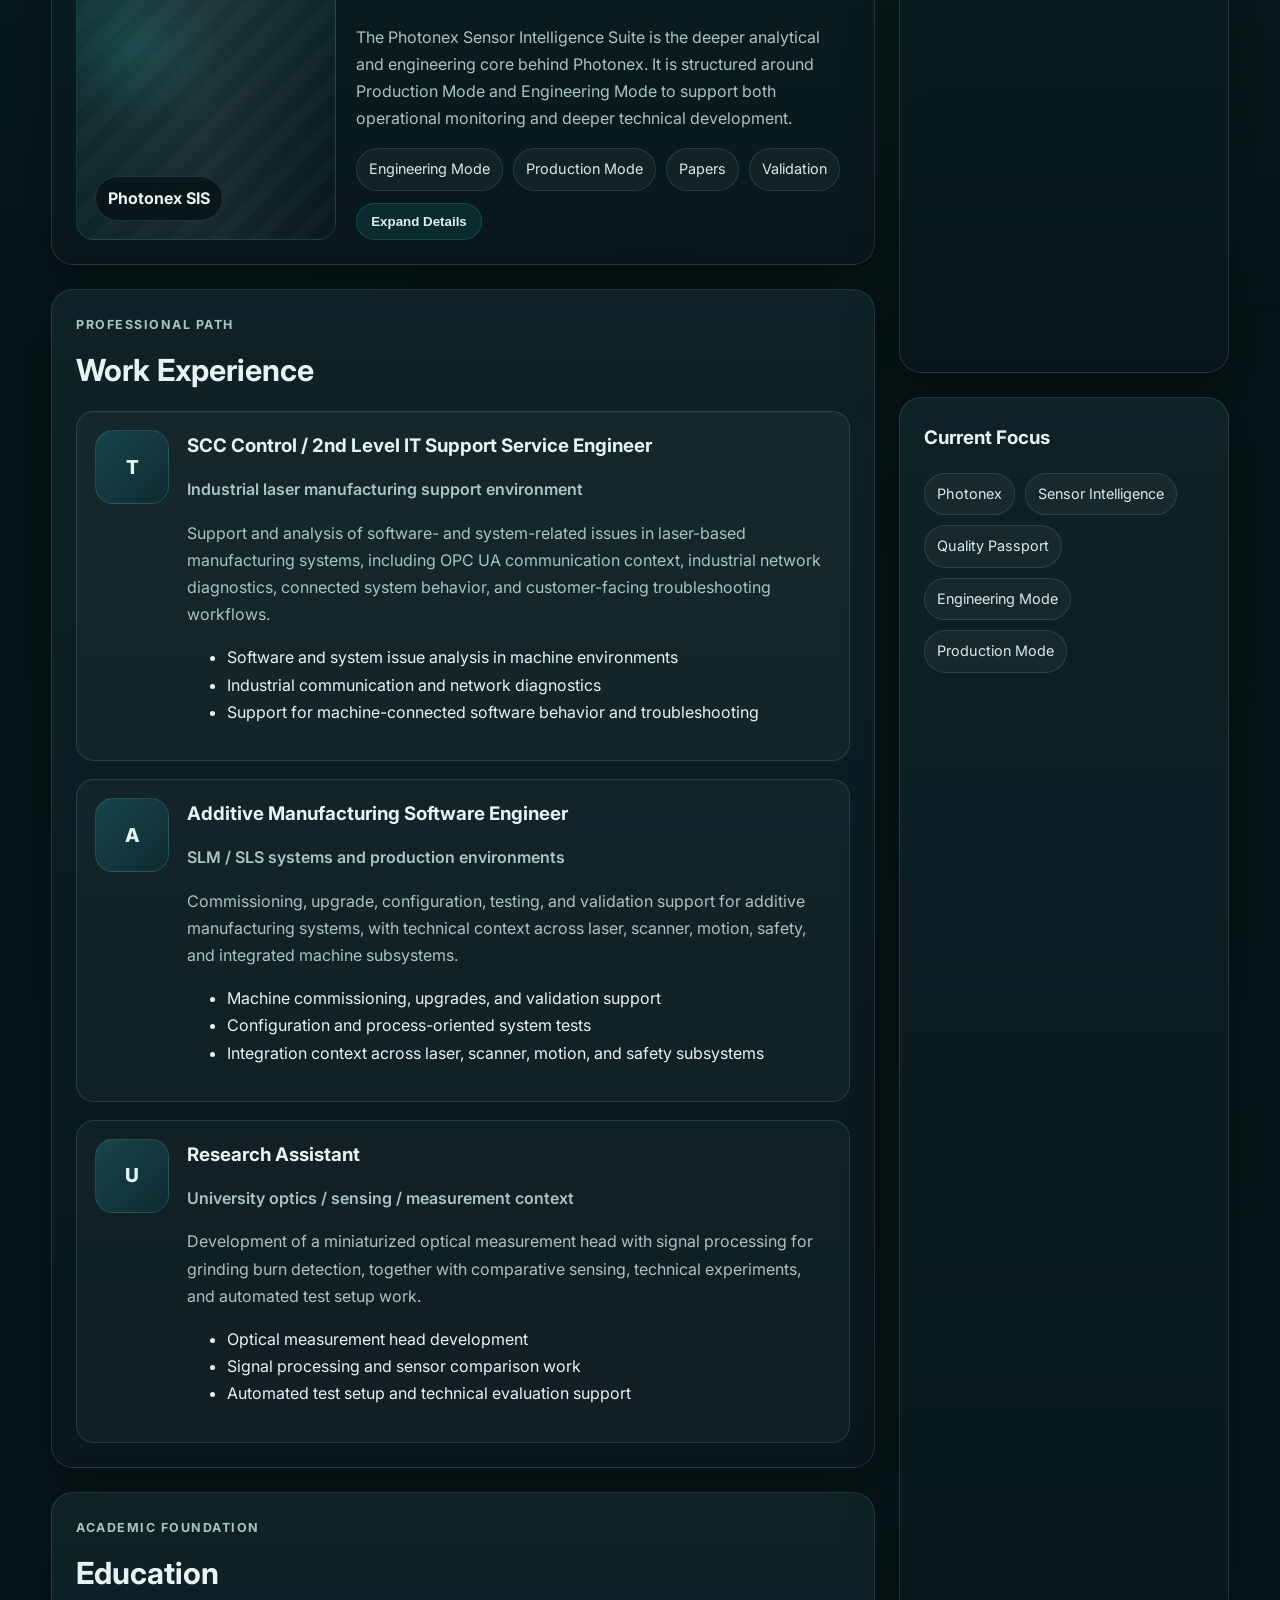
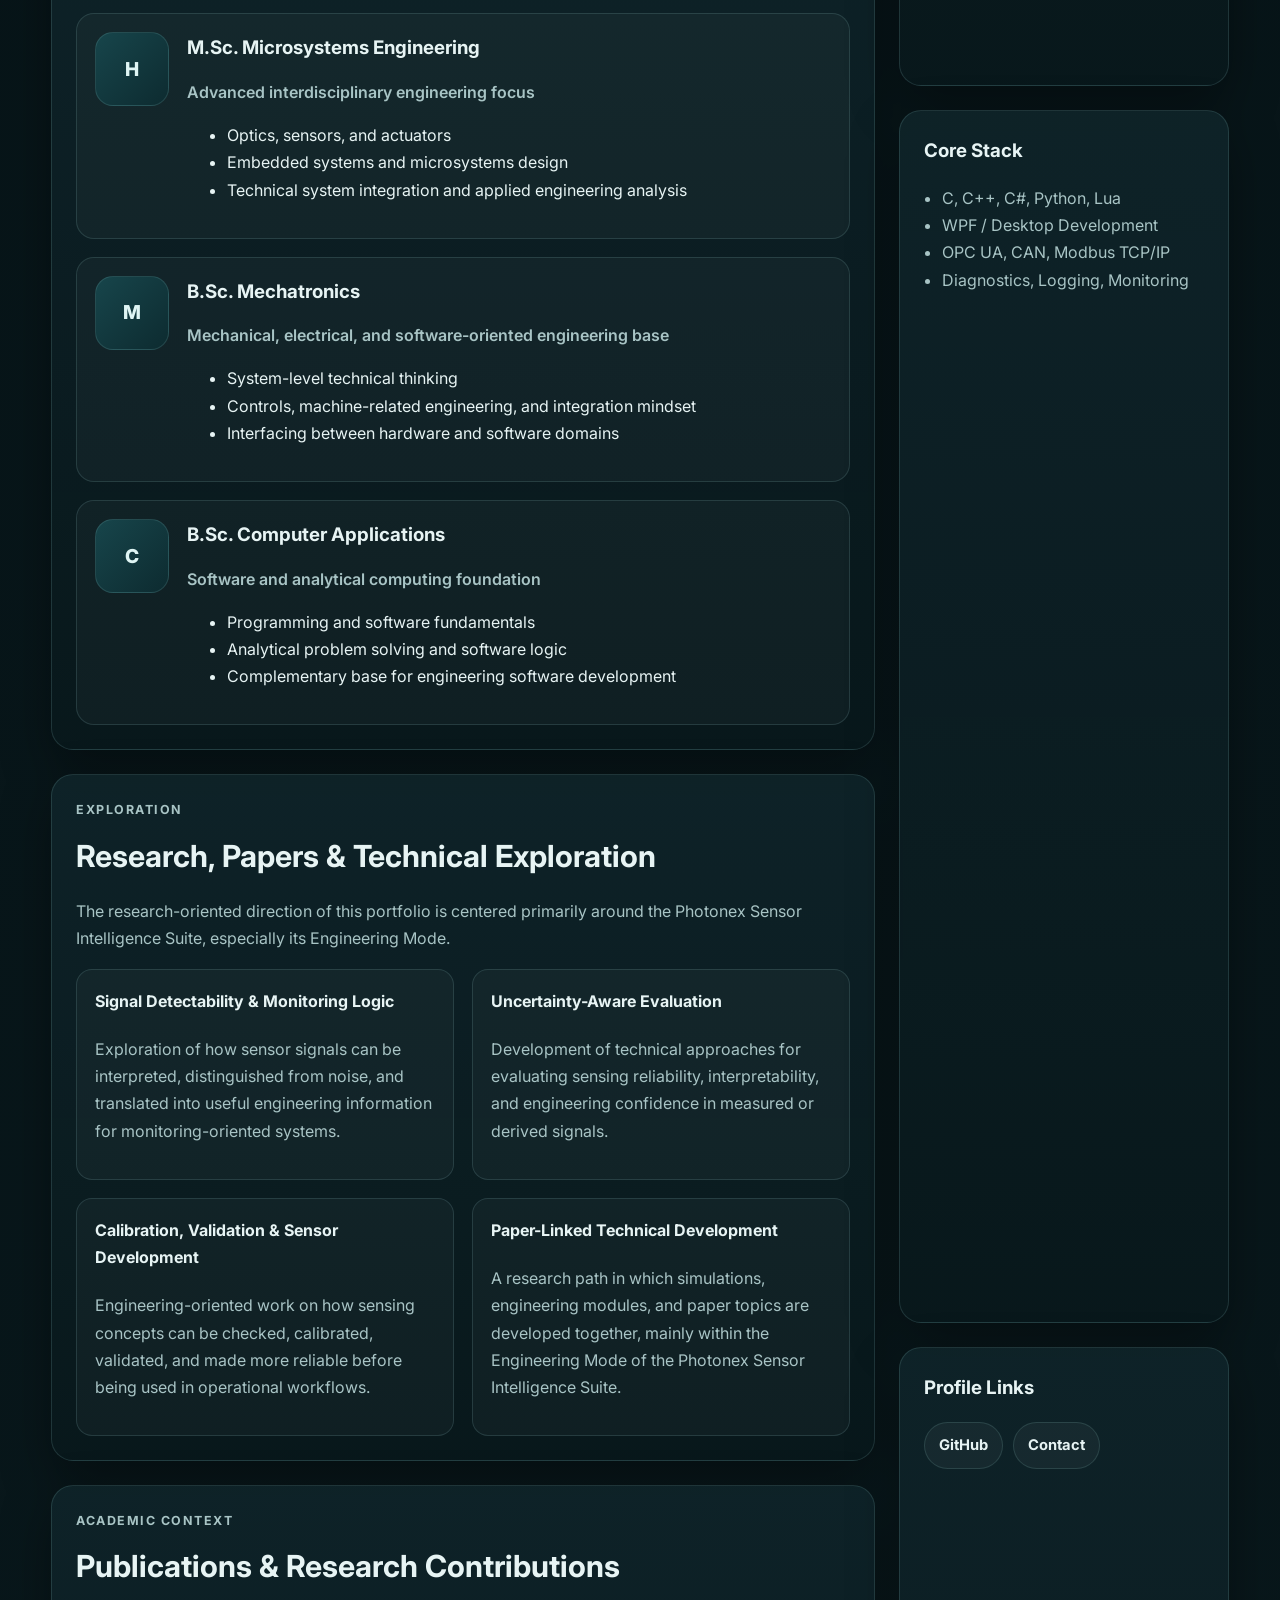
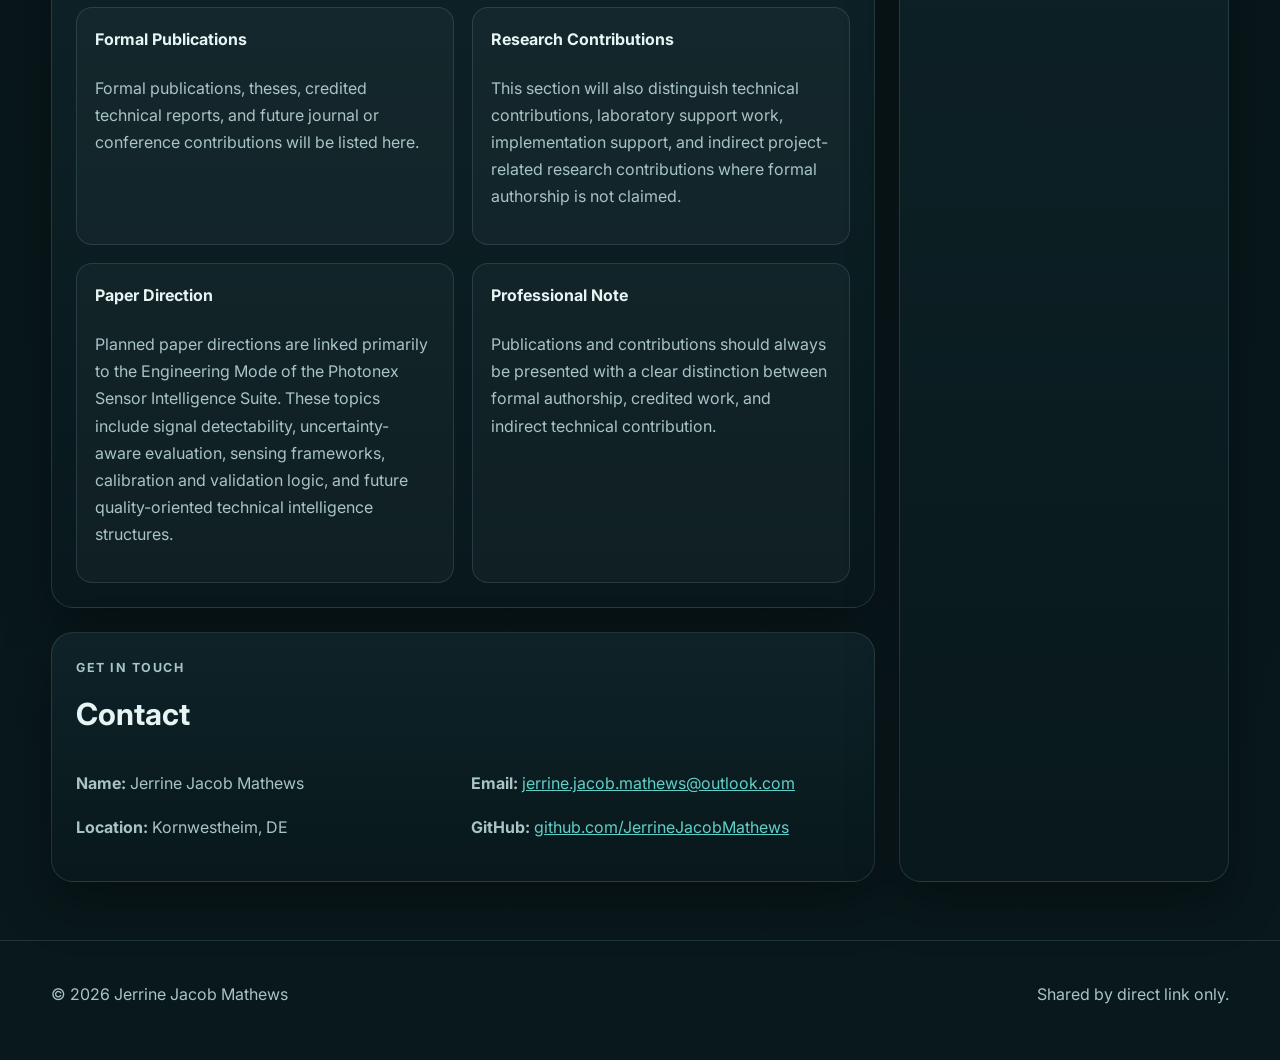
==== commit c8bd5913: "Update index.html" ====
--- a/index.html
+++ b/index.html
@@ -47,9 +47,11 @@
   <main id="top" class="page-shell">
     <section class="profile-header container reveal">
       <div class="profile-banner">
+        <img src="assets/images/banner.jpg" alt="Profile banner" class="profile-banner-img" />
         <div class="profile-banner-overlay"></div>
+
         <div class="profile-photo-wrap">
-          <div class="profile-photo placeholder-photo">JM</div>
+          <img src="assets/images/profile.jpg" alt="Jerrine Jacob Mathews" class="profile-photo" />
         </div>
       </div>
 
@@ -485,6 +487,6 @@
     </div>
   </footer>
 
-  <script src="assets/js/main.js?v=5"></script>
+  <script src="assets/js/main.js?v=6"></script>
 </body>
 </html>
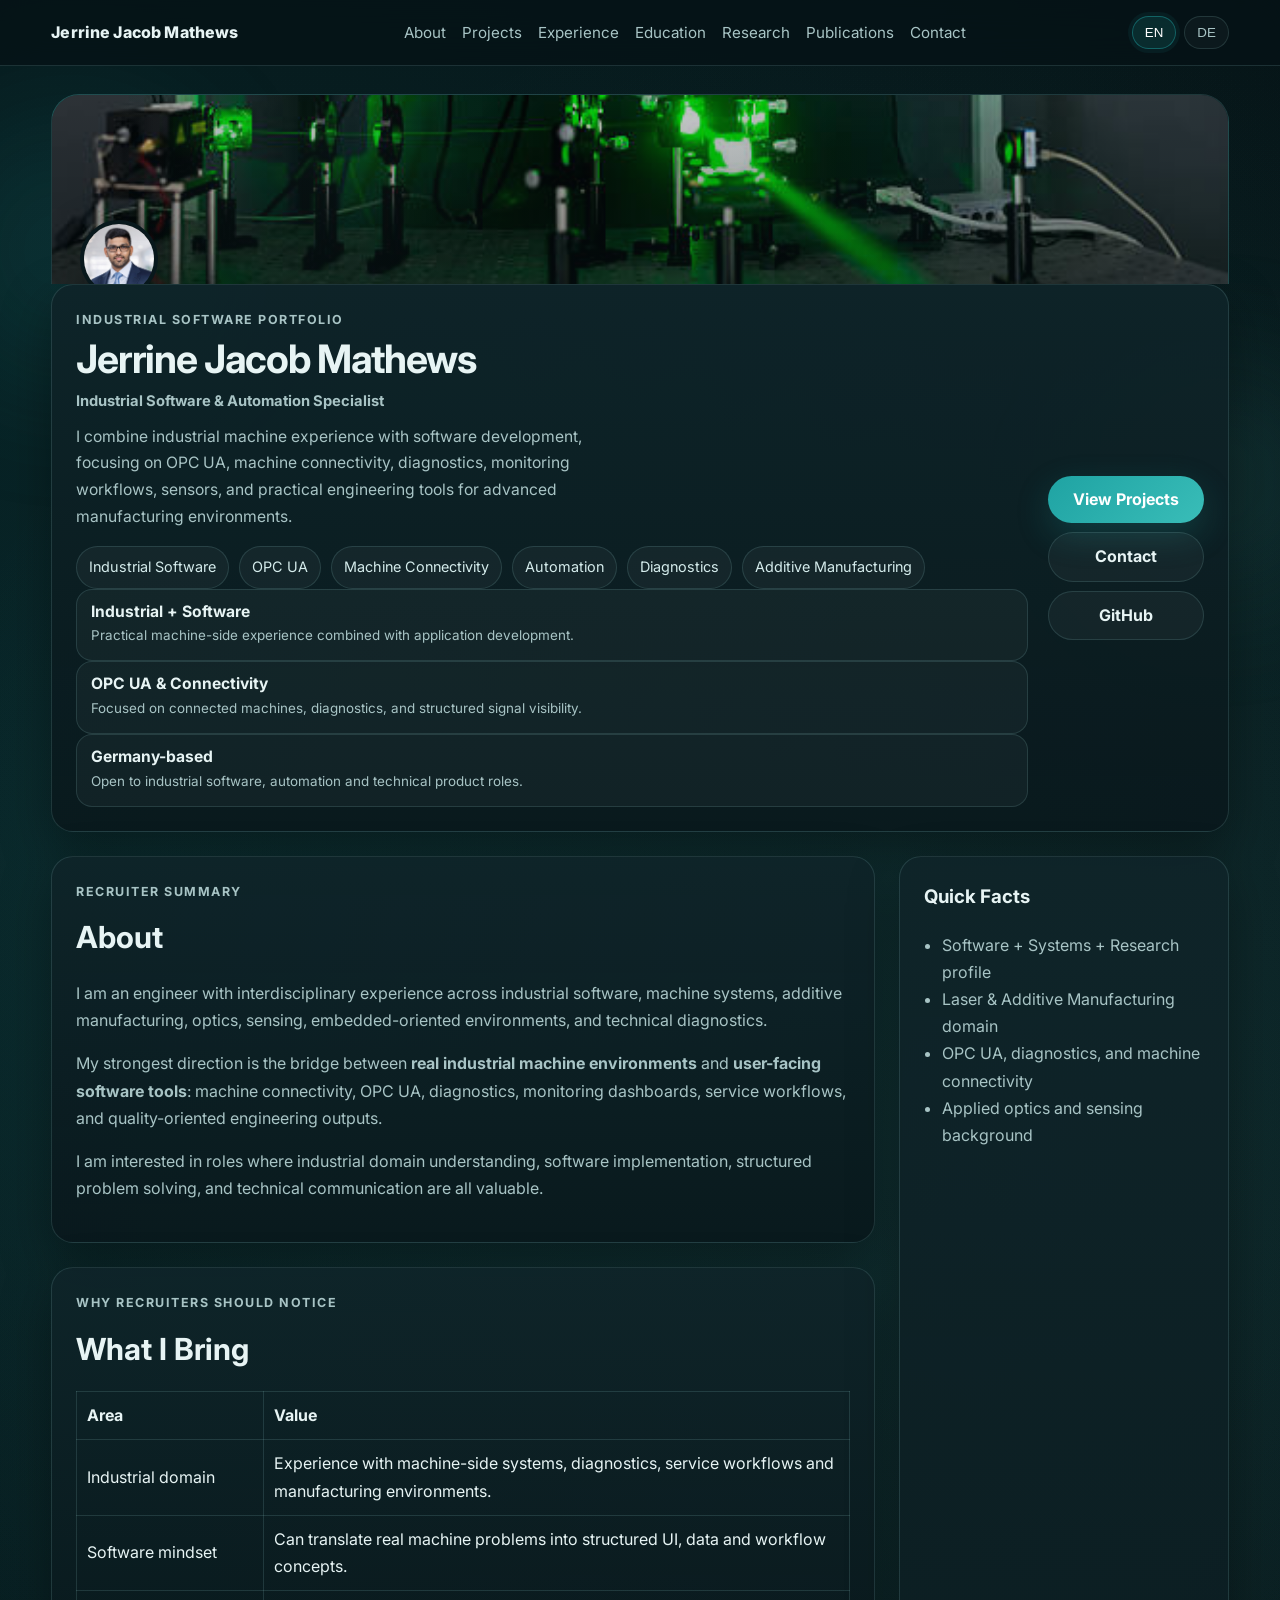
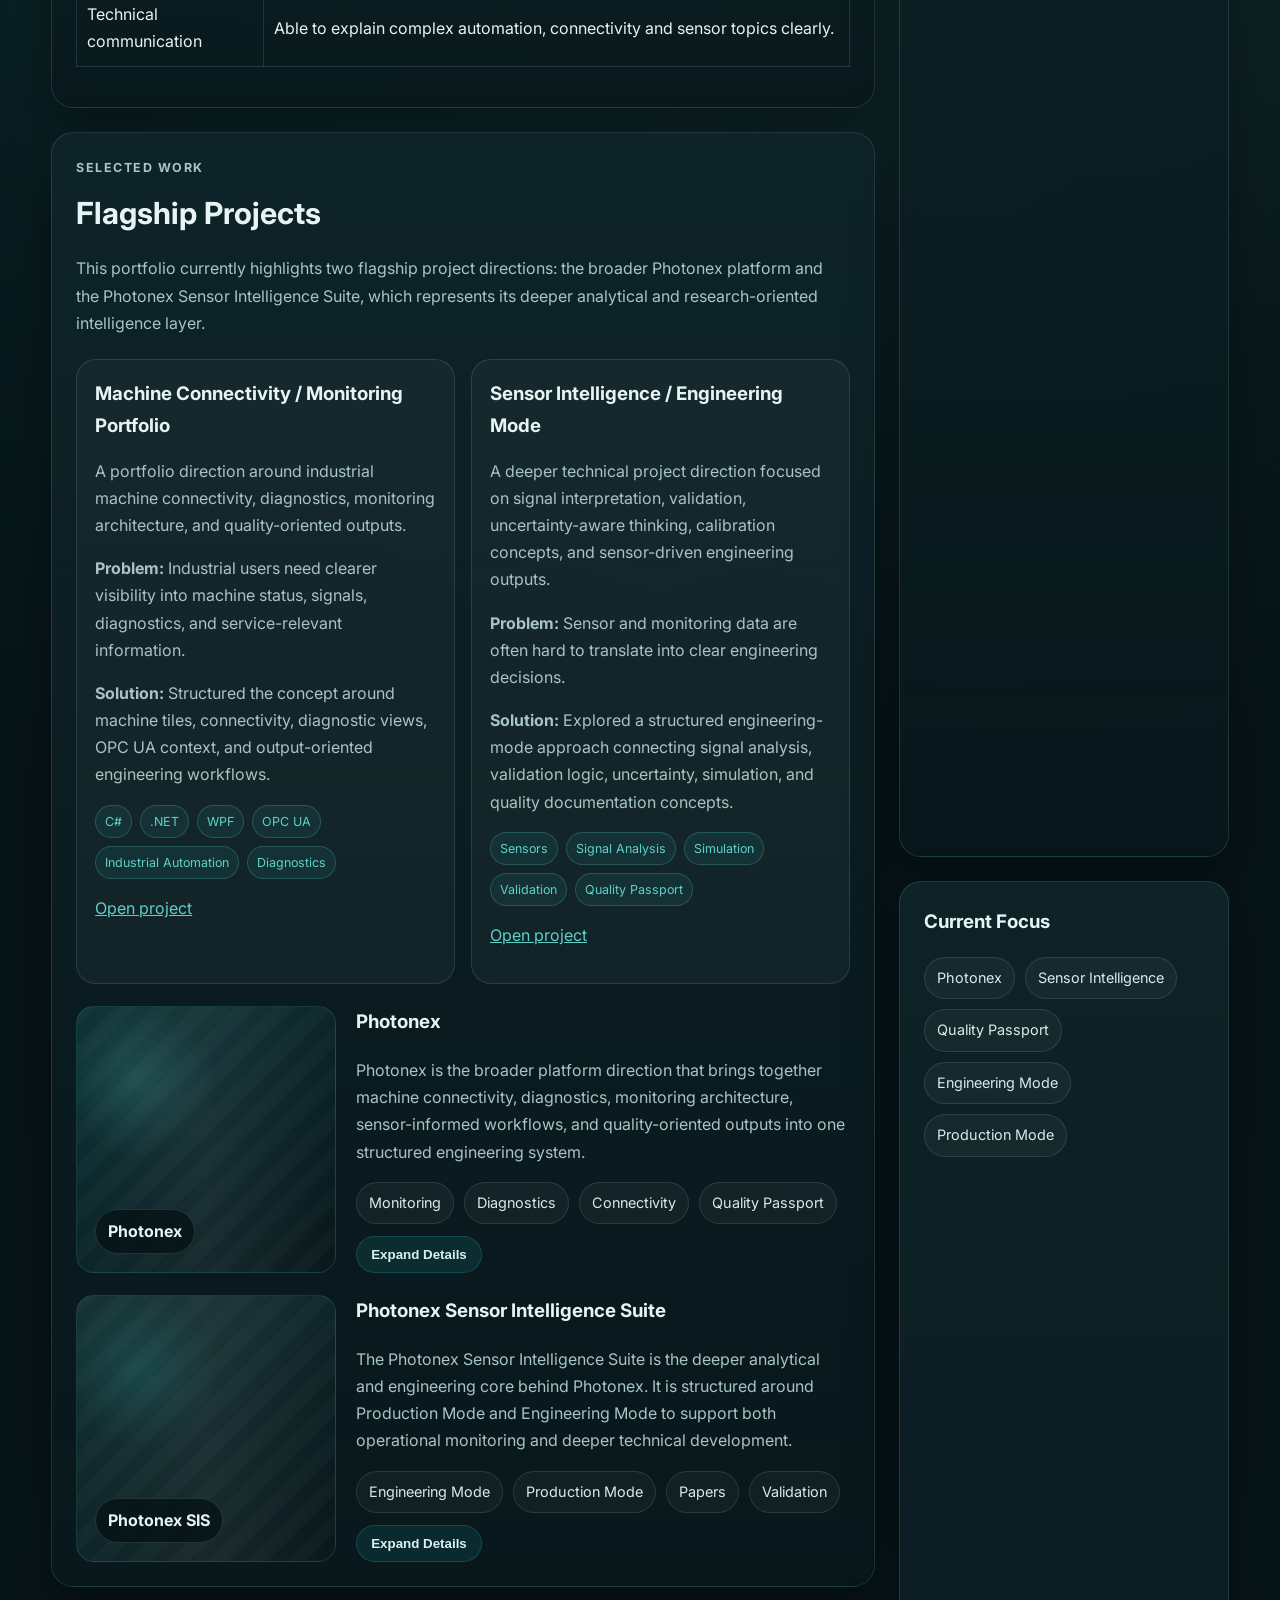
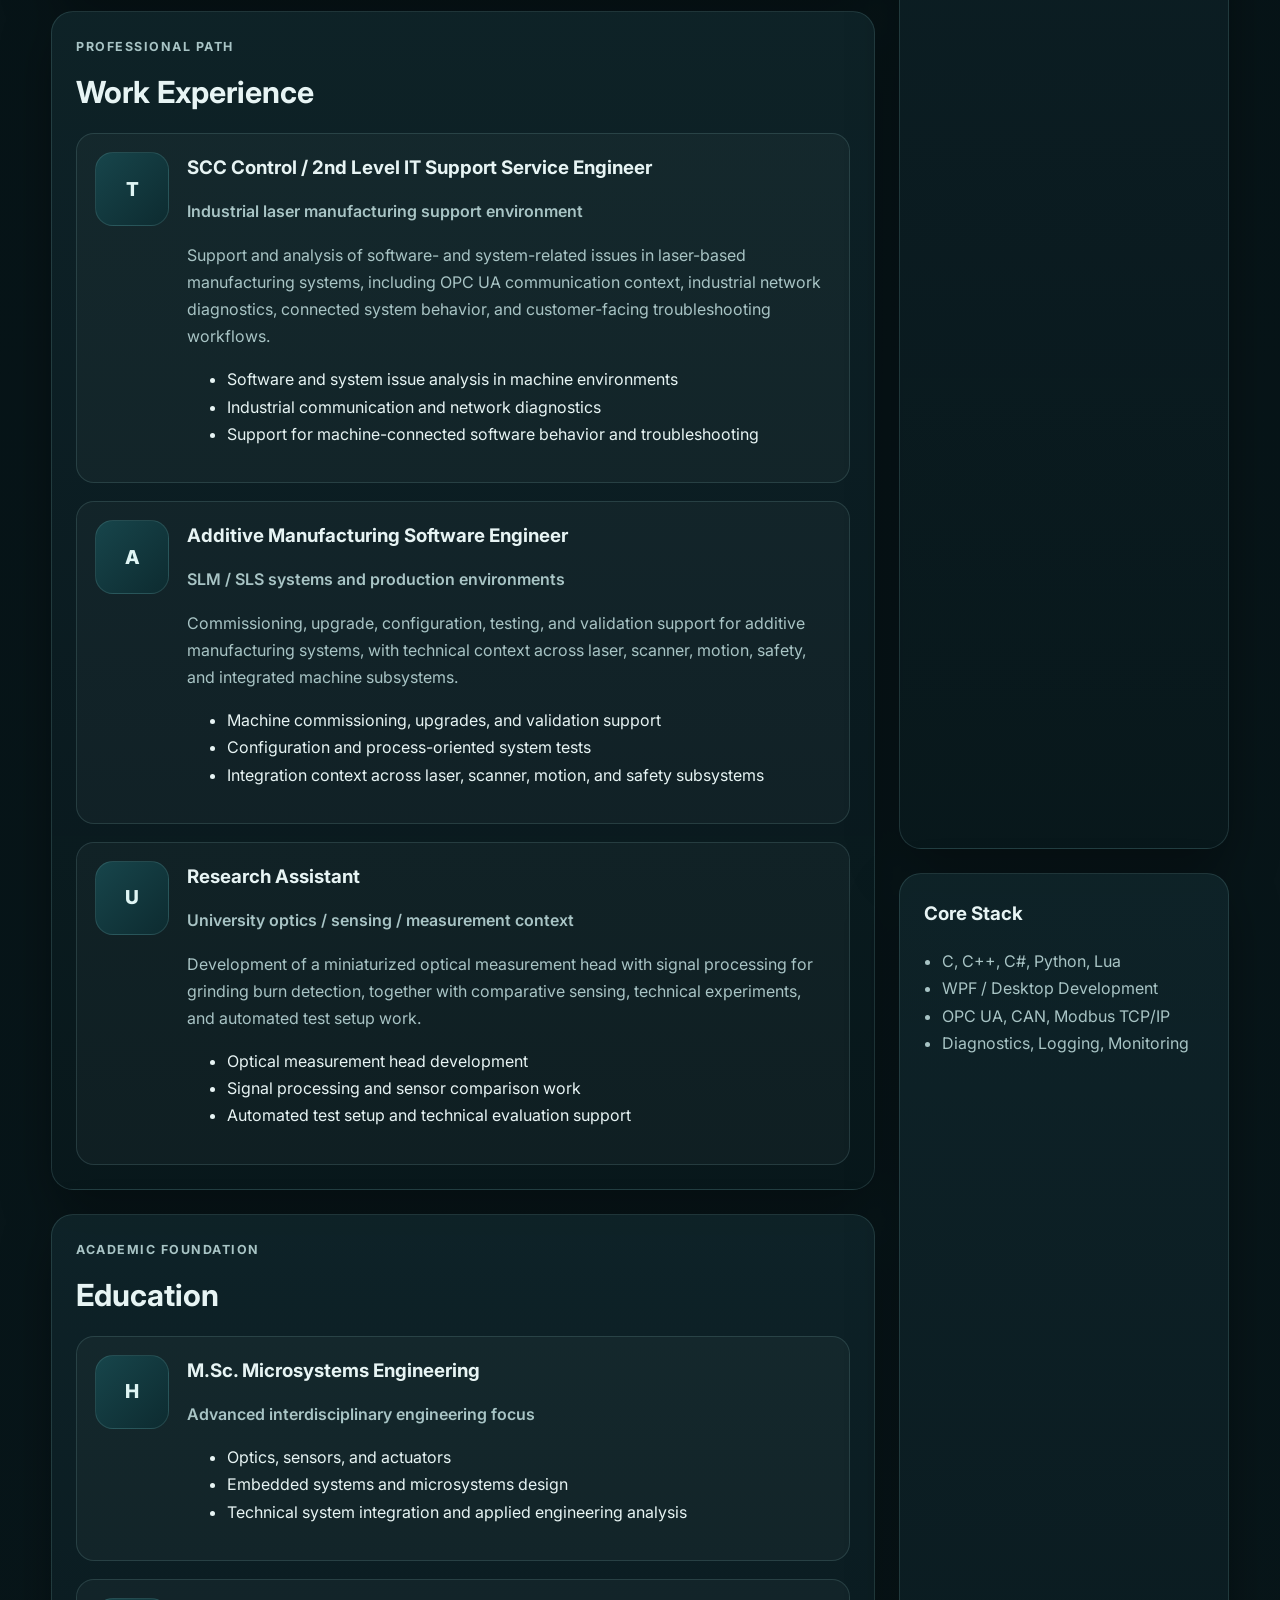
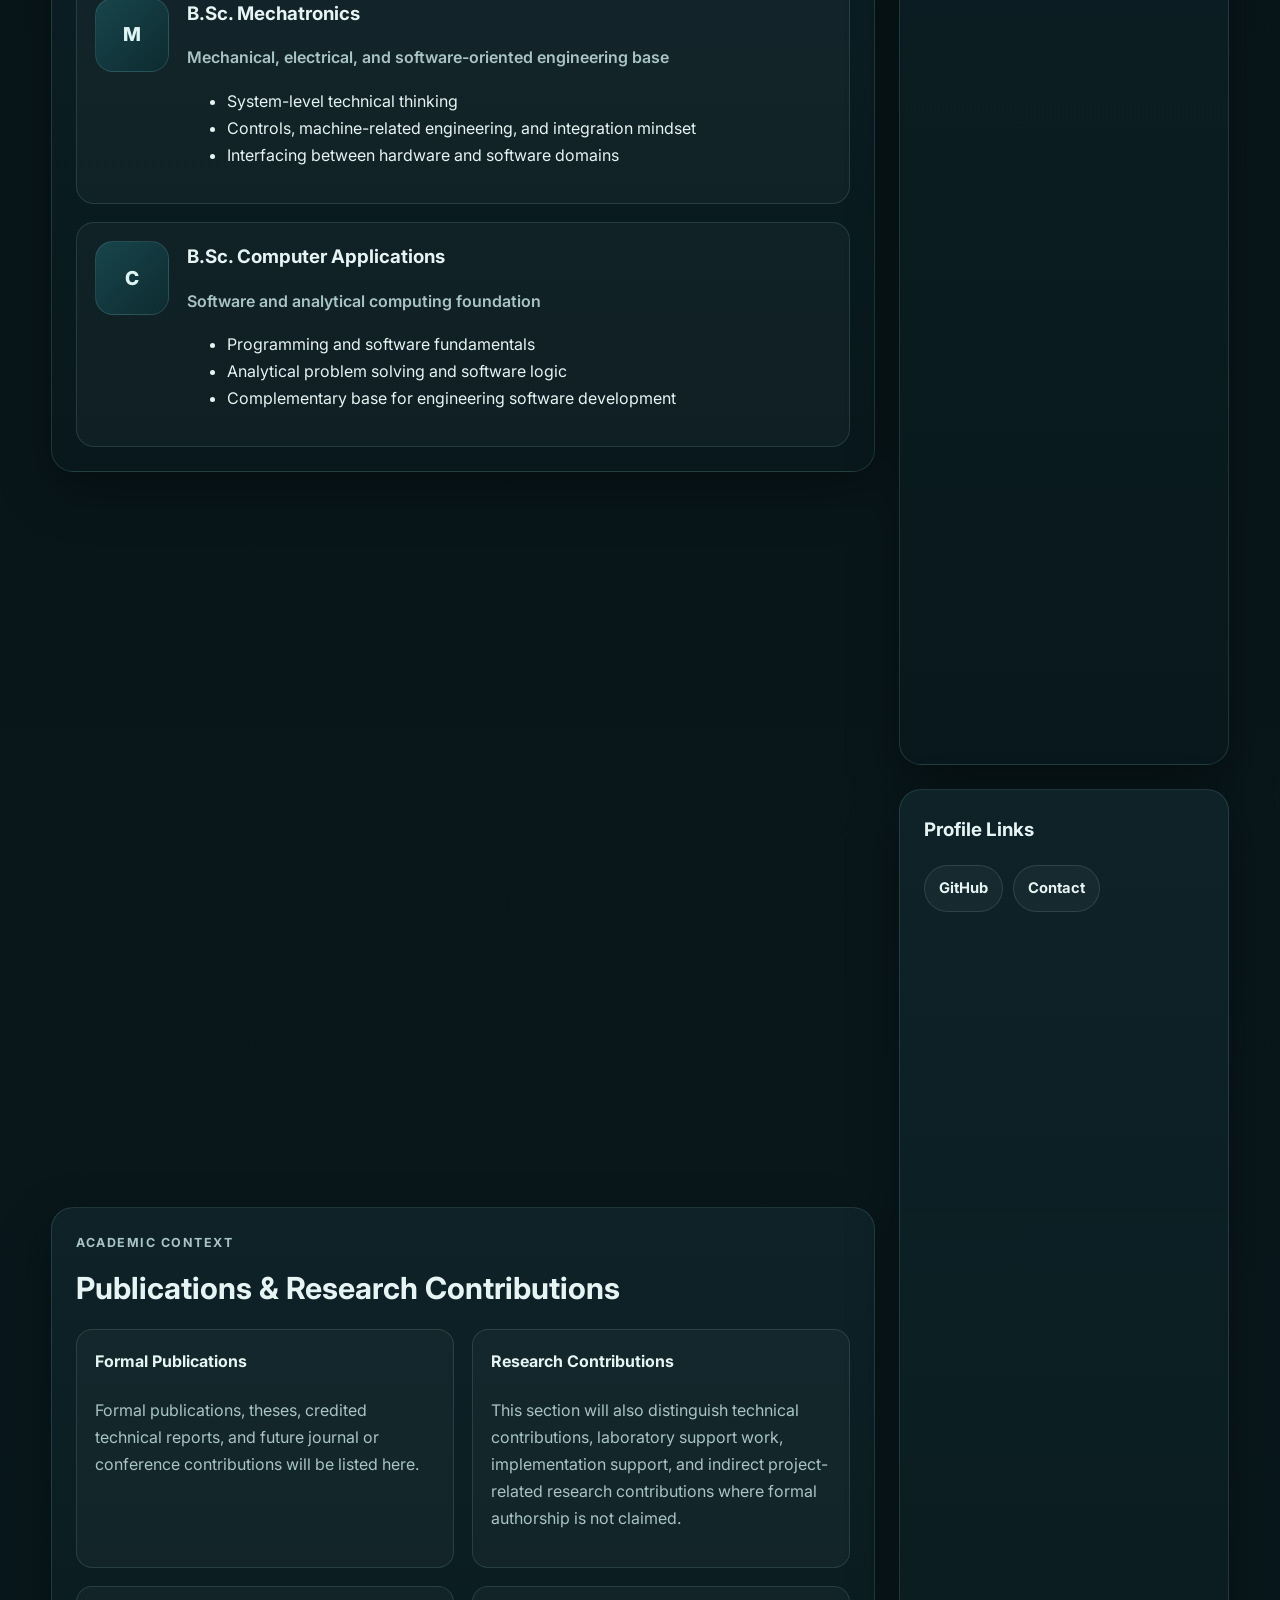
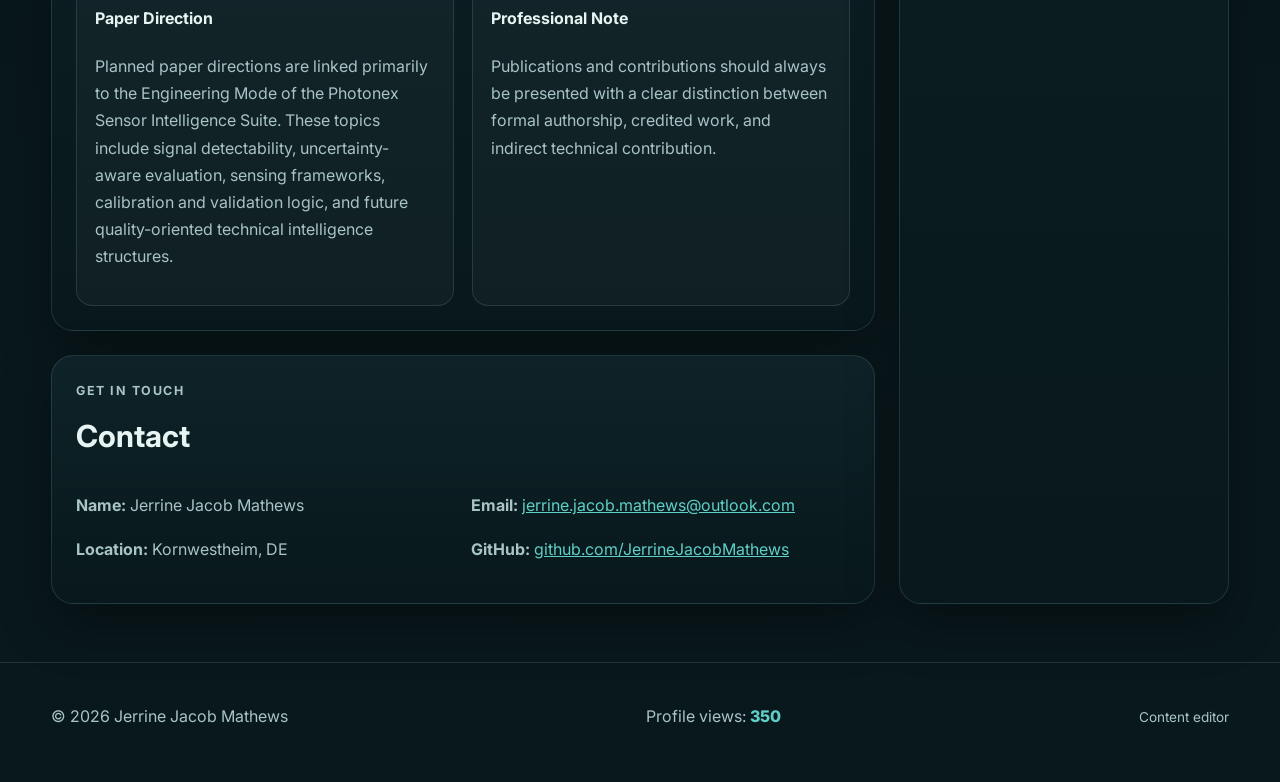
==== commit ff6a4ed6: "Add CMS editor and visitor counter" ====
--- a/index.html
+++ b/index.html
@@ -5,8 +5,9 @@
   <meta name="viewport" content="width=device-width, initial-scale=1.0" />
   <title>Jerrine Jacob Mathews | Portfolio</title>
 
-  <meta name="robots" content="noindex, nofollow" />
-  <meta name="googlebot" content="noindex, nofollow" />
+  <meta name="robots" content="index, follow" />
+  <meta name="googlebot" content="index, follow" />
+  <meta name="description" content="Portfolio of Jerrine Jacob Mathews: industrial software, automation, OPC UA, machine connectivity, sensors, diagnostics and applied engineering projects." />
 
   <link rel="preconnect" href="https://fonts.googleapis.com">
   <link rel="preconnect" href="https://fonts.gstatic.com" crossorigin>
@@ -67,12 +68,14 @@
               Engineer with interdisciplinary experience across industrial software, machine connectivity, additive manufacturing, optics, sensing, diagnostics, and research-oriented technical development.
             </p>
 
-            <div class="hero-tags">
+            <div class="hero-tags" id="hero-tags">
               <span class="tag" data-i18n="hero.tag1">Industrial Software</span>
               <span class="tag" data-i18n="hero.tag2">OPC UA</span>
               <span class="tag" data-i18n="hero.tag3">Sensors & Optics</span>
               <span class="tag" data-i18n="hero.tag4">Laser Manufacturing</span>
             </div>
+
+            <div id="recruiter-strip" class="recruiter-strip" aria-label="Recruiter summary"></div>
           </div>
 
           <div class="profile-actions">
@@ -104,6 +107,8 @@
           </div>
         </section>
 
+        <section id="cms-rich-sections" class="dashboard-section reveal" hidden></section>
+
         <section id="projects" class="dashboard-section reveal">
           <div class="glass-card">
             <div class="section-head">
@@ -113,6 +118,8 @@
                 This portfolio currently highlights two flagship project directions: the broader Photonex platform and the Photonex Sensor Intelligence Suite, which represents its deeper analytical and research-oriented intelligence layer.
               </p>
             </div>
+
+            <div id="cms-projects" class="cms-project-list"></div>
 
             <div class="expandable-project">
               <div class="project-top">
@@ -483,10 +490,12 @@
   <footer class="site-footer">
     <div class="container footer-inner">
       <p>© <span id="year"></span> Jerrine Jacob Mathews</p>
-      <p data-i18n="footer.note">Shared by direct link only.</p>
+      <p class="visitor-counter">Profile views: <span id="visitor-count">350</span></p>
+      <p><a class="footer-admin-link" href="admin/">Content editor</a></p>
     </div>
   </footer>
 
-  <script src="assets/js/main.js?v=6"></script>
+  <script src="assets/js/main.js?v=7"></script>
+  <script src="assets/js/visitor-counter.js?v=1"></script>
 </body>
 </html>
--- a/assets/css/style.css
+++ b/assets/css/style.css
@@ -164,68 +164,54 @@
 }
 
 .profile-banner {
-  height: 210px;
+  height: 190px;
   border-radius: 28px 28px 0 0;
   position: relative;
   overflow: hidden;
-  background:
-    linear-gradient(135deg, rgba(31,163,163,0.28), rgba(9,27,31,0.78)),
-    linear-gradient(180deg, #12313a, #0a1c20);
   border: 1px solid var(--line);
   border-bottom: none;
-}
-
-.profile-banner::before {
-  content: "";
-  position: absolute;
-  inset: 0;
-  background:
-    linear-gradient(90deg, transparent, rgba(255,255,255,0.06), transparent),
-    repeating-linear-gradient(
-      135deg,
-      rgba(255,255,255,0.018) 0 16px,
-      transparent 16px 32px
-    );
+  background: linear-gradient(135deg, rgba(31,163,163,0.20), rgba(9,27,31,0.78));
+}
+
+.profile-banner-img {
+  width: 100%;
+  height: 100%;
+  object-fit: cover;
+  display: block;
 }
 
 .profile-banner-overlay {
   position: absolute;
   inset: 0;
   background:
-    radial-gradient(circle at 22% 38%, rgba(95,208,200,0.16), transparent 22%),
-    radial-gradient(circle at 72% 28%, rgba(31,163,163,0.14), transparent 20%);
+    linear-gradient(180deg, rgba(6,19,22,0.22), rgba(6,19,22,0.50)),
+    radial-gradient(circle at 22% 38%, rgba(95,208,200,0.08), transparent 22%),
+    radial-gradient(circle at 72% 28%, rgba(31,163,163,0.08), transparent 20%);
 }
 
 .profile-photo-wrap {
   position: absolute;
-  left: 34px;
-  bottom: -58px;
-  z-index: 2;
+  left: 28px;
+  bottom: -22px;
+  z-index: 3;
 }
 
 .profile-photo {
-  width: 116px;
-  height: 116px;
+  width: 78px;
+  height: 78px;
   border-radius: 999px;
-  border: 5px solid #08181c;
+  border: 4px solid #08181c;
   box-shadow: var(--shadow);
   object-fit: cover;
-}
-
-.placeholder-photo {
-  display: flex;
-  align-items: center;
-  justify-content: center;
-  background: linear-gradient(135deg, var(--primary), var(--primary-2));
-  color: white;
-  font-size: 2rem;
-  font-weight: 800;
+  background: #0b1f24;
 }
 
 .profile-header-card {
   margin-top: 0;
   border-top-left-radius: 0;
-  padding-top: 72px;
+  padding-top: 52px;
+  padding-left: 24px;
+  padding-right: 24px;
 }
 
 .glass-card {
@@ -244,10 +230,11 @@
 }
 
 .profile-header-main {
-  display: flex;
-  justify-content: space-between;
-  gap: 28px;
-  align-items: flex-start;
+  display: grid;
+  grid-template-columns: minmax(0, 1fr) 156px;
+  gap: 20px;
+  align-items: center;
+  padding-left: 0;
 }
 
 .section-kicker {
@@ -259,24 +246,29 @@
   font-weight: 700;
 }
 
+.profile-header-card .section-kicker {
+  margin-bottom: 8px;
+}
+
 .profile-header-main h1 {
-  margin: 0 0 12px;
-  font-size: clamp(2.3rem, 5vw, 4rem);
-  line-height: 1.05;
+  margin: 0 0 8px;
+  font-size: clamp(1.6rem, 3.2vw, 2.45rem);
+  line-height: 1.08;
   letter-spacing: -0.03em;
 }
 
 .profile-title {
-  margin: 0 0 16px;
+  margin: 0 0 10px;
   color: #d8efef;
-  font-size: 1.12rem;
+  font-size: 0.92rem;
   font-weight: 700;
 }
 
 .profile-intro {
   color: var(--muted);
-  max-width: 760px;
+  max-width: 560px;
   margin: 0;
+  font-size: 0.98rem;
 }
 
 .hero-tags,
@@ -288,7 +280,8 @@
 }
 
 .hero-tags {
-  margin-top: 20px;
+  margin-top: 16px;
+  margin-bottom: 0;
 }
 
 .tag,
@@ -305,8 +298,9 @@
 .profile-actions {
   display: flex;
   flex-direction: column;
-  gap: 12px;
-  min-width: 180px;
+  gap: 9px;
+  min-width: 0;
+  align-self: center;
 }
 
 .btn {
@@ -314,7 +308,7 @@
   align-items: center;
   justify-content: center;
   border-radius: 999px;
-  padding: 12px 18px;
+  padding: 10px 14px;
   font-weight: 700;
   text-decoration: none;
   transition: transform 0.2s ease, box-shadow 0.2s ease;
@@ -628,21 +622,45 @@
 
 @media (max-width: 640px) {
   .profile-banner {
-    height: 180px;
+    height: 150px;
   }
 
   .profile-photo-wrap {
-    left: 24px;
-    bottom: -48px;
+    left: 18px;
+    bottom: -20px;
   }
 
   .profile-photo {
-    width: 96px;
-    height: 96px;
+    width: 64px;
+    height: 64px;
   }
 
   .profile-header-card {
-    padding-top: 58px;
+    padding-top: 44px;
+    padding-left: 16px;
+    padding-right: 16px;
+  }
+
+  .profile-header-main {
+    grid-template-columns: 1fr;
+    gap: 16px;
+    align-items: start;
+  }
+
+  .profile-header-main h1 {
+    font-size: 2rem;
+  }
+
+  .profile-title {
+    font-size: 0.9rem;
+  }
+
+  .profile-intro {
+    font-size: 0.95rem;
+  }
+
+  .hero-tags {
+    margin-top: 14px;
   }
 
   .btn {
@@ -654,3 +672,104 @@
     grid-template-columns: 1fr;
   }
 }
+just think overall . can more improvements be brought? or is it enough. you can also check the page live if needed. tell suggestions.  
+Also if you are suggesting something from web, check it. 
+Don't rewrite code yet. just think overall.
+
+/* Recruiter/CMS additions */
+.recruiter-strip {
+  display: grid;
+  grid-template-columns: repeat(3, minmax(0, 1fr));
+  gap: 10px;
+  margin-top: 18px;
+}
+.recruiter-stat {
+  border: 1px solid var(--line);
+  border-radius: 16px;
+  background: rgba(255,255,255,0.035);
+  padding: 12px 14px;
+}
+.recruiter-stat strong {
+  display: block;
+  color: var(--text);
+  font-size: 0.98rem;
+  line-height: 1.25;
+}
+.recruiter-stat span {
+  color: var(--muted);
+  font-size: 0.84rem;
+}
+.cms-project-list {
+  display: grid;
+  grid-template-columns: repeat(2, minmax(0, 1fr));
+  gap: 16px;
+  margin: 22px 0;
+}
+.cms-project-card {
+  border: 1px solid var(--line);
+  border-radius: 20px;
+  background: rgba(255,255,255,0.035);
+  overflow: hidden;
+}
+.cms-project-card img {
+  width: 100%;
+  height: 170px;
+  object-fit: cover;
+  display: block;
+  background: rgba(31,163,163,0.08);
+}
+.cms-project-body {
+  padding: 18px;
+}
+.cms-project-body h3 {
+  margin: 0 0 8px;
+}
+.cms-project-meta {
+  display: flex;
+  flex-wrap: wrap;
+  gap: 8px;
+  margin-top: 12px;
+}
+.cms-project-meta span {
+  border: 1px solid rgba(95,208,200,0.24);
+  background: rgba(31,163,163,0.1);
+  border-radius: 999px;
+  padding: 5px 9px;
+  color: var(--primary-2);
+  font-size: 0.78rem;
+}
+.cms-rich-card .rich-content table {
+  width: 100%;
+  border-collapse: collapse;
+  margin: 16px 0;
+}
+.cms-rich-card .rich-content th,
+.cms-rich-card .rich-content td {
+  border: 1px solid var(--line);
+  padding: 10px;
+  text-align: left;
+}
+.cms-rich-card .rich-content img,
+.cms-rich-card .rich-content video,
+.cms-rich-card .rich-content iframe {
+  max-width: 100%;
+  border-radius: 16px;
+  border: 1px solid var(--line);
+}
+.visitor-counter {
+  color: var(--muted);
+}
+.visitor-counter span {
+  color: var(--primary-2);
+  font-weight: 800;
+}
+.footer-admin-link {
+  color: var(--muted);
+  text-decoration: none;
+  font-size: 0.85rem;
+}
+.footer-admin-link:hover { color: var(--primary-2); }
+@media (max-width: 860px) {
+  .recruiter-strip,
+  .cms-project-list { grid-template-columns: 1fr; }
+}
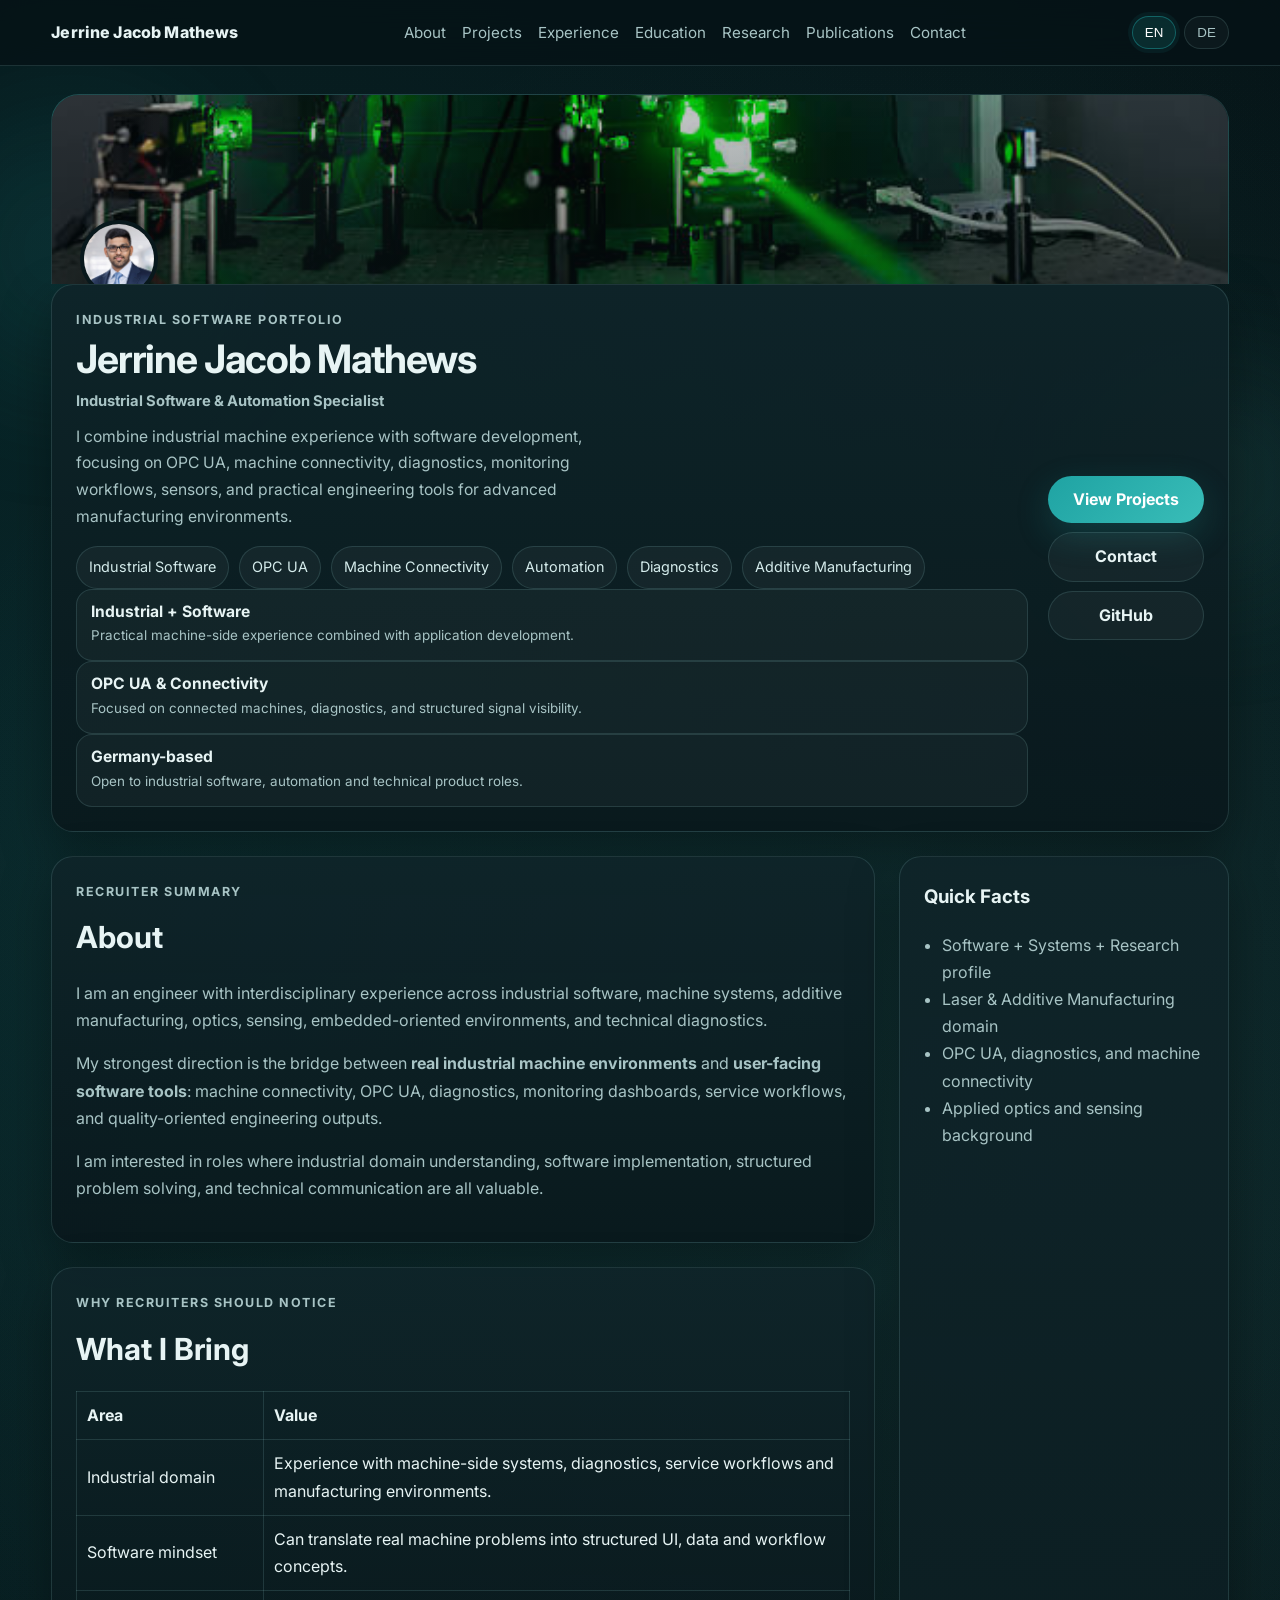
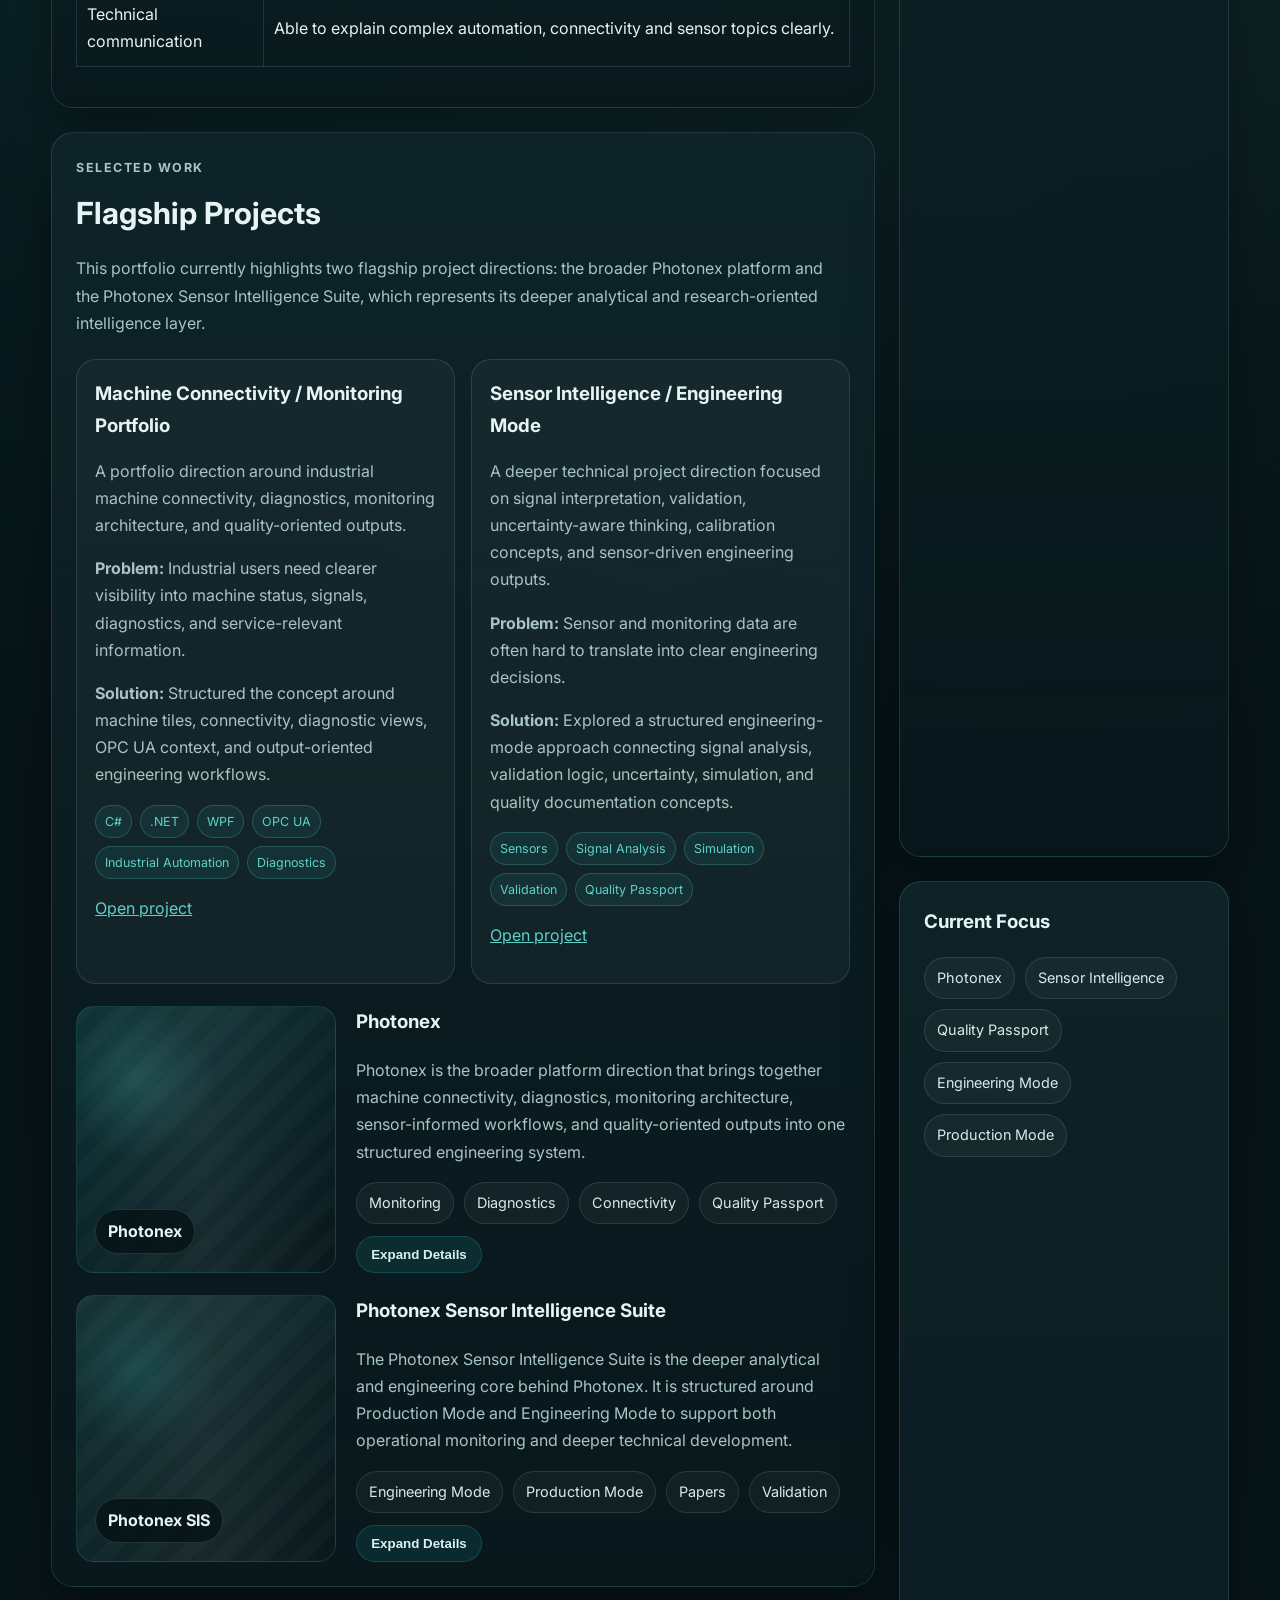
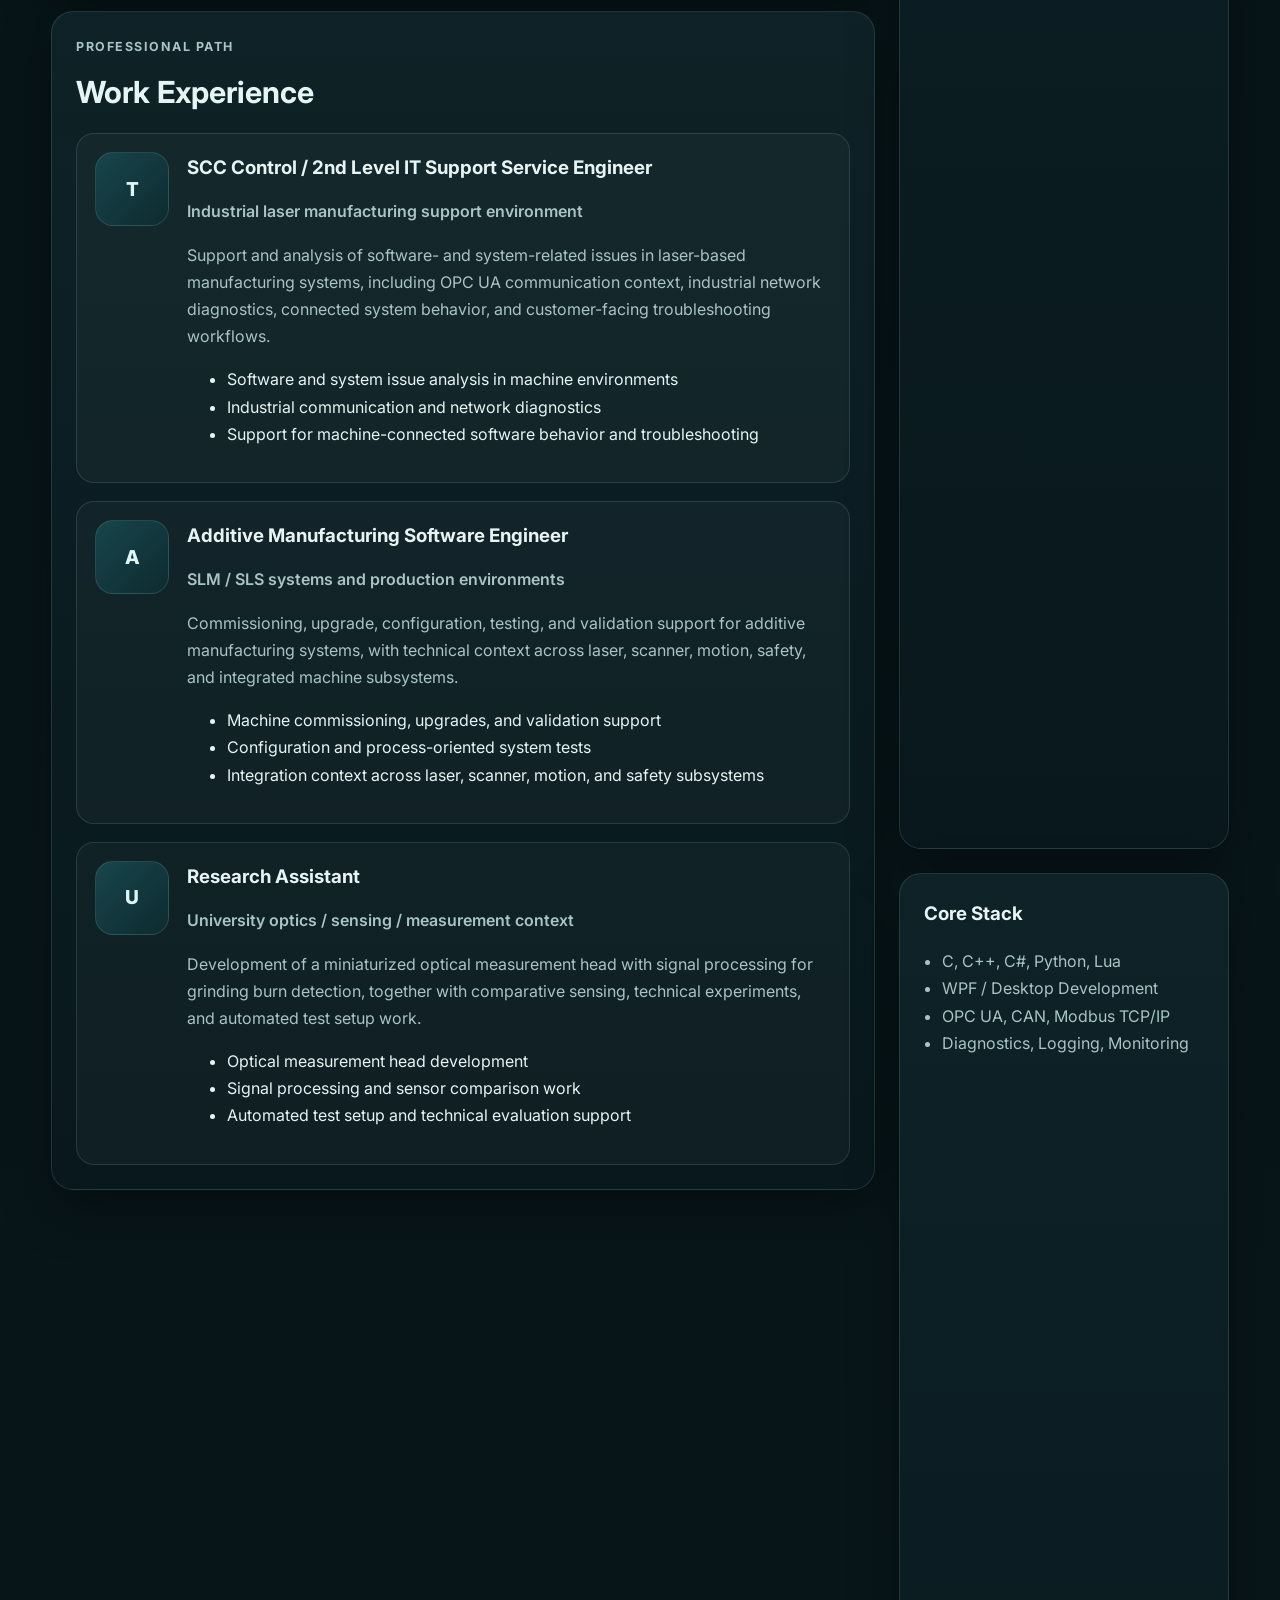
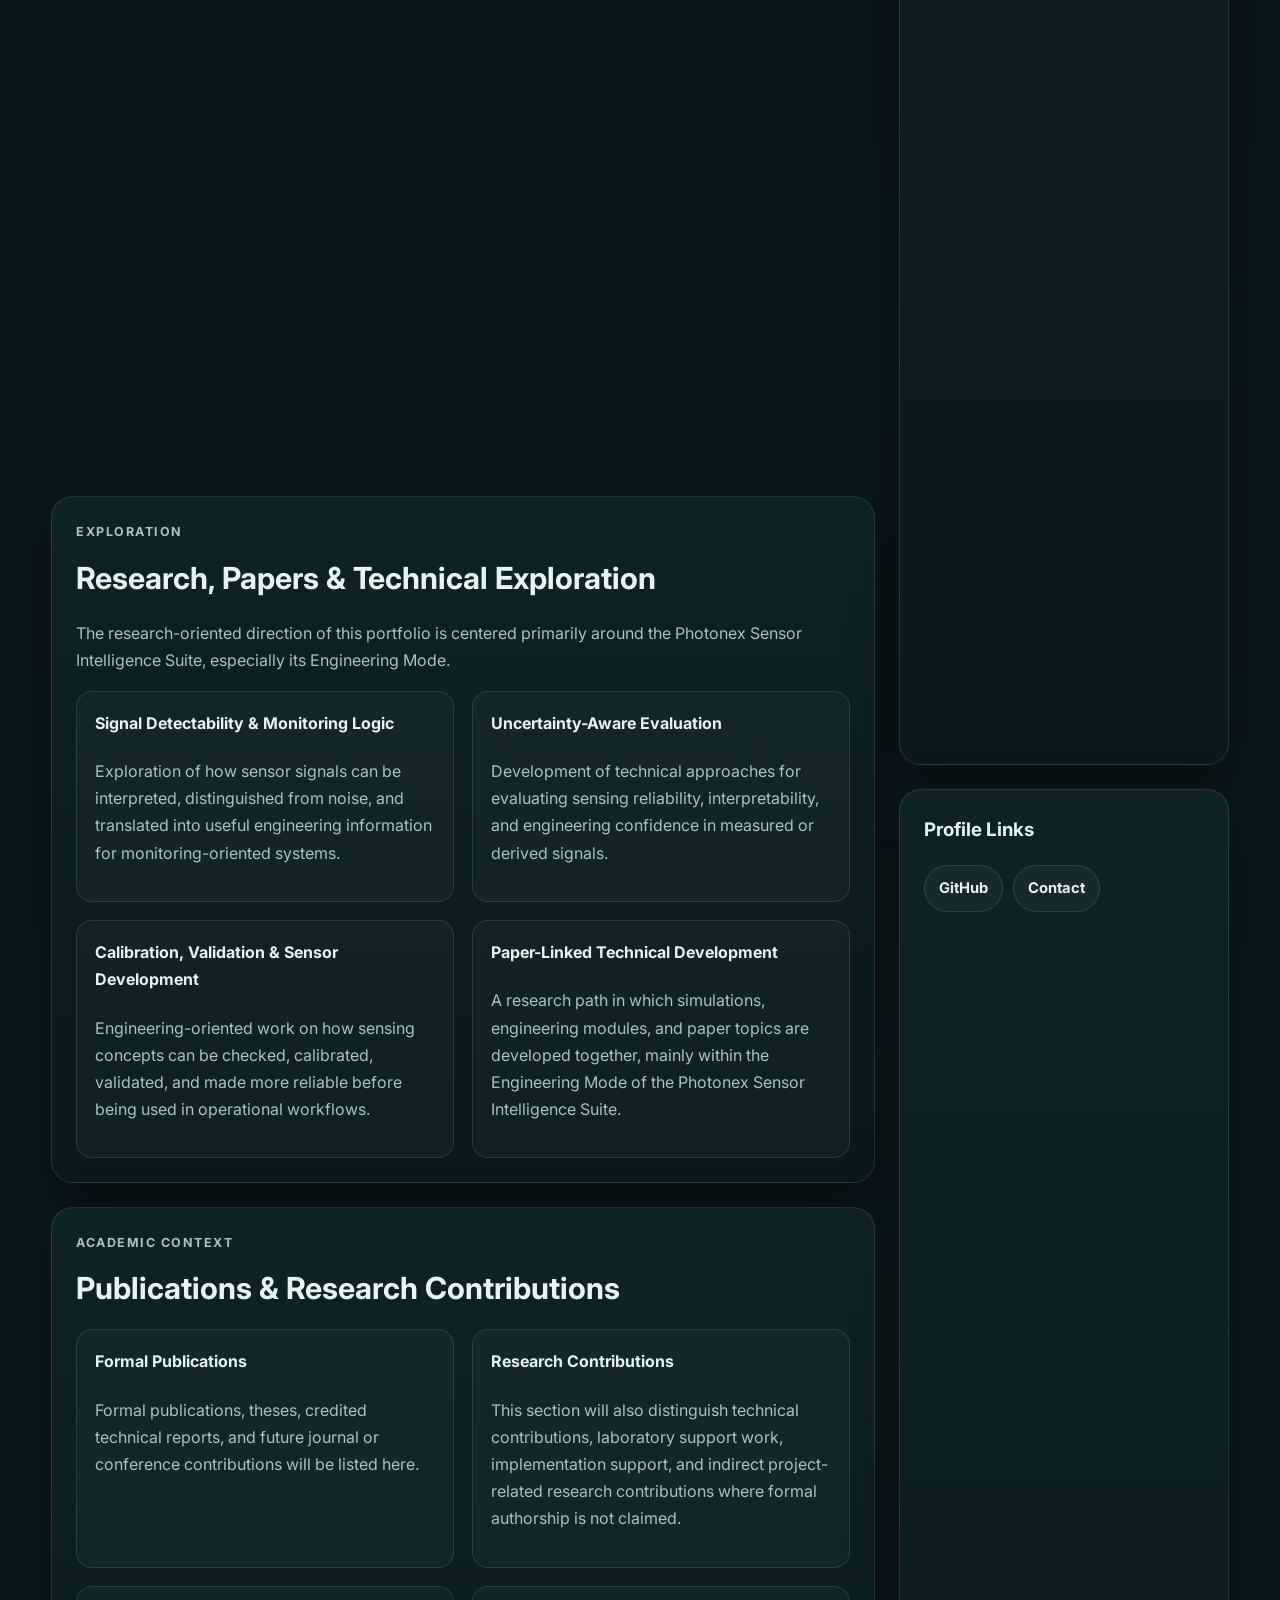
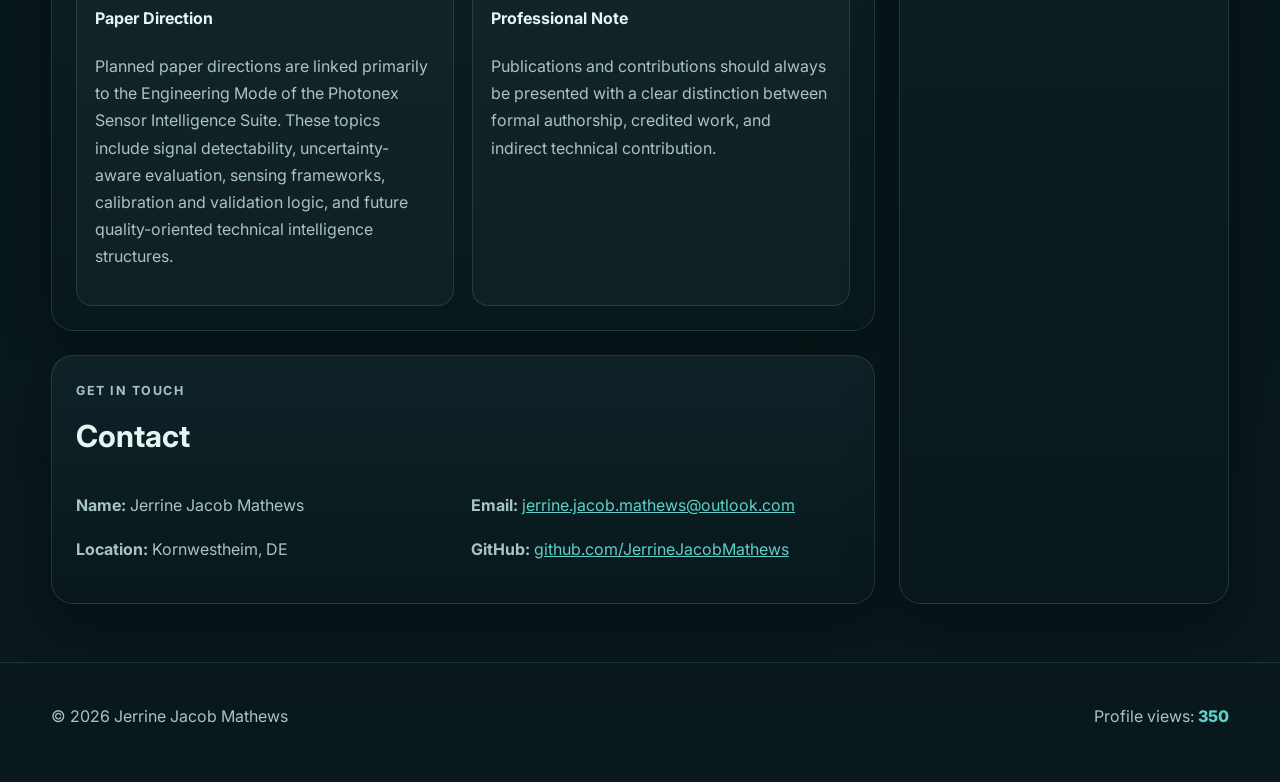
==== commit 85972c4f: "Add files via upload" ====
--- a/index.html
+++ b/index.html
@@ -18,6 +18,15 @@
   <link rel="stylesheet" href="assets/css/style.css" />
 </head>
 <body>
+  <div id="portfolio-loader" class="portfolio-loader" aria-live="polite">
+    <div class="loader-card">
+      <div class="loader-mark">JJM</div>
+      <p class="loader-kicker">Welcome to my technical portfolio</p>
+      <h1>Industrial Software, Automation &amp; Engineering Systems</h1>
+      <p class="loader-text">Preparing selected projects, experience and technical highlights...</p>
+      <div class="loader-bar"><span></span></div>
+    </div>
+  </div>
   <div class="bg-orb orb-1"></div>
   <div class="bg-orb orb-2"></div>
   <div class="bg-grid"></div>
@@ -491,11 +500,10 @@
     <div class="container footer-inner">
       <p>© <span id="year"></span> Jerrine Jacob Mathews</p>
       <p class="visitor-counter">Profile views: <span id="visitor-count">350</span></p>
-      <p><a class="footer-admin-link" href="admin/">Content editor</a></p>
     </div>
   </footer>
 
-  <script src="assets/js/main.js?v=7"></script>
+  <script src="assets/js/main.js?v=8"></script>
   <script src="assets/js/visitor-counter.js?v=1"></script>
 </body>
 </html>
--- a/assets/css/style.css
+++ b/assets/css/style.css
@@ -39,6 +39,98 @@
   color: var(--primary-2);
 }
 
+/* Opening welcome loader */
+.portfolio-loader {
+  position: fixed;
+  inset: 0;
+  z-index: 9999;
+  display: grid;
+  place-items: center;
+  padding: 24px;
+  background:
+    radial-gradient(circle at 20% 20%, rgba(95, 208, 200, 0.18), transparent 28%),
+    radial-gradient(circle at 78% 18%, rgba(31, 163, 163, 0.14), transparent 24%),
+    linear-gradient(135deg, #041013 0%, #071a1f 52%, #061316 100%);
+  color: var(--text);
+  transition: opacity 0.55s ease, visibility 0.55s ease;
+}
+
+.portfolio-loader.is-hidden {
+  opacity: 0;
+  visibility: hidden;
+  pointer-events: none;
+}
+
+.loader-card {
+  width: min(620px, 94vw);
+  padding: 38px;
+  border: 1px solid rgba(133, 189, 190, 0.2);
+  border-radius: 28px;
+  background: linear-gradient(180deg, rgba(15, 36, 41, 0.94), rgba(7, 22, 26, 0.92));
+  box-shadow: 0 28px 80px rgba(0, 0, 0, 0.42);
+  text-align: center;
+}
+
+.loader-mark {
+  width: 72px;
+  height: 72px;
+  margin: 0 auto 22px;
+  display: grid;
+  place-items: center;
+  border-radius: 24px;
+  background: linear-gradient(135deg, rgba(31, 163, 163, 0.95), rgba(95, 208, 200, 0.85));
+  color: #031316;
+  font-weight: 900;
+  letter-spacing: 0.08em;
+  box-shadow: 0 18px 45px rgba(31, 163, 163, 0.26);
+}
+
+.loader-kicker {
+  margin: 0 0 10px;
+  color: var(--primary-2);
+  text-transform: uppercase;
+  letter-spacing: 0.14em;
+  font-size: 0.78rem;
+  font-weight: 800;
+}
+
+.loader-card h1 {
+  margin: 0 0 12px;
+  font-size: clamp(1.5rem, 3vw, 2.25rem);
+  line-height: 1.14;
+}
+
+.loader-text {
+  margin: 0 auto 26px;
+  max-width: 480px;
+  color: var(--muted);
+}
+
+.loader-bar {
+  height: 8px;
+  overflow: hidden;
+  border-radius: 999px;
+  background: rgba(255, 255, 255, 0.08);
+}
+
+.loader-bar span {
+  display: block;
+  width: 42%;
+  height: 100%;
+  border-radius: inherit;
+  background: linear-gradient(90deg, transparent, var(--primary-2), transparent);
+  animation: loaderSlide 1.25s ease-in-out infinite;
+}
+
+@keyframes loaderSlide {
+  0% { transform: translateX(-110%); }
+  100% { transform: translateX(260%); }
+}
+
+@media (prefers-reduced-motion: reduce) {
+  .loader-bar span { animation: none; width: 100%; }
+}
+
 .bg-orb {
   position: fixed;
   border-radius: 999px;
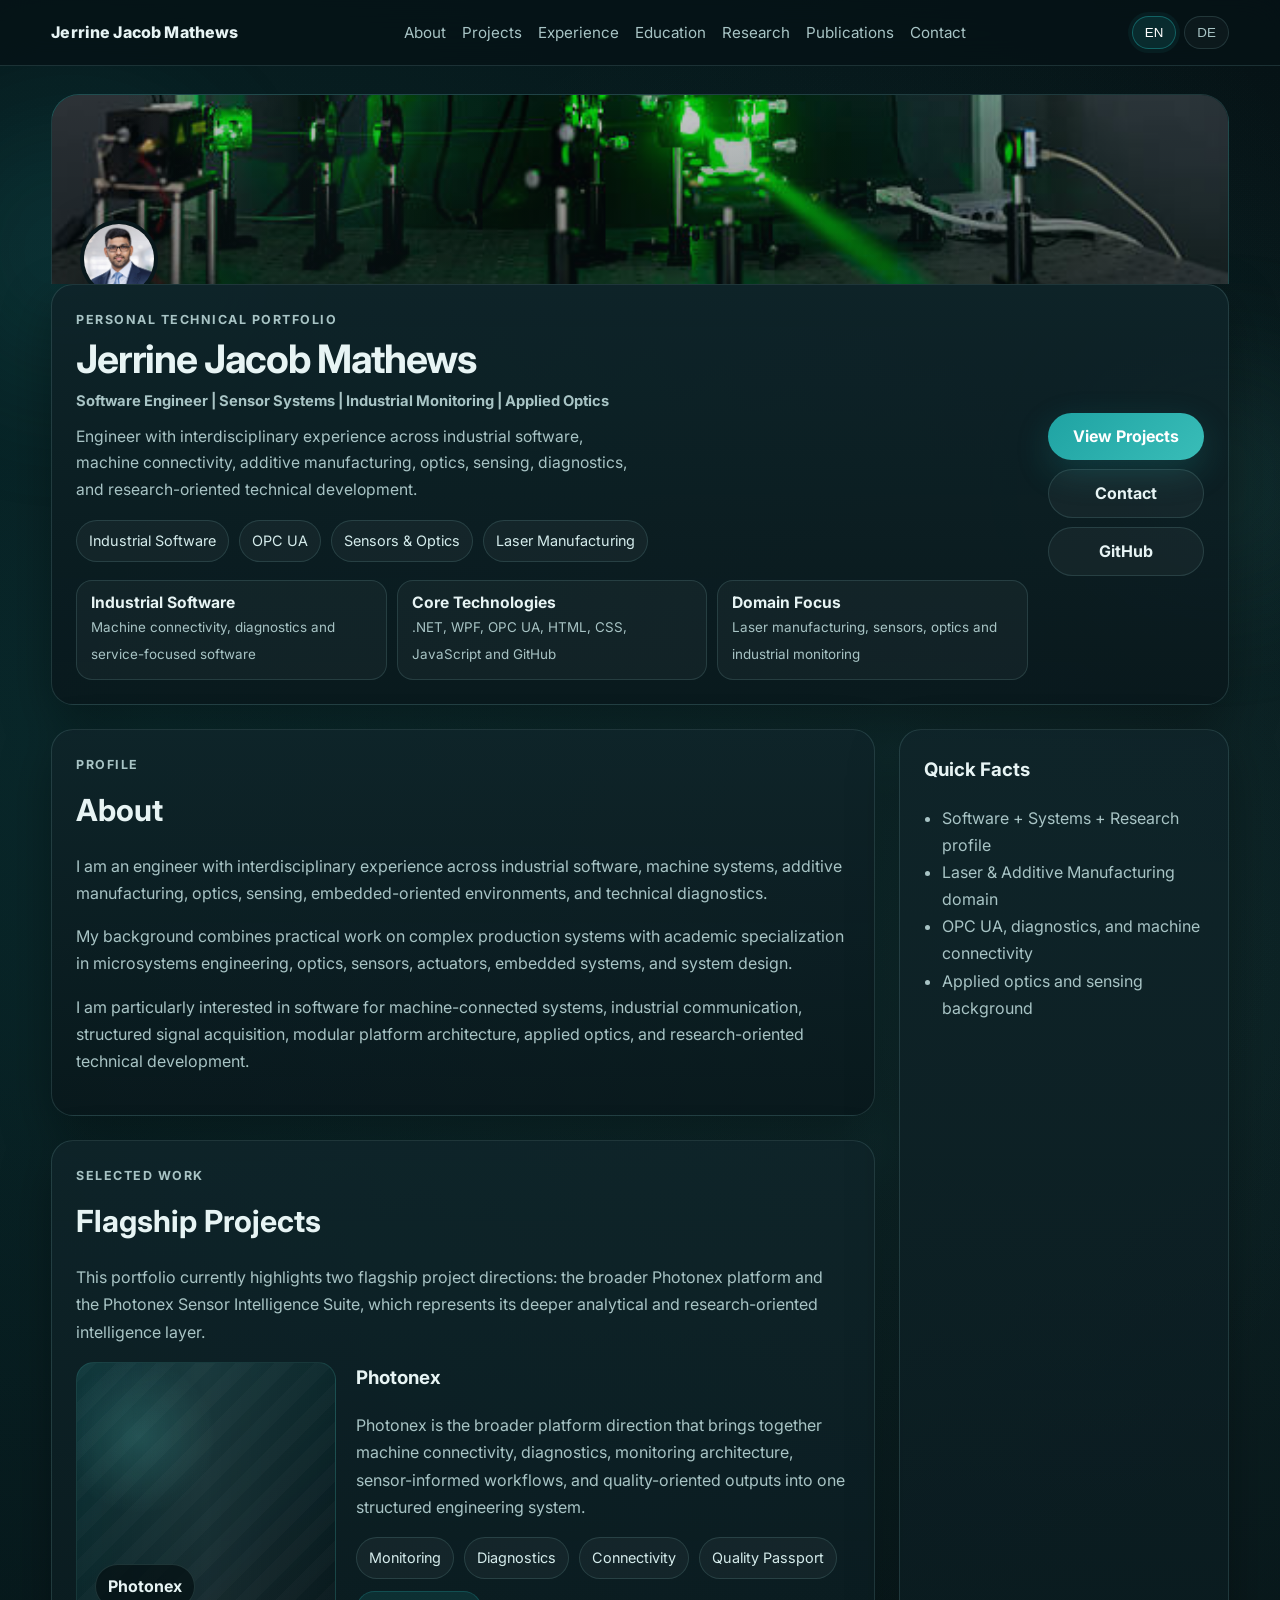
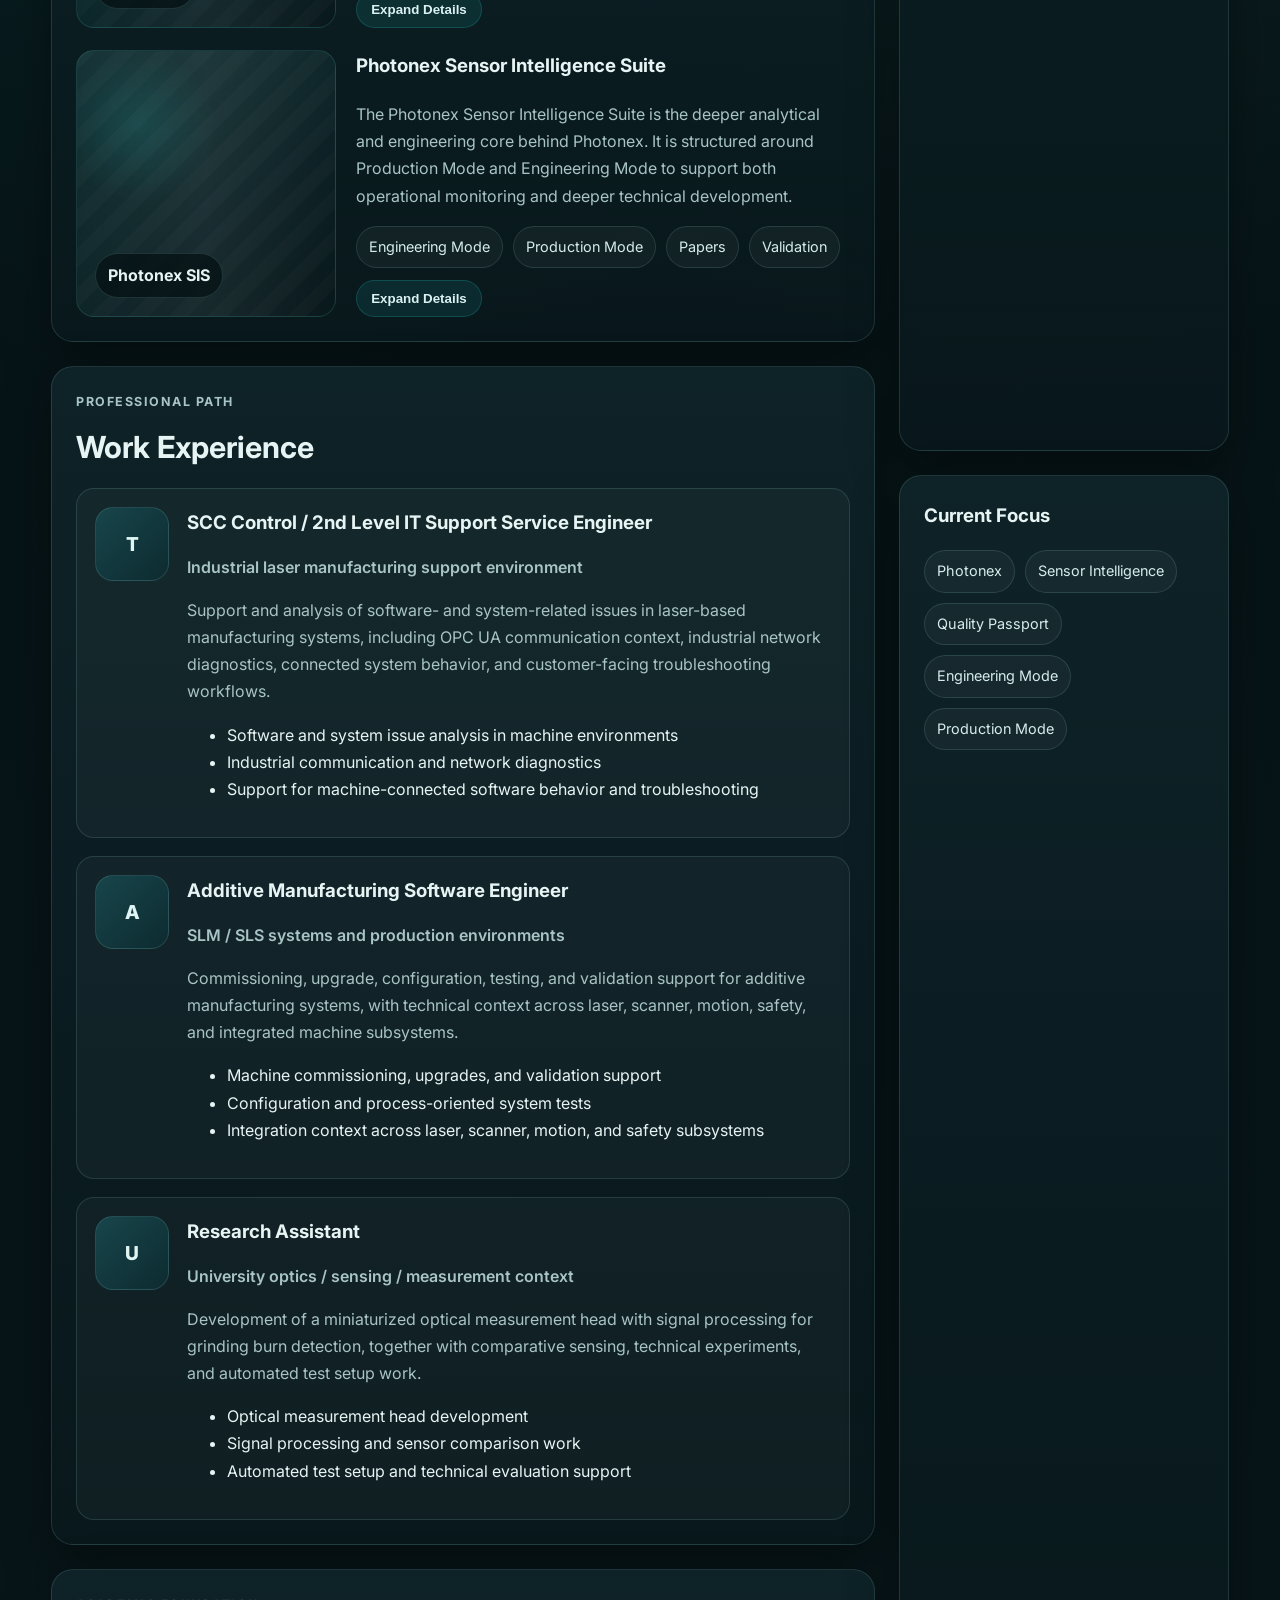
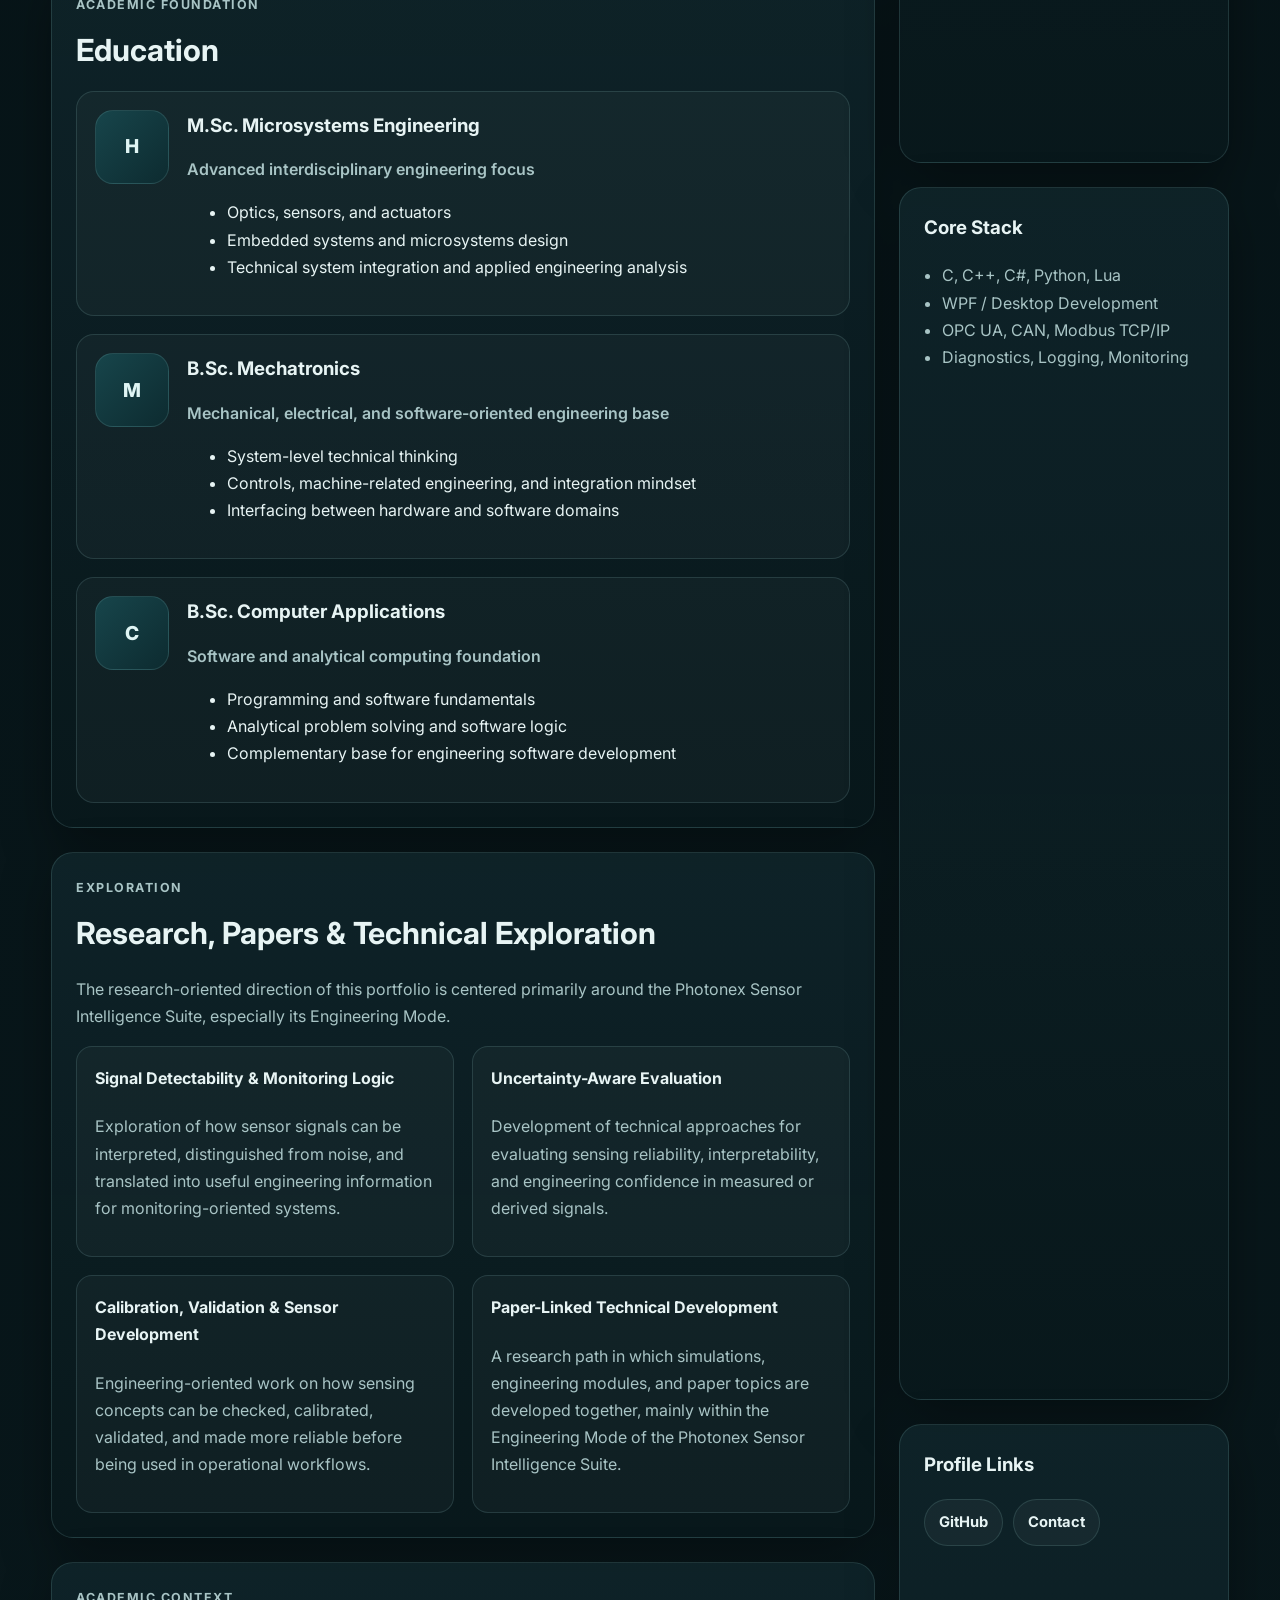
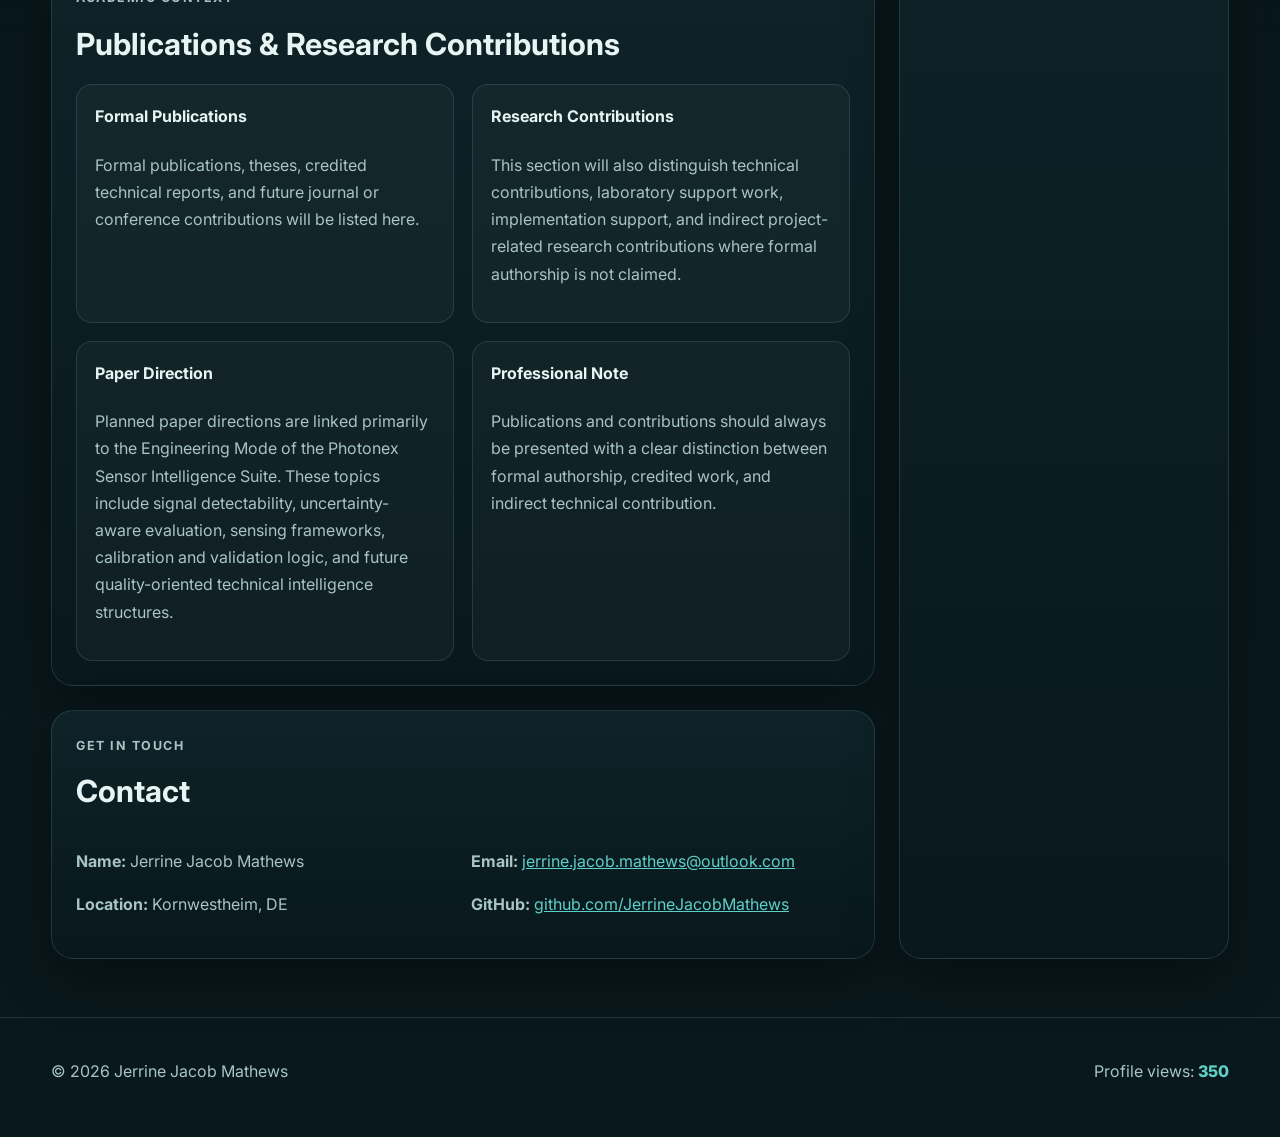
==== commit 00c85096: "Add files via upload" ====
--- a/index.html
+++ b/index.html
@@ -84,7 +84,20 @@
               <span class="tag" data-i18n="hero.tag4">Laser Manufacturing</span>
             </div>
 
-            <div id="recruiter-strip" class="recruiter-strip" aria-label="Recruiter summary"></div>
+            <div class="recruiter-strip" aria-label="Recruiter summary">
+              <div class="recruiter-stat">
+                <strong>Industrial Software</strong>
+                <span>Machine connectivity, diagnostics and service-focused software</span>
+              </div>
+              <div class="recruiter-stat">
+                <strong>Core Technologies</strong>
+                <span>.NET, WPF, OPC UA, HTML, CSS, JavaScript and GitHub</span>
+              </div>
+              <div class="recruiter-stat">
+                <strong>Domain Focus</strong>
+                <span>Laser manufacturing, sensors, optics and industrial monitoring</span>
+              </div>
+            </div>
           </div>
 
           <div class="profile-actions">
@@ -116,8 +129,6 @@
           </div>
         </section>
 
-        <section id="cms-rich-sections" class="dashboard-section reveal" hidden></section>
-
         <section id="projects" class="dashboard-section reveal">
           <div class="glass-card">
             <div class="section-head">
@@ -127,8 +138,6 @@
                 This portfolio currently highlights two flagship project directions: the broader Photonex platform and the Photonex Sensor Intelligence Suite, which represents its deeper analytical and research-oriented intelligence layer.
               </p>
             </div>
-
-            <div id="cms-projects" class="cms-project-list"></div>
 
             <div class="expandable-project">
               <div class="project-top">
--- a/assets/css/style.css
+++ b/assets/css/style.css
@@ -764,104 +764,45 @@
     grid-template-columns: 1fr;
   }
 }
-just think overall . can more improvements be brought? or is it enough. you can also check the page live if needed. tell suggestions.  
-Also if you are suggesting something from web, check it. 
-Don't rewrite code yet. just think overall.
-
-/* Recruiter/CMS additions */
+
+/* Recruiter and visitor additions */
 .recruiter-strip {
   display: grid;
   grid-template-columns: repeat(3, minmax(0, 1fr));
   gap: 10px;
   margin-top: 18px;
 }
+
 .recruiter-stat {
   border: 1px solid var(--line);
   border-radius: 16px;
-  background: rgba(255,255,255,0.035);
+  background: rgba(255, 255, 255, 0.035);
   padding: 12px 14px;
 }
+
 .recruiter-stat strong {
   display: block;
   color: var(--text);
   font-size: 0.98rem;
   line-height: 1.25;
 }
+
 .recruiter-stat span {
   color: var(--muted);
   font-size: 0.84rem;
 }
-.cms-project-list {
-  display: grid;
-  grid-template-columns: repeat(2, minmax(0, 1fr));
-  gap: 16px;
-  margin: 22px 0;
-}
-.cms-project-card {
-  border: 1px solid var(--line);
-  border-radius: 20px;
-  background: rgba(255,255,255,0.035);
-  overflow: hidden;
-}
-.cms-project-card img {
-  width: 100%;
-  height: 170px;
-  object-fit: cover;
-  display: block;
-  background: rgba(31,163,163,0.08);
-}
-.cms-project-body {
-  padding: 18px;
-}
-.cms-project-body h3 {
-  margin: 0 0 8px;
-}
-.cms-project-meta {
-  display: flex;
-  flex-wrap: wrap;
-  gap: 8px;
-  margin-top: 12px;
-}
-.cms-project-meta span {
-  border: 1px solid rgba(95,208,200,0.24);
-  background: rgba(31,163,163,0.1);
-  border-radius: 999px;
-  padding: 5px 9px;
-  color: var(--primary-2);
-  font-size: 0.78rem;
-}
-.cms-rich-card .rich-content table {
-  width: 100%;
-  border-collapse: collapse;
-  margin: 16px 0;
-}
-.cms-rich-card .rich-content th,
-.cms-rich-card .rich-content td {
-  border: 1px solid var(--line);
-  padding: 10px;
-  text-align: left;
-}
-.cms-rich-card .rich-content img,
-.cms-rich-card .rich-content video,
-.cms-rich-card .rich-content iframe {
-  max-width: 100%;
-  border-radius: 16px;
-  border: 1px solid var(--line);
-}
+
 .visitor-counter {
   color: var(--muted);
 }
+
 .visitor-counter span {
   color: var(--primary-2);
   font-weight: 800;
 }
-.footer-admin-link {
-  color: var(--muted);
-  text-decoration: none;
-  font-size: 0.85rem;
-}
-.footer-admin-link:hover { color: var(--primary-2); }
+
 @media (max-width: 860px) {
-  .recruiter-strip,
-  .cms-project-list { grid-template-columns: 1fr; }
-}
+  .recruiter-strip {
+    grid-template-columns: 1fr;
+  }
+}
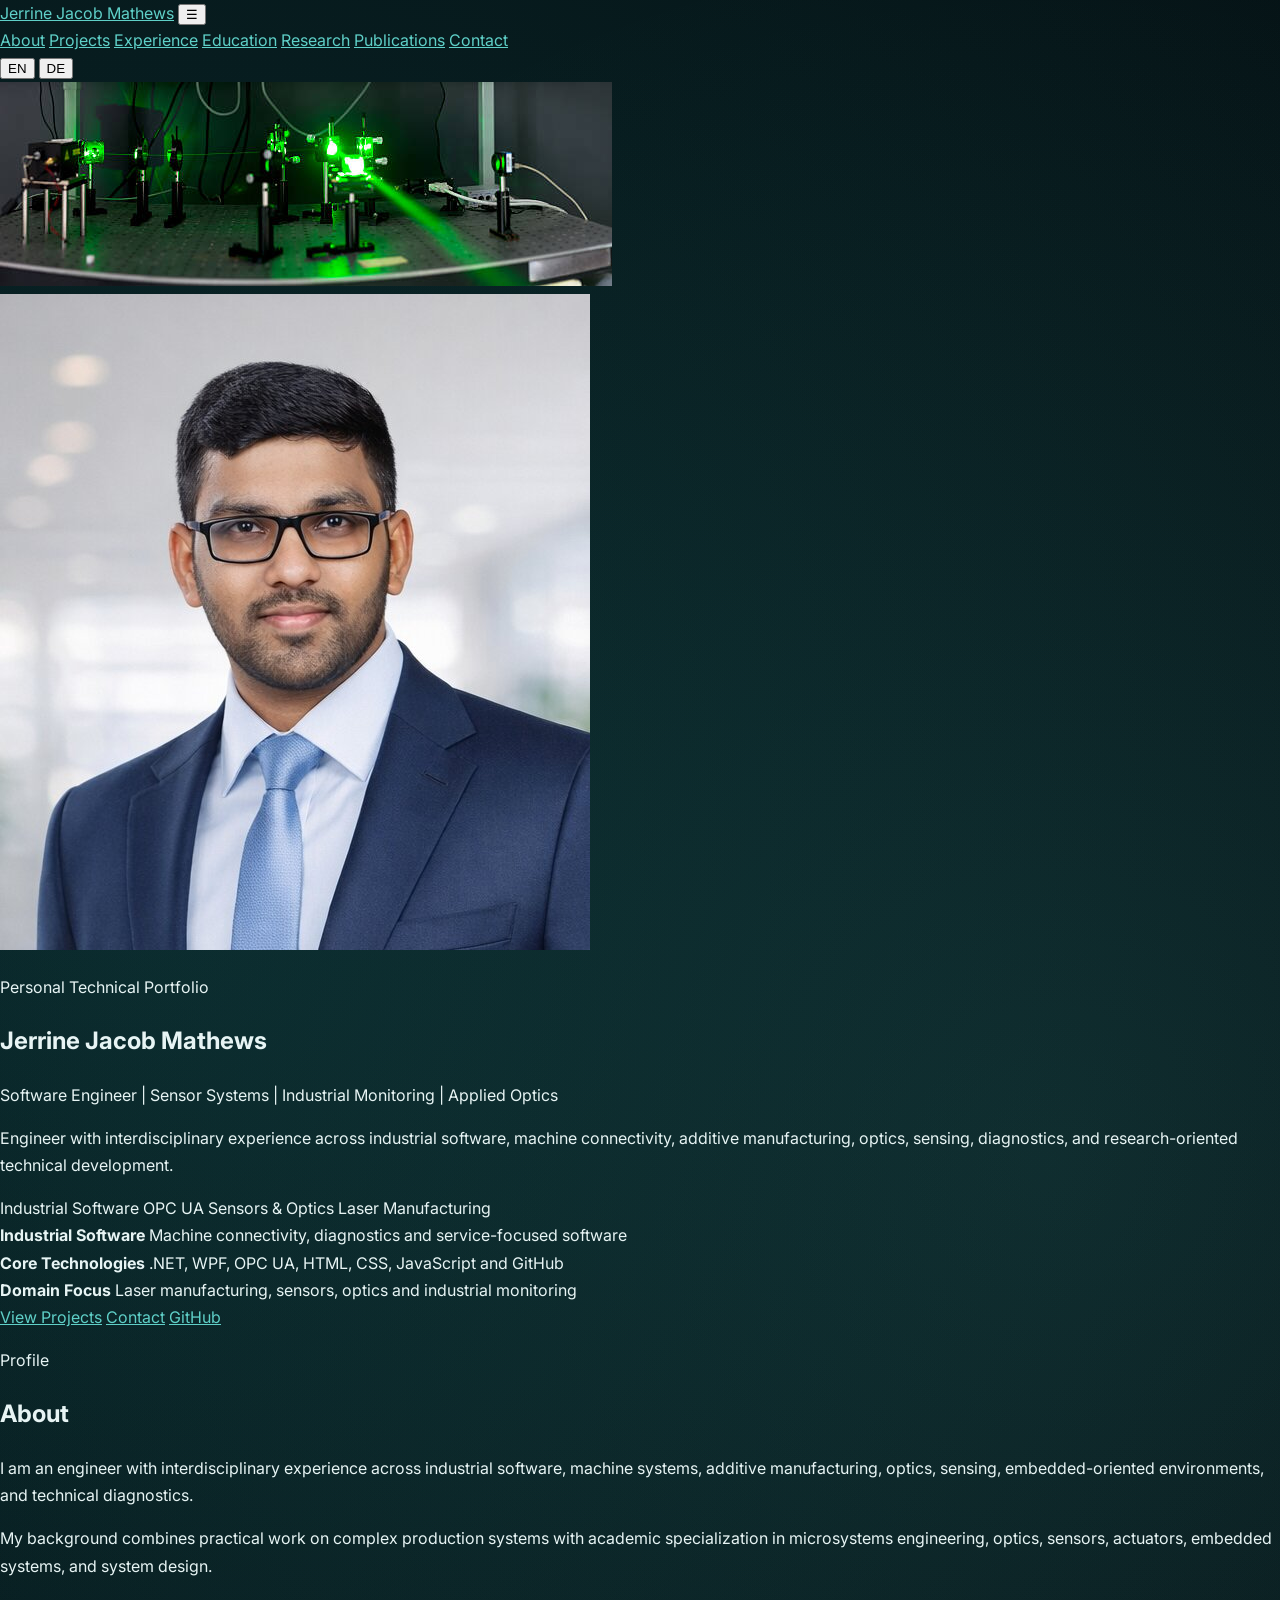
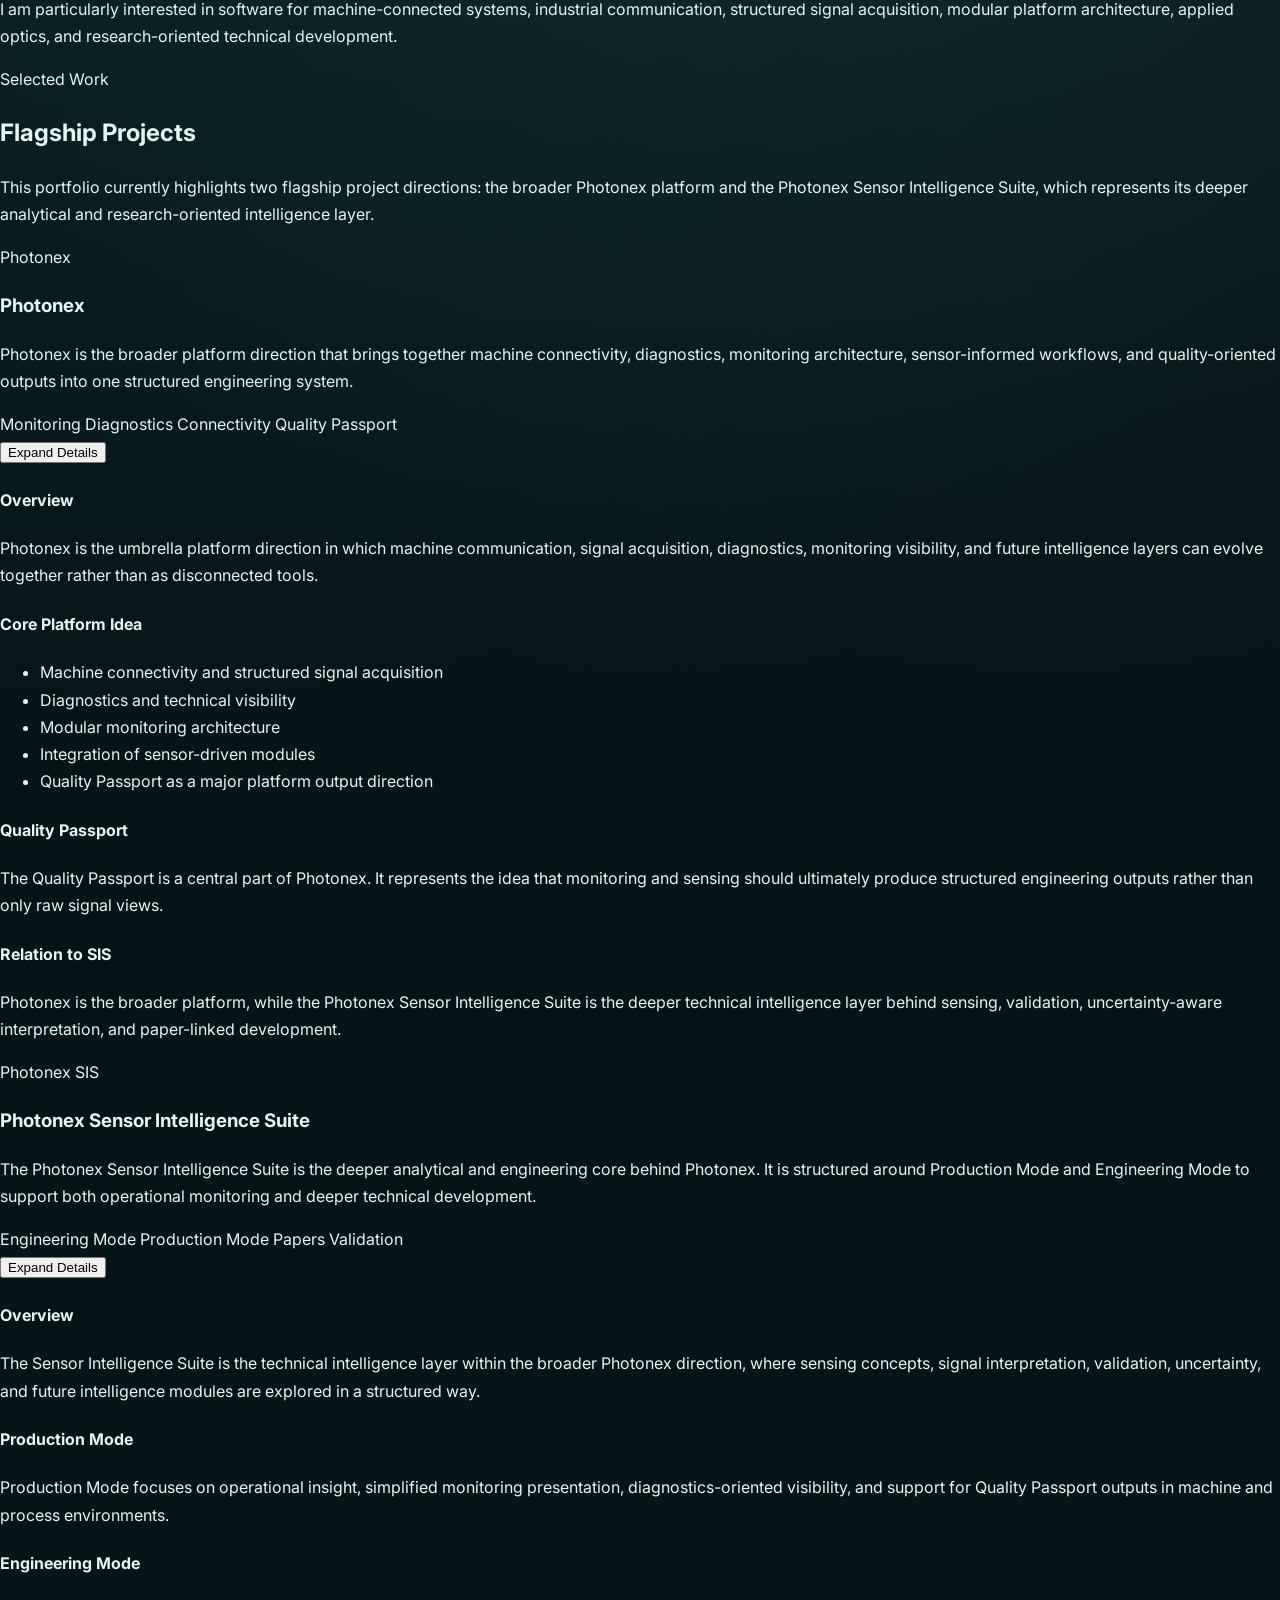
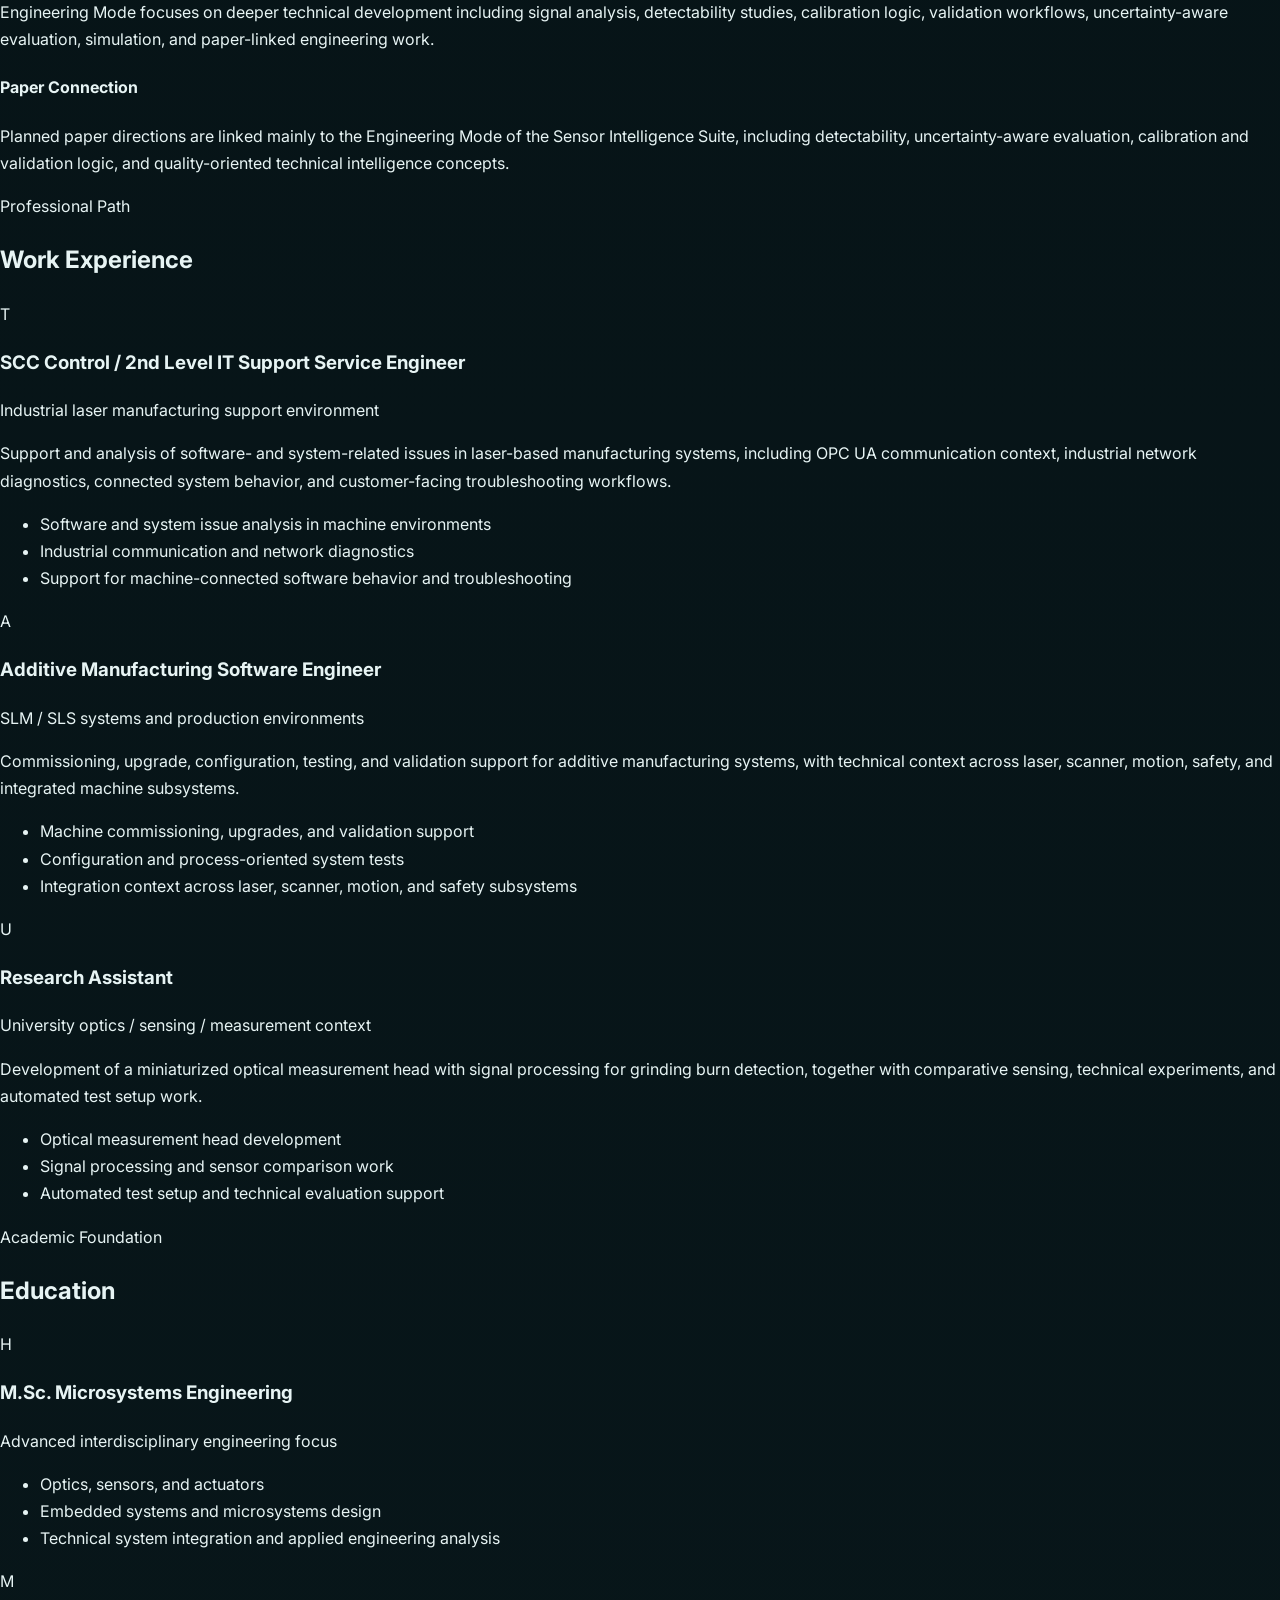
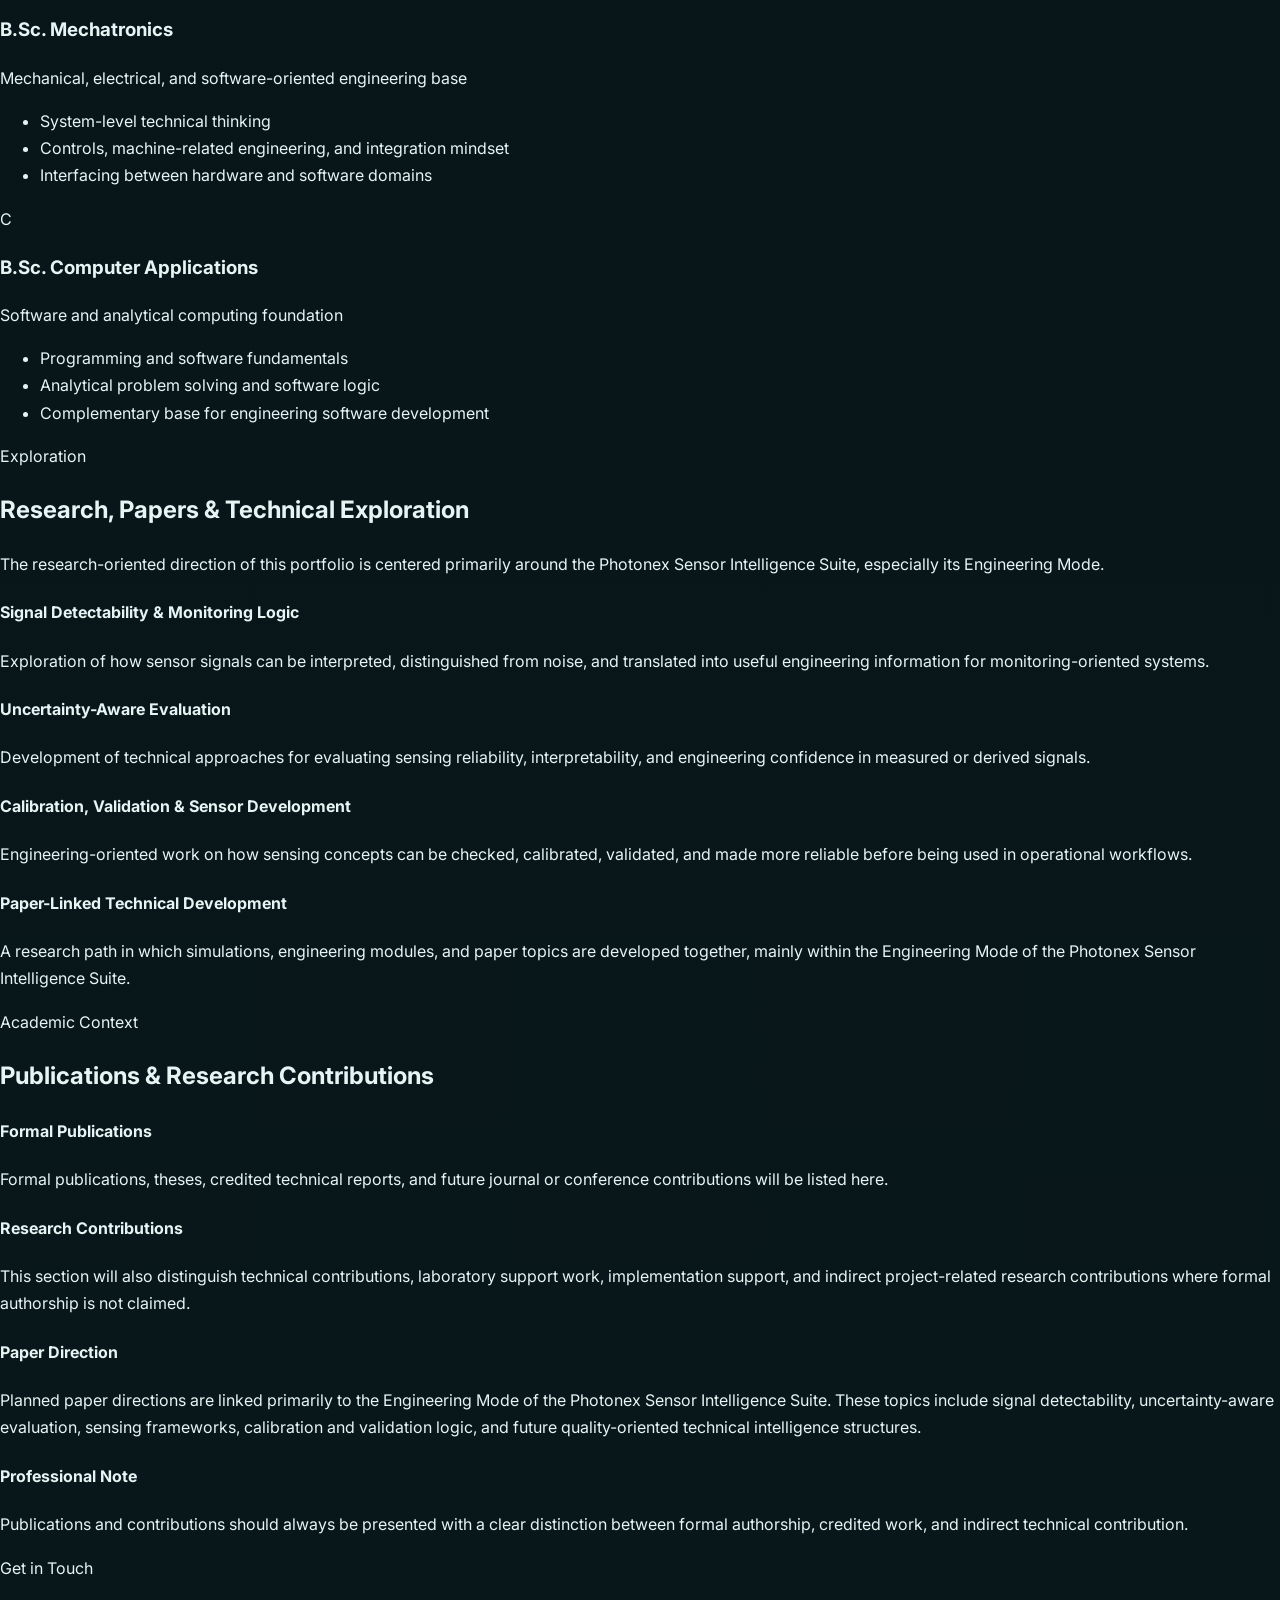
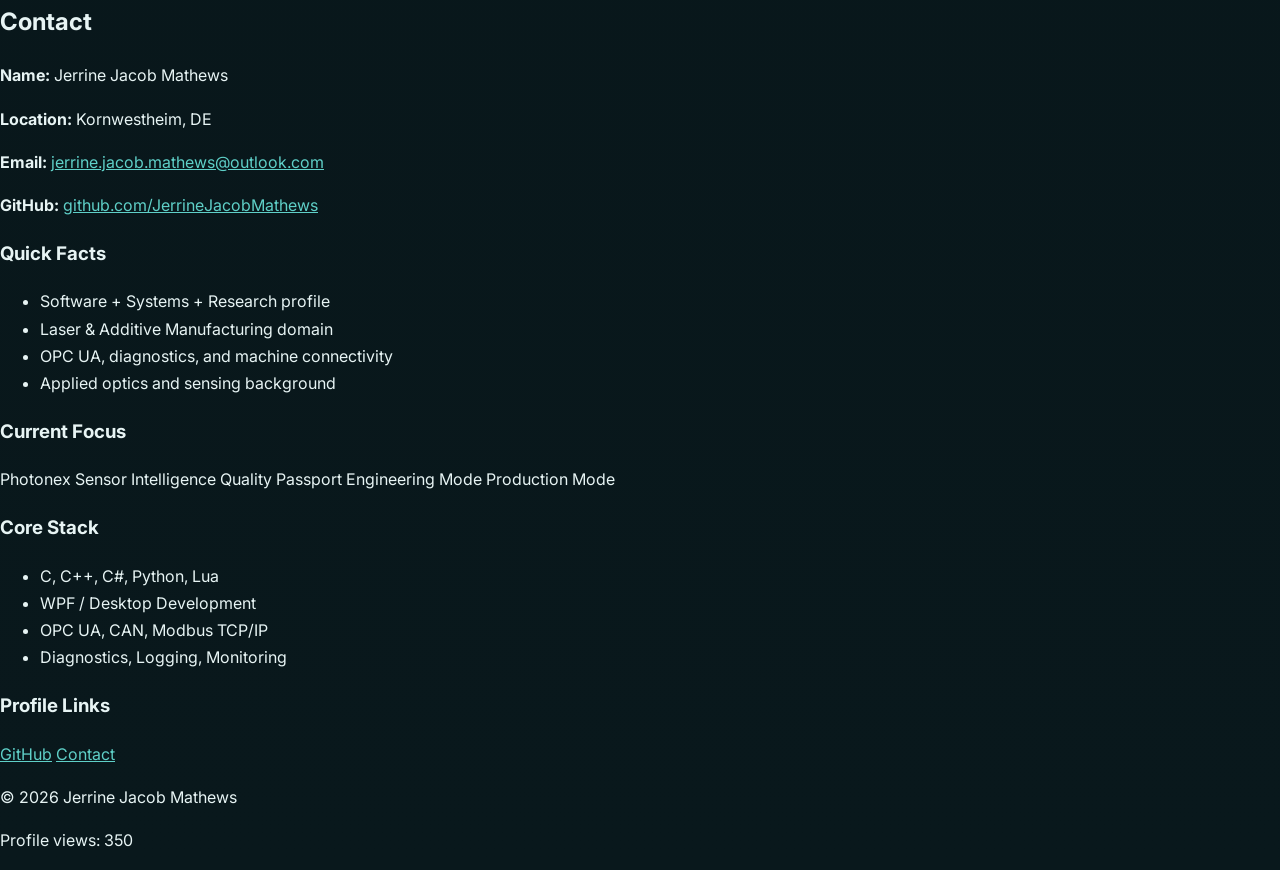
==== commit d523e9bf: "Add files via upload" ====
--- a/index.html
+++ b/index.html
@@ -18,14 +18,7 @@
   <link rel="stylesheet" href="assets/css/style.css" />
 </head>
 <body>
-  <div id="portfolio-loader" class="portfolio-loader" aria-live="polite">
-    <div class="loader-card">
-      <div class="loader-mark">JJM</div>
-      <p class="loader-kicker">Welcome to my technical portfolio</p>
-      <h1>Industrial Software, Automation &amp; Engineering Systems</h1>
-      <p class="loader-text">Preparing selected projects, experience and technical highlights...</p>
-      <div class="loader-bar"><span></span></div>
-    </div>
+  
   </div>
   <div class="bg-orb orb-1"></div>
   <div class="bg-orb orb-2"></div>
--- a/assets/css/style.css
+++ b/assets/css/style.css
@@ -39,770 +39,3 @@
   color: var(--primary-2);
 }
 
-/* Opening welcome loader */
-.portfolio-loader {
-  position: fixed;
-  inset: 0;
-  z-index: 9999;
-  display: grid;
-  place-items: center;
-  padding: 24px;
-  background:
-    radial-gradient(circle at 20% 20%, rgba(95, 208, 200, 0.18), transparent 28%),
-    radial-gradient(circle at 78% 18%, rgba(31, 163, 163, 0.14), transparent 24%),
-    linear-gradient(135deg, #041013 0%, #071a1f 52%, #061316 100%);
-  color: var(--text);
-  transition: opacity 0.55s ease, visibility 0.55s ease;
-}
-
-.portfolio-loader.is-hidden {
-  opacity: 0;
-  visibility: hidden;
-  pointer-events: none;
-}
-
-.loader-card {
-  width: min(620px, 94vw);
-  padding: 38px;
-  border: 1px solid rgba(133, 189, 190, 0.2);
-  border-radius: 28px;
-  background: linear-gradient(180deg, rgba(15, 36, 41, 0.94), rgba(7, 22, 26, 0.92));
-  box-shadow: 0 28px 80px rgba(0, 0, 0, 0.42);
-  text-align: center;
-}
-
-.loader-mark {
-  width: 72px;
-  height: 72px;
-  margin: 0 auto 22px;
-  display: grid;
-  place-items: center;
-  border-radius: 24px;
-  background: linear-gradient(135deg, rgba(31, 163, 163, 0.95), rgba(95, 208, 200, 0.85));
-  color: #031316;
-  font-weight: 900;
-  letter-spacing: 0.08em;
-  box-shadow: 0 18px 45px rgba(31, 163, 163, 0.26);
-}
-
-.loader-kicker {
-  margin: 0 0 10px;
-  color: var(--primary-2);
-  text-transform: uppercase;
-  letter-spacing: 0.14em;
-  font-size: 0.78rem;
-  font-weight: 800;
-}
-
-.loader-card h1 {
-  margin: 0 0 12px;
-  font-size: clamp(1.5rem, 3vw, 2.25rem);
-  line-height: 1.14;
-}
-
-.loader-text {
-  margin: 0 auto 26px;
-  max-width: 480px;
-  color: var(--muted);
-}
-
-.loader-bar {
-  height: 8px;
-  overflow: hidden;
-  border-radius: 999px;
-  background: rgba(255, 255, 255, 0.08);
-}
-
-.loader-bar span {
-  display: block;
-  width: 42%;
-  height: 100%;
-  border-radius: inherit;
-  background: linear-gradient(90deg, transparent, var(--primary-2), transparent);
-  animation: loaderSlide 1.25s ease-in-out infinite;
-}
-
-@keyframes loaderSlide {
-  0% { transform: translateX(-110%); }
-  100% { transform: translateX(260%); }
-}
-
-@media (prefers-reduced-motion: reduce) {
-  .loader-bar span { animation: none; width: 100%; }
-}
-
-.bg-orb {
-  position: fixed;
-  border-radius: 999px;
-  filter: blur(65px);
-  z-index: -3;
-  animation: floatOrb 12s ease-in-out infinite;
-}
-
-.orb-1 {
-  width: 280px;
-  height: 280px;
-  left: -70px;
-  top: 110px;
-  background: rgba(31, 163, 163, 0.12);
-}
-
-.orb-2 {
-  width: 240px;
-  height: 240px;
-  right: -60px;
-  top: 360px;
-  background: rgba(95, 208, 200, 0.08);
-  animation-delay: 1.5s;
-}
-
-.bg-grid {
-  position: fixed;
-  inset: 0;
-  z-index: -4;
-  background-image:
-    linear-gradient(rgba(255,255,255,0.018) 1px, transparent 1px),
-    linear-gradient(90deg, rgba(255,255,255,0.018) 1px, transparent 1px);
-  background-size: 42px 42px;
-  mask-image: linear-gradient(to bottom, rgba(255,255,255,0.25), transparent 70%);
-  pointer-events: none;
-}
-
-.container {
-  width: min(var(--maxw), 92%);
-  margin: 0 auto;
-}
-
-.page-shell {
-  padding-bottom: 28px;
-}
-
-.site-header {
-  position: sticky;
-  top: 0;
-  z-index: 1000;
-  backdrop-filter: blur(18px);
-  background: rgba(6, 19, 22, 0.78);
-  border-bottom: 1px solid var(--line);
-}
-
-.nav {
-  display: flex;
-  align-items: center;
-  justify-content: space-between;
-  gap: 18px;
-  padding: 16px 0;
-}
-
-.brand {
-  color: var(--text);
-  text-decoration: none;
-  font-weight: 800;
-  letter-spacing: 0.01em;
-}
-
-.main-nav {
-  display: flex;
-  flex-wrap: wrap;
-  gap: 16px;
-}
-
-.main-nav a {
-  color: var(--muted);
-  text-decoration: none;
-  font-size: 0.95rem;
-  transition: 0.2s ease;
-}
-
-.main-nav a:hover {
-  color: var(--text);
-}
-
-.menu-toggle {
-  display: none;
-  border: 1px solid var(--line);
-  background: rgba(255,255,255,0.04);
-  color: var(--text);
-  border-radius: 10px;
-  padding: 8px 12px;
-  cursor: pointer;
-}
-
-.lang-switch {
-  display: flex;
-  gap: 8px;
-}
-
-.lang-btn {
-  border: 1px solid var(--line);
-  background: rgba(255,255,255,0.03);
-  color: var(--muted);
-  border-radius: 999px;
-  padding: 8px 12px;
-  cursor: pointer;
-  transition: 0.2s ease;
-}
-
-.lang-btn.active,
-.lang-btn:hover {
-  color: white;
-  background: rgba(31, 163, 163, 0.18);
-  border-color: rgba(31, 163, 163, 0.46);
-  box-shadow: 0 0 0 4px rgba(31, 163, 163, 0.08);
-}
-
-.profile-header {
-  padding-top: 28px;
-}
-
-.profile-banner {
-  height: 190px;
-  border-radius: 28px 28px 0 0;
-  position: relative;
-  overflow: hidden;
-  border: 1px solid var(--line);
-  border-bottom: none;
-  background: linear-gradient(135deg, rgba(31,163,163,0.20), rgba(9,27,31,0.78));
-}
-
-.profile-banner-img {
-  width: 100%;
-  height: 100%;
-  object-fit: cover;
-  display: block;
-}
-
-.profile-banner-overlay {
-  position: absolute;
-  inset: 0;
-  background:
-    linear-gradient(180deg, rgba(6,19,22,0.22), rgba(6,19,22,0.50)),
-    radial-gradient(circle at 22% 38%, rgba(95,208,200,0.08), transparent 22%),
-    radial-gradient(circle at 72% 28%, rgba(31,163,163,0.08), transparent 20%);
-}
-
-.profile-photo-wrap {
-  position: absolute;
-  left: 28px;
-  bottom: -22px;
-  z-index: 3;
-}
-
-.profile-photo {
-  width: 78px;
-  height: 78px;
-  border-radius: 999px;
-  border: 4px solid #08181c;
-  box-shadow: var(--shadow);
-  object-fit: cover;
-  background: #0b1f24;
-}
-
-.profile-header-card {
-  margin-top: 0;
-  border-top-left-radius: 0;
-  padding-top: 52px;
-  padding-left: 24px;
-  padding-right: 24px;
-}
-
-.glass-card {
-  background: linear-gradient(180deg, rgba(15, 36, 41, 0.92), rgba(9, 24, 28, 0.9));
-  border: 1px solid var(--line);
-  border-radius: var(--radius);
-  box-shadow: var(--shadow);
-  padding: 24px;
-  transition: transform 0.24s ease, border-color 0.24s ease, box-shadow 0.24s ease;
-}
-
-.glass-card:hover {
-  transform: translateY(-3px);
-  border-color: rgba(95, 208, 200, 0.24);
-  box-shadow: 0 24px 56px rgba(0, 0, 0, 0.38);
-}
-
-.profile-header-main {
-  display: grid;
-  grid-template-columns: minmax(0, 1fr) 156px;
-  gap: 20px;
-  align-items: center;
-  padding-left: 0;
-}
-
-.section-kicker {
-  margin: 0 0 10px;
-  color: var(--primary-2);
-  text-transform: uppercase;
-  letter-spacing: 0.12em;
-  font-size: 0.78rem;
-  font-weight: 700;
-}
-
-.profile-header-card .section-kicker {
-  margin-bottom: 8px;
-}
-
-.profile-header-main h1 {
-  margin: 0 0 8px;
-  font-size: clamp(1.6rem, 3.2vw, 2.45rem);
-  line-height: 1.08;
-  letter-spacing: -0.03em;
-}
-
-.profile-title {
-  margin: 0 0 10px;
-  color: #d8efef;
-  font-size: 0.92rem;
-  font-weight: 700;
-}
-
-.profile-intro {
-  color: var(--muted);
-  max-width: 560px;
-  margin: 0;
-  font-size: 0.98rem;
-}
-
-.hero-tags,
-.project-pills,
-.sidebar-tags {
-  display: flex;
-  gap: 10px;
-  flex-wrap: wrap;
-}
-
-.hero-tags {
-  margin-top: 16px;
-  margin-bottom: 0;
-}
-
-.tag,
-.pill {
-  display: inline-flex;
-  padding: 8px 12px;
-  border-radius: 999px;
-  background: rgba(255,255,255,0.04);
-  border: 1px solid var(--line);
-  color: #d5ecec;
-  font-size: 0.9rem;
-}
-
-.profile-actions {
-  display: flex;
-  flex-direction: column;
-  gap: 9px;
-  min-width: 0;
-  align-self: center;
-}
-
-.btn {
-  display: inline-flex;
-  align-items: center;
-  justify-content: center;
-  border-radius: 999px;
-  padding: 10px 14px;
-  font-weight: 700;
-  text-decoration: none;
-  transition: transform 0.2s ease, box-shadow 0.2s ease;
-  cursor: pointer;
-}
-
-.btn:hover {
-  transform: translateY(-1px);
-}
-
-.btn-primary {
-  background: linear-gradient(135deg, var(--primary), #39bdb8);
-  color: white;
-  box-shadow: 0 12px 34px rgba(31, 163, 163, 0.22);
-  border: none;
-}
-
-.btn-secondary {
-  background: rgba(255,255,255,0.04);
-  color: var(--text);
-  border: 1px solid var(--line);
-}
-
-.btn-small {
-  padding: 10px 14px;
-  font-size: 0.92rem;
-}
-
-.dashboard-layout {
-  display: grid;
-  grid-template-columns: minmax(0, 1fr) 330px;
-  gap: 24px;
-  margin-top: 24px;
-}
-
-.dashboard-main,
-.dashboard-sidebar {
-  display: grid;
-  gap: 24px;
-}
-
-.dashboard-section {
-  display: block;
-}
-
-.section-head h2 {
-  margin: 0 0 14px;
-  font-size: 1.9rem;
-}
-
-.section-intro,
-.glass-card p,
-.entity-content p,
-.sub-card p,
-.contact-grid p,
-.sidebar-card p {
-  color: var(--muted);
-}
-
-.expandable-project + .expandable-project {
-  margin-top: 22px;
-}
-
-.project-top {
-  display: grid;
-  grid-template-columns: 260px 1fr;
-  gap: 20px;
-}
-
-.project-image {
-  min-height: 220px;
-  border-radius: 18px;
-  border: 1px solid rgba(95, 208, 200, 0.16);
-  overflow: hidden;
-}
-
-.placeholder-project {
-  display: flex;
-  align-items: end;
-  justify-content: start;
-  padding: 18px;
-  background:
-    radial-gradient(circle at 24% 28%, rgba(95,208,200,0.18), transparent 28%),
-    linear-gradient(135deg, rgba(31,163,163,0.18), rgba(9,24,28,0.88));
-  position: relative;
-}
-
-.placeholder-project::before {
-  content: "";
-  position: absolute;
-  inset: 0;
-  background:
-    linear-gradient(90deg, transparent, rgba(255,255,255,0.05), transparent),
-    repeating-linear-gradient(
-      135deg,
-      rgba(255,255,255,0.018) 0 14px,
-      transparent 14px 28px
-    );
-}
-
-.placeholder-project span {
-  position: relative;
-  z-index: 1;
-  display: inline-flex;
-  padding: 8px 12px;
-  border-radius: 999px;
-  background: rgba(5,17,20,0.74);
-  border: 1px solid var(--line);
-  font-weight: 700;
-}
-
-.placeholder-project.alt {
-  background:
-    radial-gradient(circle at 24% 28%, rgba(31,163,163,0.2), transparent 28%),
-    linear-gradient(135deg, rgba(95,208,200,0.14), rgba(9,24,28,0.88));
-}
-
-.project-summary h3 {
-  margin-top: 0;
-}
-
-.expand-btn {
-  margin-top: 12px;
-  background: rgba(31,163,163,0.14);
-  color: #dbf1f1;
-  border: 1px solid rgba(31,163,163,0.28);
-  border-radius: 999px;
-  padding: 10px 14px;
-  font-weight: 700;
-  cursor: pointer;
-}
-
-.expandable-content {
-  display: none;
-  margin-top: 18px;
-}
-
-.expandable-content.open {
-  display: block;
-}
-
-.card-grid {
-  display: grid;
-  gap: 18px;
-}
-
-.card-grid.two-col {
-  grid-template-columns: repeat(2, 1fr);
-}
-
-.sub-card {
-  background: rgba(255,255,255,0.03);
-  border: 1px solid var(--line);
-  border-radius: 16px;
-  padding: 18px;
-}
-
-.sub-card h4 {
-  margin-top: 0;
-}
-
-.experience-list,
-.education-list {
-  display: grid;
-  gap: 18px;
-}
-
-.experience-card,
-.education-card {
-  display: grid;
-  grid-template-columns: 74px 1fr;
-  gap: 18px;
-  padding: 18px;
-  border: 1px solid var(--line);
-  border-radius: 18px;
-  background: rgba(255,255,255,0.03);
-}
-
-.entity-logo {
-  width: 74px;
-  height: 74px;
-  border-radius: 18px;
-  display: flex;
-  align-items: center;
-  justify-content: center;
-  background: linear-gradient(135deg, #17454b, #0d2b30);
-  border: 1px solid var(--line);
-  color: #dff5f4;
-  font-weight: 800;
-  font-size: 1.2rem;
-}
-
-.entity-name {
-  color: #d5eded;
-  font-weight: 600;
-  margin-top: -4px;
-}
-
-.entity-content h3 {
-  margin-top: 0;
-}
-
-.sidebar-card h3 {
-  margin-top: 0;
-}
-
-.sidebar-list {
-  padding-left: 18px;
-  color: var(--muted);
-}
-
-.sidebar-actions {
-  display: flex;
-  flex-wrap: wrap;
-  gap: 10px;
-}
-
-.contact-grid {
-  display: grid;
-  grid-template-columns: 1fr 1fr;
-  gap: 16px;
-}
-
-.site-footer {
-  border-top: 1px solid var(--line);
-  margin-top: 30px;
-  padding: 24px 0 36px;
-}
-
-.footer-inner {
-  display: flex;
-  justify-content: space-between;
-  gap: 16px;
-  align-items: center;
-  color: var(--muted);
-}
-
-.reveal {
-  opacity: 0;
-  transform: translateY(24px);
-  transition: opacity 0.8s ease, transform 0.8s ease;
-}
-
-.reveal.visible {
-  opacity: 1;
-  transform: translateY(0);
-}
-
-@keyframes floatOrb {
-  0%, 100% { transform: translateY(0px) translateX(0px); }
-  50% { transform: translateY(10px) translateX(8px); }
-}
-
-@media (max-width: 1150px) {
-  .dashboard-layout {
-    grid-template-columns: 1fr;
-  }
-
-  .dashboard-sidebar {
-    grid-template-columns: repeat(2, 1fr);
-  }
-}
-
-@media (max-width: 980px) {
-  .profile-header-main,
-  .project-top,
-  .card-grid.two-col,
-  .contact-grid {
-    grid-template-columns: 1fr;
-    display: grid;
-  }
-
-  .profile-actions {
-    min-width: 0;
-  }
-
-  .dashboard-sidebar {
-    grid-template-columns: 1fr;
-  }
-
-  .footer-inner {
-    flex-direction: column;
-    align-items: flex-start;
-  }
-}
-
-@media (max-width: 840px) {
-  .menu-toggle {
-    display: inline-flex;
-  }
-
-  .main-nav {
-    display: none;
-    width: 100%;
-    flex-direction: column;
-    padding-top: 10px;
-  }
-
-  .main-nav.open {
-    display: flex;
-  }
-
-  .nav {
-    flex-wrap: wrap;
-  }
-
-  .lang-switch {
-    margin-left: auto;
-  }
-}
-
-@media (max-width: 640px) {
-  .profile-banner {
-    height: 150px;
-  }
-
-  .profile-photo-wrap {
-    left: 18px;
-    bottom: -20px;
-  }
-
-  .profile-photo {
-    width: 64px;
-    height: 64px;
-  }
-
-  .profile-header-card {
-    padding-top: 44px;
-    padding-left: 16px;
-    padding-right: 16px;
-  }
-
-  .profile-header-main {
-    grid-template-columns: 1fr;
-    gap: 16px;
-    align-items: start;
-  }
-
-  .profile-header-main h1 {
-    font-size: 2rem;
-  }
-
-  .profile-title {
-    font-size: 0.9rem;
-  }
-
-  .profile-intro {
-    font-size: 0.95rem;
-  }
-
-  .hero-tags {
-    margin-top: 14px;
-  }
-
-  .btn {
-    width: 100%;
-  }
-
-  .experience-card,
-  .education-card {
-    grid-template-columns: 1fr;
-  }
-}
-
-/* Recruiter and visitor additions */
-.recruiter-strip {
-  display: grid;
-  grid-template-columns: repeat(3, minmax(0, 1fr));
-  gap: 10px;
-  margin-top: 18px;
-}
-
-.recruiter-stat {
-  border: 1px solid var(--line);
-  border-radius: 16px;
-  background: rgba(255, 255, 255, 0.035);
-  padding: 12px 14px;
-}
-
-.recruiter-stat strong {
-  display: block;
-  color: var(--text);
-  font-size: 0.98rem;
-  line-height: 1.25;
-}
-
-.recruiter-stat span {
-  color: var(--muted);
-  font-size: 0.84rem;
-}
-
-.visitor-counter {
-  color: var(--muted);
-}
-
-.visitor-counter span {
-  color: var(--primary-2);
-  font-weight: 800;
-}
-
-@media (max-width: 860px) {
-  .recruiter-strip {
-    grid-template-columns: 1fr;
-  }
-}
